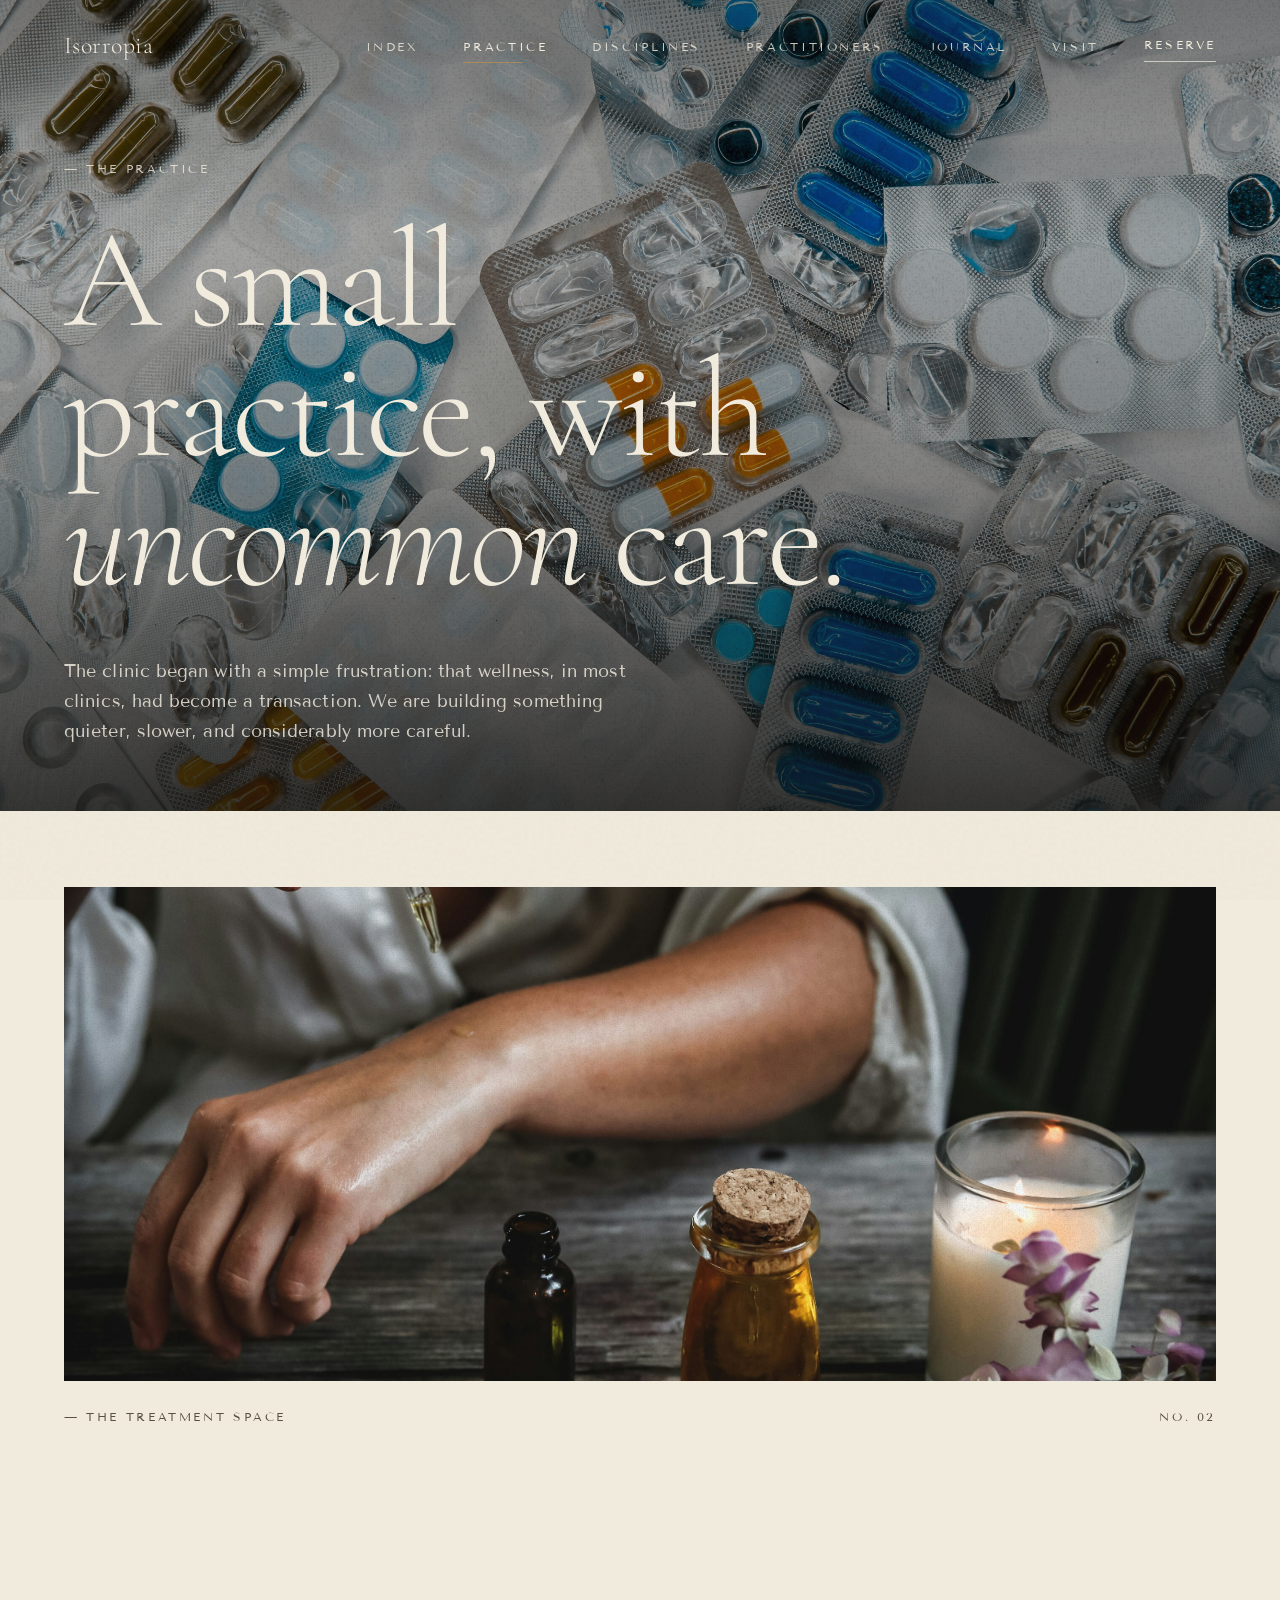
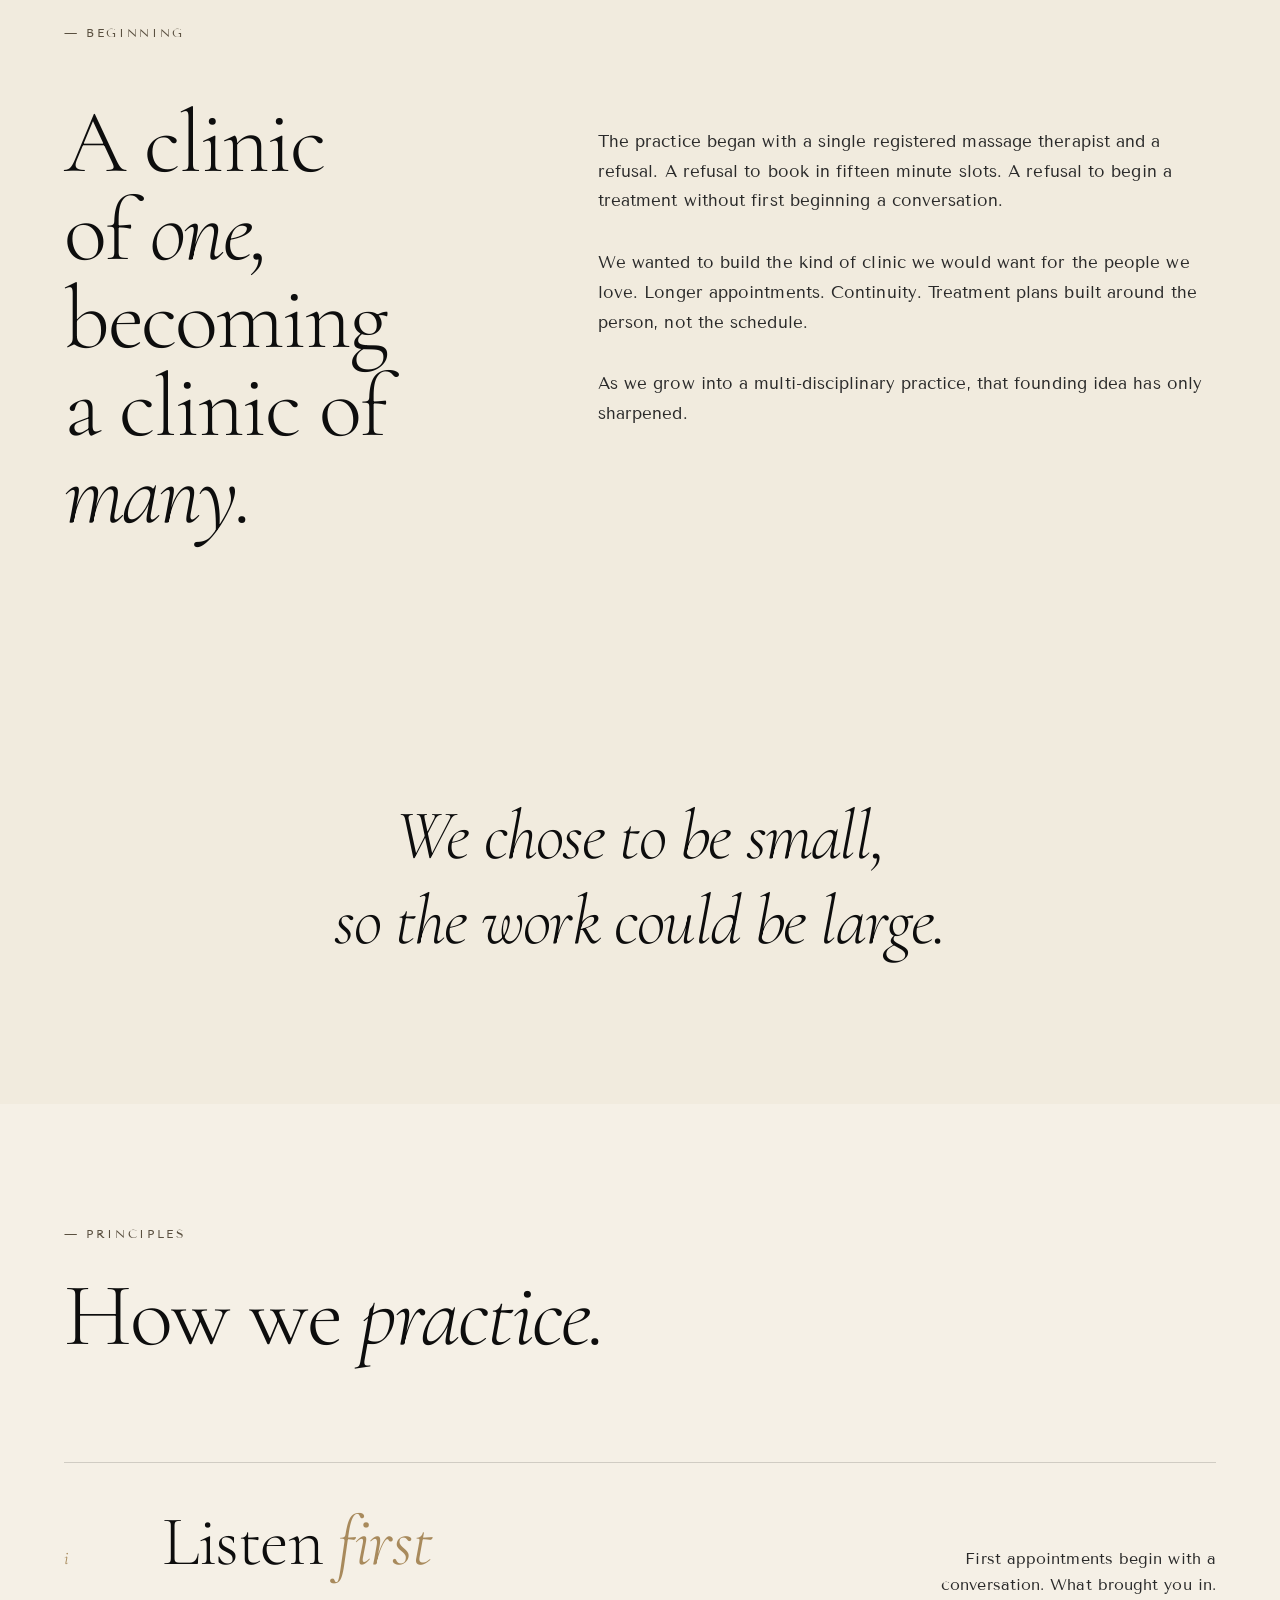
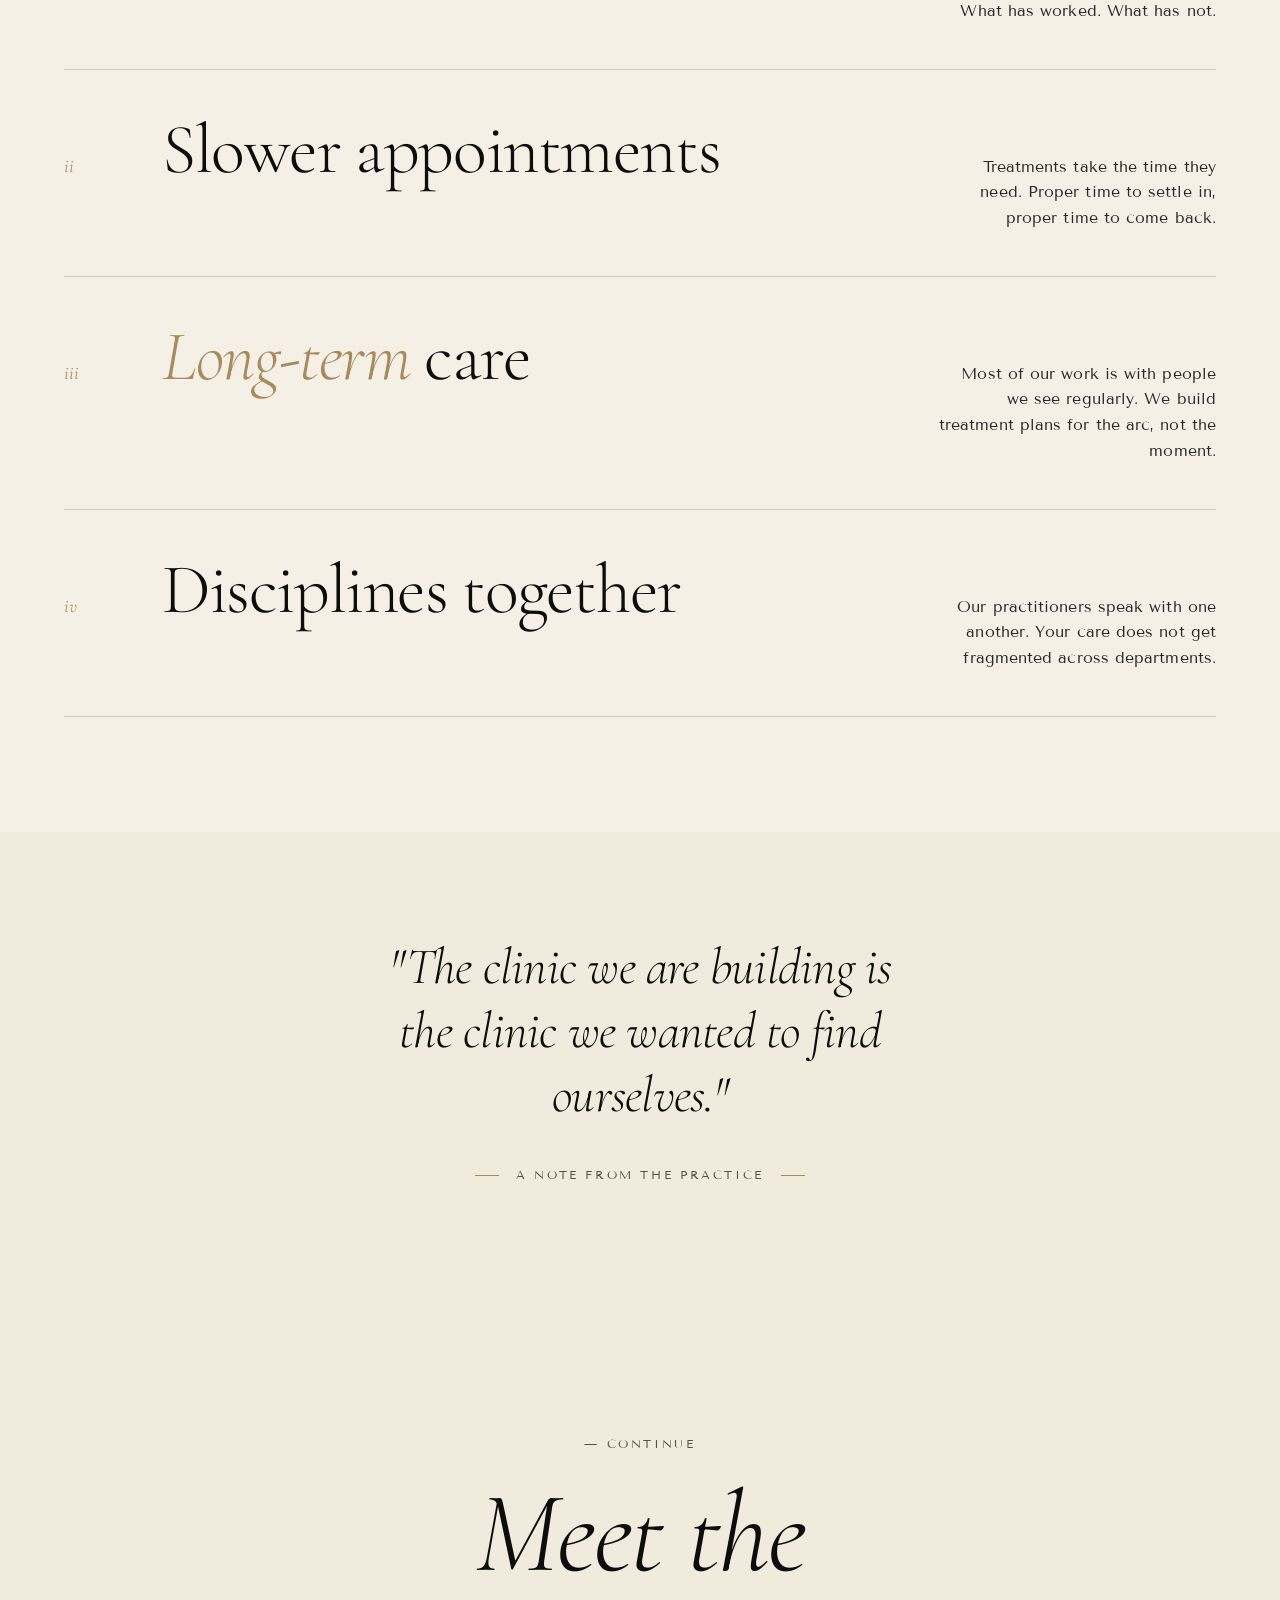
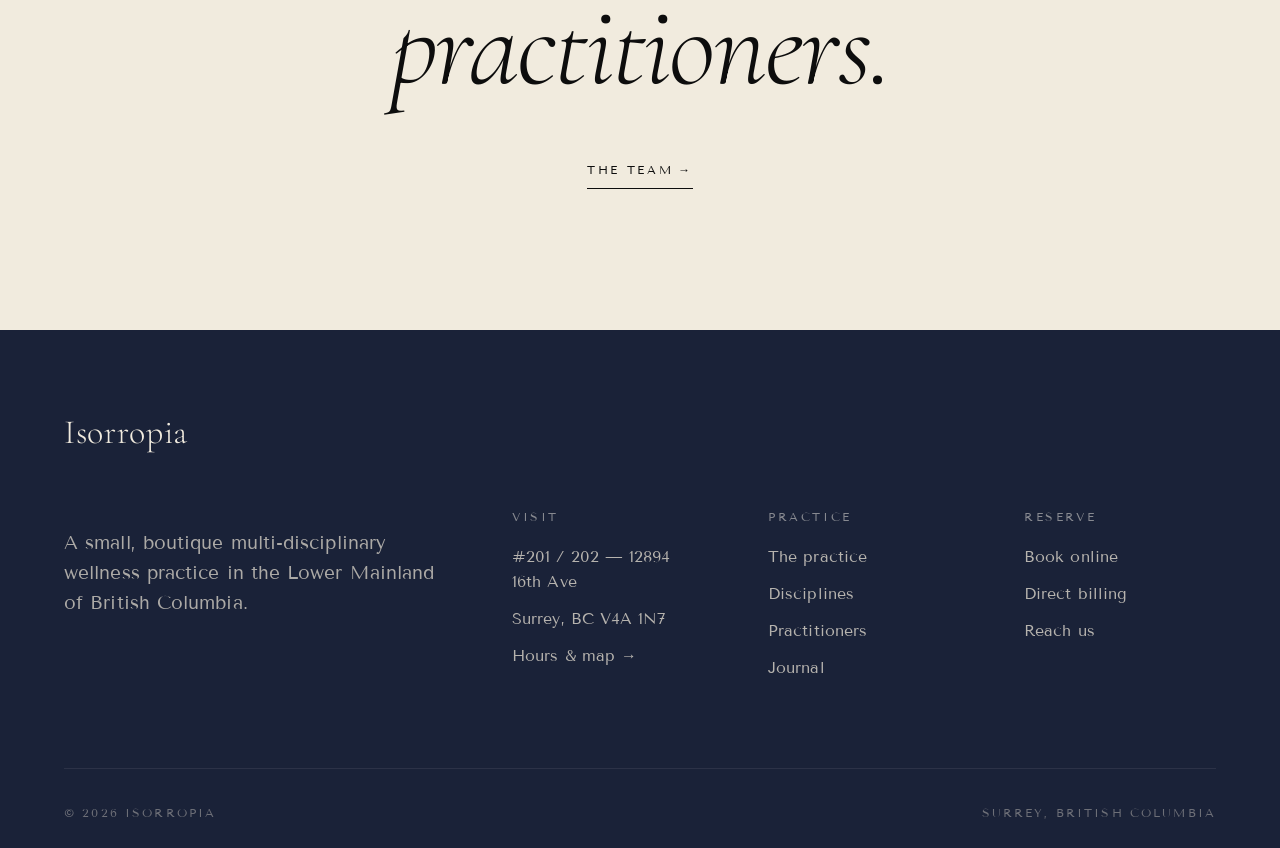
==== about.html @ 6302465b "Add files via upload" ====
<!DOCTYPE html>
<html lang="en">
<head>
  <meta charset="UTF-8">
  <meta name="viewport" content="width=device-width, initial-scale=1.0">
  <title>The Practice — Isorropia</title>
  <meta name="description" content="A small practice, with uncommon care. The story behind the clinic.">
  <link rel="preconnect" href="https://fonts.googleapis.com">
  <link rel="preconnect" href="https://fonts.gstatic.com" crossorigin>
  <link href="https://fonts.googleapis.com/css2?family=Cormorant+Garamond:ital,wght@0,300;0,400;0,500;1,300;1,400&family=Tenor+Sans&display=swap" rel="stylesheet">
  <link rel="stylesheet" href="styles.css">
</head>
<body>

  <header class="site-header">
    <div class="wrap">
      <a href="index.html" class="brand">Isorropia</a>
      <button class="menu-toggle" aria-label="Toggle menu" aria-expanded="false">
        <span></span><span></span>
      </button>
      <nav class="nav" aria-label="Main">
        <a href="index.html">Index</a>
        <a href="about.html" class="active">Practice</a>
        <a href="services.html">Disciplines</a>
        <a href="team.html">Practitioners</a>
        <a href="video.html">Journal</a>
        <a href="contact.html">Visit</a>
        <a href="booking.html" class="nav-cta">Reserve</a>
      </nav>
    </div>
  </header>

  <main>

    <!-- PAGE HERO -->
    <section class="page-hero page-hero--image">
      <img class="hero-photo" src="images/practice-hero.jpg" alt="" decoding="async">
      <div class="hero-scrim"></div>
      <div class="wrap">
        <span class="eyebrow rv">— The Practice</span>
        <h1 class="rv" data-delay="1">
          A small<br>
          practice, with<br>
          <em>uncommon</em> care.
        </h1>
        <p class="lead rv" data-delay="2">
          The clinic began with a simple frustration: that wellness, in
          most clinics, had become a transaction. We are building something
          quieter, slower, and considerably more careful.
        </p>
      </div>
    </section>

    <!-- FULL-BLEED ATMOSPHERIC IMAGE -->
    <section class="section-sm">
      <div class="wrap">
        <div class="rv-img">
          <div class="atmos atmos--full atmos-5 atmos-wrap">
            <img src="images/practice-treatment-space.jpg" alt="Essential oils and a lit candle on a wooden surface" loading="lazy" decoding="async" class="atmos-img">
          </div>
        </div>
        <div class="rv" data-delay="2" style="margin-top: 1.5rem; display: flex; justify-content: space-between; align-items: baseline; gap: 2rem; flex-wrap: wrap;">
          <span class="label text-mid">— The treatment space</span>
          <span class="label text-mid">No. 02</span>
        </div>
      </div>
    </section>

    <!-- STORY: two-column editorial -->
    <section class="section">
      <div class="wrap">
        <div class="split split--narrow">
          <div class="split-text">
            <span class="eyebrow rv">— Beginning</span>
            <h2 class="rv" data-delay="1">
              A clinic<br>
              of <em>one,</em><br>
              becoming<br>
              a clinic of <em>many.</em>
            </h2>
          </div>
          <div class="split-text">
            <p class="rv">
              The practice began with a single registered massage therapist
              and a refusal. A refusal to book in fifteen minute slots. A
              refusal to begin a treatment without first beginning a
              conversation.
            </p>
            <p class="rv" data-delay="1">
              We wanted to build the kind of clinic we would want for the
              people we love. Longer appointments. Continuity. Treatment
              plans built around the person, not the schedule.
            </p>
            <p class="rv" data-delay="2">
              As we grow into a multi-disciplinary practice, that founding
              idea has only sharpened.
            </p>
          </div>
        </div>
      </div>
    </section>

    <!-- PAUSE -->
    <section class="pause">
      <p class="pause-line rv">
        We chose to be small,<br>
        so the work could be <em>large.</em>
      </p>
    </section>

    <!-- PRINCIPLES (numbered editorial list, not cards) -->
    <section class="section bg-paper">
      <div class="wrap">
        <div style="margin-bottom: clamp(4rem, 8vw, 6rem);">
          <span class="eyebrow rv">— Principles</span>
          <h2 class="rv" data-delay="1" style="max-width: 18ch; margin-top: 1.5rem;">
            How we <em>practice.</em>
          </h2>
        </div>

        <div class="disciplines">
          <div class="discipline rv">
            <span class="discipline-num">i</span>
            <span class="discipline-name">Listen <em>first</em></span>
            <div class="discipline-meta">
              <span class="discipline-desc">First appointments begin with a conversation. What brought you in. What has worked. What has not.</span>
            </div>
          </div>
          <div class="discipline rv" data-delay="1">
            <span class="discipline-num">ii</span>
            <span class="discipline-name">Slower appointments</span>
            <div class="discipline-meta">
              <span class="discipline-desc">Treatments take the time they need. Proper time to settle in, proper time to come back.</span>
            </div>
          </div>
          <div class="discipline rv" data-delay="2">
            <span class="discipline-num">iii</span>
            <span class="discipline-name"><em>Long-term</em> care</span>
            <div class="discipline-meta">
              <span class="discipline-desc">Most of our work is with people we see regularly. We build treatment plans for the arc, not the moment.</span>
            </div>
          </div>
          <div class="discipline rv" data-delay="3">
            <span class="discipline-num">iv</span>
            <span class="discipline-name">Disciplines together</span>
            <div class="discipline-meta">
              <span class="discipline-desc">Our practitioners speak with one another. Your care does not get fragmented across departments.</span>
            </div>
          </div>
        </div>
      </div>
    </section>

    <!-- PULL QUOTE -->
    <section class="pullquote">
      <div class="wrap-text">
        <p class="pullquote-text rv">
          "The clinic we are building is the clinic we wanted to find ourselves."
        </p>
        <p class="pullquote-attribution rv" data-delay="1">
          <span class="divider-mark"></span> A note from the practice <span class="divider-mark"></span>
        </p>
      </div>
    </section>

    <!-- CLOSING -->
    <section class="closing">
      <div class="wrap-text">
        <span class="eyebrow rv">— Continue</span>
        <h2 class="rv" data-delay="1">
          <em>Meet</em> the practitioners.
        </h2>
        <div class="rv" data-delay="2" style="margin-top: 2rem;">
          <a href="team.html" class="link link-arrow">The team</a>
        </div>
      </div>
    </section>

  </main>

  <footer class="site-footer">
    <div class="wrap">
      <a href="index.html" class="brand">Isorropia</a>
      <div class="footer-grid">
        <div class="footer-block">
          <p class="footer-intro">A small, boutique multi-disciplinary wellness practice in the Lower Mainland of British Columbia.</p>
        </div>
        <div class="footer-block">
          <h4>Visit</h4>
          <ul><li>#201 / 202 — 12894 16th Ave</li><li>Surrey, BC V4A 1N7</li><li><a href="contact.html">Hours &amp; map →</a></li></ul>
        </div>
        <div class="footer-block">
          <h4>Practice</h4>
          <ul><li><a href="about.html">The practice</a></li><li><a href="services.html">Disciplines</a></li><li><a href="team.html">Practitioners</a></li><li><a href="video.html">Journal</a></li></ul>
        </div>
        <div class="footer-block">
          <h4>Reserve</h4>
          <ul><li><a href="booking.html">Book online</a></li><li>Direct billing</li><li><a href="contact.html">Reach us</a></li></ul>
        </div>
      </div>
      <div class="footer-base">
        <span>© <span id="year"></span> Isorropia</span>
        <span>Surrey, British Columbia</span>
      </div>
    </div>
  </footer>

  <script src="script.js"></script>
</body>
</html>
---- styles.css ----
/* =================================================================
   ISORROPIA — Editorial luxury wellness
   v2 — Reset & full rebuild
   ================================================================= */

/* ---------- Tokens ---------- */
:root {
  /* Editorial neutrals — no green, just bone + ivory + olive-ink + a tan whisper */
  --bone:        #f1ebde;
  --ivory:       #d8cdb8;
  --ash:         #c8baa6;
  --paper:       #f5f0e6;
  --olive-ink:   #0d0d0d;
  --olive-soft:  #2a2a2a;
  --olive-mid:   #5a5040;
  --smoke:       #7a6e60;
  --tan:         #a88a5c;
  --tan-deep:    #8a6e42;

  /* Type system */
  --font-display: 'Cormorant Garamond', 'Cormorant', Georgia, serif;
  --font-italic:  'Cormorant Garamond', 'Cormorant', Georgia, serif;
  --font-body:    'Tenor Sans', 'Georgia', sans-serif;

  /* Spacing — generous, editorial */
  --s-1: 0.5rem;
  --s-2: 1rem;
  --s-3: 1.5rem;
  --s-4: 2.5rem;
  --s-5: 4rem;
  --s-6: 6rem;
  --s-7: 9rem;
  --s-8: 14rem;
  --s-9: 20rem;

  /* Container widths — narrower than typical */
  --w-full: 100%;
  --w-wide: 1400px;
  --w-mid:  1100px;
  --w-text: 640px;

  /* Motion */
  --ease:     cubic-bezier(0.16, 1, 0.3, 1);
  --ease-fade: cubic-bezier(0.4, 0, 0.2, 1);
  --slow:     1.2s;
  --med:      0.6s;
  --fast:     0.3s;

  /* Borders */
  --hairline: 1px solid rgba(13, 13, 13, 0.16);
  --hairline-soft: 1px solid rgba(13, 13, 13, 0.08);
}

/* ---------- Reset ---------- */
*, *::before, *::after { box-sizing: border-box; }
* { margin: 0; padding: 0; }
html {
  scroll-behavior: smooth;
  -webkit-text-size-adjust: 100%;
  font-size: 17px;
}
body {
  background: var(--bone);
  color: var(--olive-ink);
  font-family: var(--font-body);
  font-weight: 300;
  font-size: 1rem;
  line-height: 1.6;
  letter-spacing: 0.005em;
  -webkit-font-smoothing: antialiased;
  -moz-osx-font-smoothing: grayscale;
  overflow-x: hidden;
  position: relative;
}

img, svg, video { display: block; max-width: 100%; height: auto; }
a { color: inherit; text-decoration: none; transition: color var(--med) var(--ease); }
button { font: inherit; cursor: pointer; border: none; background: none; color: inherit; padding: 0; }

::selection { background: #1a2238; color: var(--bone); }

/* Film grain overlay (subtle) */
body::before {
  content: '';
  position: fixed;
  inset: 0;
  pointer-events: none;
  z-index: 1;
  opacity: 0.35;
  mix-blend-mode: multiply;
  background-image: url("data:image/svg+xml,%3Csvg viewBox='0 0 240 240' xmlns='http://www.w3.org/2000/svg'%3E%3Cfilter id='n'%3E%3CfeTurbulence type='fractalNoise' baseFrequency='0.92' numOctaves='3' stitchTiles='stitch' seed='2'/%3E%3CfeColorMatrix values='0 0 0 0 0.17 0 0 0 0 0.16 0 0 0 0 0.12 0 0 0 0.10 0'/%3E%3C/filter%3E%3Crect width='100%25' height='100%25' filter='url(%23n)'/%3E%3C/svg%3E");
}

main, header, footer { position: relative; z-index: 2; }

/* ---------- Type ---------- */
h1, h2, h3, h4 {
  font-family: var(--font-display);
  font-weight: 300;
  color: var(--olive-ink);
  letter-spacing: -0.015em;
  line-height: 1.02;
}

h1 {
  font-size: clamp(3.5rem, 11vw, 11rem);
  font-weight: 300;
  letter-spacing: -0.025em;
  line-height: 0.92;
}

h2 {
  font-size: clamp(2.5rem, 7vw, 6rem);
  font-weight: 300;
  letter-spacing: -0.02em;
  line-height: 0.98;
}

h3 {
  font-size: clamp(1.6rem, 3.2vw, 2.4rem);
  font-weight: 300;
  letter-spacing: -0.01em;
  line-height: 1.1;
}

h4 {
  font-size: 1.05rem;
  font-weight: 400;
  letter-spacing: 0;
}

em, .italic {
  font-family: var(--font-italic);
  font-style: italic;
  font-weight: 300;
}

p {
  max-width: var(--w-text);
  font-size: 1rem;
  line-height: 1.75;
  font-weight: 300;
  color: var(--olive-soft);
}

.lead {
  font-size: clamp(1.05rem, 1.3vw, 1.2rem);
  line-height: 1.7;
  color: var(--olive-soft);
  font-weight: 300;
  max-width: 52ch;
}

.label, .eyebrow {
  font-family: var(--font-body);
  font-size: 0.7rem;
  font-weight: 500;
  text-transform: uppercase;
  letter-spacing: 0.22em;
  color: var(--olive-mid);
  display: inline-block;
}

.eyebrow--dark { color: var(--olive-ink); }
.eyebrow--tan  { color: var(--tan); }

/* ---------- Layout ---------- */
.wrap {
  max-width: var(--w-wide);
  margin: 0 auto;
  padding-inline: clamp(1.5rem, 5vw, 4rem);
}
.wrap-mid {
  max-width: var(--w-mid);
  margin: 0 auto;
  padding-inline: clamp(1.5rem, 5vw, 4rem);
}
.wrap-text {
  max-width: var(--w-text);
  margin: 0 auto;
  padding-inline: clamp(1.5rem, 5vw, 4rem);
}

.section {
  padding-block: clamp(3.5rem, 9vw, 8.5rem);
}
.section-sm {
  padding-block: clamp(2.5rem, 6vw, 5rem);
}
.section-lg {
  padding-block: clamp(5rem, 12vw, 11rem);
}

.hairline {
  height: 1px;
  border: 0;
  background: rgba(13, 13, 13, 0.16);
}

/* ---------- Header / Nav ---------- */
.site-header {
  position: fixed;
  top: 0; left: 0; right: 0;
  z-index: 50;
  padding-block: 1.6rem;
  transition: background var(--med) var(--ease), padding var(--med) var(--ease);
}
.site-header.scrolled {
  background: rgba(241, 235, 222, 0.88);
  backdrop-filter: blur(12px);
  -webkit-backdrop-filter: blur(12px);
  padding-block: 1rem;
  border-bottom: var(--hairline-soft);
}

.site-header .wrap {
  display: flex;
  align-items: center;
  justify-content: space-between;
  gap: 2rem;
}

.brand {
  font-family: var(--font-display);
  font-weight: 300;
  font-size: 1.4rem;
  letter-spacing: 0.02em;
  color: var(--olive-ink);
}
.brand em {
  font-family: var(--font-italic);
  font-weight: 300;
  color: var(--tan);
}

.nav {
  display: flex;
  align-items: center;
  gap: clamp(1.5rem, 3.5vw, 3rem);
}
.nav a {
  font-size: 0.7rem;
  font-weight: 500;
  letter-spacing: 0.22em;
  text-transform: uppercase;
  color: var(--olive-soft);
  position: relative;
  padding-block: 0.4rem;
}
.nav a:hover {
  color: var(--olive-ink);
}
.nav a.active {
  color: var(--olive-ink);
}
.nav a.active::after {
  content: '';
  position: absolute;
  left: 0;
  right: 30%;
  bottom: 0;
  height: 1px;
  background: var(--tan);
}

.nav-cta {
  font-size: 0.7rem !important;
  font-weight: 500 !important;
  letter-spacing: 0.22em !important;
  color: var(--olive-ink) !important;
  border-bottom: 1px solid var(--olive-ink) !important;
  padding-block: 0.3rem !important;
  padding-bottom: 0.4rem !important;
  transition: border-color var(--med) var(--ease), color var(--med) var(--ease);
}
.nav-cta::after { display: none !important; }
.nav-cta:hover {
  color: var(--tan) !important;
  border-bottom-color: var(--tan) !important;
}

.menu-toggle {
  display: none;
  width: 32px;
  height: 24px;
  position: relative;
}
.menu-toggle span {
  display: block;
  width: 100%;
  height: 1px;
  background: #1a2238;
  position: absolute;
  left: 0;
  transition: transform var(--med) var(--ease), opacity var(--fast) var(--ease);
}
.menu-toggle span:nth-child(1) { top: 8px; }
.menu-toggle span:nth-child(2) { top: 16px; }
.menu-toggle[aria-expanded="true"] span:nth-child(1) {
  top: 12px;
  transform: rotate(45deg);
}
.menu-toggle[aria-expanded="true"] span:nth-child(2) {
  top: 12px;
  transform: rotate(-45deg);
}

@media (max-width: 880px) {
  .menu-toggle { display: block; }
  .nav {
    position: fixed;
    inset: 0;
    background: var(--bone);
    flex-direction: column;
    justify-content: center;
    align-items: flex-start;
    gap: 1.5rem;
    padding: 3rem;
    transform: translateX(100%);
    transition: transform 0.7s var(--ease);
    z-index: 49;
  }
  .nav.is-open { transform: translateX(0); }
  .nav a {
    font-family: var(--font-display);
    font-size: clamp(2rem, 9vw, 3.5rem);
    text-transform: none;
    letter-spacing: -0.01em;
    font-weight: 300;
    padding-block: 0.4rem;
  }
  .nav a.active::after { display: none; }
  .nav a.active { color: var(--tan); }
  .nav-cta {
    font-size: 0.75rem !important;
    text-transform: uppercase !important;
    letter-spacing: 0.22em !important;
    border-bottom-width: 1px !important;
    padding-bottom: 0.3rem !important;
    margin-top: 2rem;
    align-self: flex-start;
  }
  .nav-cta {
    font-family: var(--font-body) !important;
    font-weight: 500 !important;
  }
}

/* ---------- Link styles ---------- */
.link {
  position: relative;
  display: inline-block;
  font-size: 0.7rem;
  font-weight: 500;
  letter-spacing: 0.22em;
  text-transform: uppercase;
  color: var(--olive-ink);
  padding-bottom: 0.5rem;
  border-bottom: 1px solid var(--olive-ink);
  transition: color var(--med) var(--ease), border-color var(--med) var(--ease);
}
.link:hover {
  color: var(--tan);
  border-bottom-color: var(--tan);
}

.link-arrow::after {
  content: ' →';
  margin-left: 0.3rem;
  transition: transform var(--med) var(--ease);
  display: inline-block;
}
.link-arrow:hover::after {
  transform: translateX(4px);
}

.link-tan {
  color: var(--tan);
  border-bottom-color: var(--tan);
}
.link-tan:hover {
  color: var(--tan-deep);
  border-bottom-color: var(--tan-deep);
}

/* ---------- Hero (homepage) ---------- */
.hero {
  min-height: 100vh;
  position: relative;
  display: flex;
  align-items: flex-end;
  padding-block: clamp(6rem, 11vw, 9rem) clamp(3rem, 6vw, 5rem);
  overflow: hidden;
}

.hero-bg {
  position: absolute;
  inset: 0;
  z-index: 0;
  background:
    radial-gradient(ellipse 60% 80% at 70% 30%, rgba(139, 109, 82, 0.10) 0%, transparent 70%),
    radial-gradient(ellipse 50% 60% at 20% 80%, rgba(13, 13, 13, 0.08) 0%, transparent 70%),
    linear-gradient(170deg, var(--bone) 0%, var(--ivory) 60%, var(--ash) 100%);
}
.hero-bg::after {
  content: '';
  position: absolute;
  inset: 0;
  background-image: url("data:image/svg+xml,%3Csvg viewBox='0 0 400 400' xmlns='http://www.w3.org/2000/svg'%3E%3Cfilter id='n2'%3E%3CfeTurbulence baseFrequency='0.72' numOctaves='2' stitchTiles='stitch' seed='7'/%3E%3CfeColorMatrix values='0 0 0 0 0.17 0 0 0 0 0.16 0 0 0 0 0.12 0 0 0 0.18 0'/%3E%3C/filter%3E%3Crect width='100%25' height='100%25' filter='url(%23n2)'/%3E%3C/svg%3E");
  opacity: 0.5;
  mix-blend-mode: multiply;
}

.hero-content {
  position: relative;
  z-index: 2;
  width: 100%;
}

.hero-eyebrow {
  margin-bottom: clamp(1.5rem, 3vw, 2.5rem);
  display: flex;
  align-items: center;
  gap: 1rem;
}
.hero-eyebrow::before {
  content: '';
  width: 2.5rem;
  height: 1px;
  background: var(--tan);
}

.hero h1 {
  max-width: 14ch;
  margin-bottom: clamp(2rem, 4vw, 3.5rem);
}

.hero-actions {
  display: flex;
  align-items: center;
  gap: clamp(2rem, 4vw, 3rem);
  flex-wrap: wrap;
}

.hero-meta {
  position: absolute;
  top: 50%;
  right: clamp(1.5rem, 5vw, 4rem);
  transform: translateY(-50%);
  text-align: right;
  display: none;
}
@media (min-width: 1100px) {
  .hero-meta { display: block; }
}
.hero-meta .meta-line {
  font-size: 0.7rem;
  letter-spacing: 0.22em;
  text-transform: uppercase;
  color: var(--olive-mid);
  margin-bottom: 0.6rem;
  writing-mode: vertical-rl;
  transform: rotate(180deg);
}

/* Scroll indicator */
.scroll-indicator {
  position: absolute;
  bottom: 2.5rem;
  left: 50%;
  transform: translateX(-50%);
  display: flex;
  flex-direction: column;
  align-items: center;
  gap: 0.6rem;
  color: var(--olive-mid);
  font-size: 0.65rem;
  letter-spacing: 0.22em;
  text-transform: uppercase;
}
.scroll-indicator::after {
  content: '';
  width: 1px;
  height: 32px;
  background: var(--olive-mid);
  animation: scroll-pulse 2s var(--ease) infinite;
  transform-origin: top;
}
@keyframes scroll-pulse {
  0%   { transform: scaleY(0); transform-origin: top; }
  50%  { transform: scaleY(1); transform-origin: top; }
  50.1% { transform-origin: bottom; }
  100% { transform: scaleY(0); transform-origin: bottom; }
}

/* ---------- Page hero (interior pages) ---------- */
.page-hero {
  padding-block: clamp(7rem, 12vw, 11rem) clamp(3rem, 6vw, 5rem);
}
.page-hero h1 {
  max-width: 16ch;
}
.page-hero .lead {
  margin-top: clamp(2rem, 4vw, 3rem);
}
.page-hero .eyebrow {
  margin-bottom: clamp(1.5rem, 3vw, 2.5rem);
}

/* ---------- Cinematic image hero (full-bleed, darkened) ---------- */
.hero--image .hero-bg { background: #14110d; }

.hero-photo {
  position: absolute;
  inset: 0;
  z-index: 0;
  width: 100%;
  height: 100%;
  object-fit: cover;
  object-position: center;
}
.hero-scrim {
  position: absolute;
  inset: 0;
  z-index: 1;
  background: linear-gradient(
    to top,
    rgba(12, 11, 9, 0.82) 0%,
    rgba(12, 11, 9, 0.46) 40%,
    rgba(12, 11, 9, 0.30) 70%,
    rgba(12, 11, 9, 0.50) 100%
  );
}
.hero-scrim::after {
  content: '';
  position: absolute;
  inset: 0;
  background-image: url("data:image/svg+xml,%3Csvg viewBox='0 0 300 300' xmlns='http://www.w3.org/2000/svg'%3E%3Cfilter id='nh'%3E%3CfeTurbulence baseFrequency='0.8' numOctaves='2' stitchTiles='stitch' seed='9'/%3E%3CfeColorMatrix values='0 0 0 0 0 0 0 0 0 0 0 0 0 0 0 0 0 0 0.5 0'/%3E%3C/filter%3E%3Crect width='100%25' height='100%25' filter='url(%23nh)'/%3E%3C/svg%3E");
  opacity: 0.32;
  mix-blend-mode: overlay;
  pointer-events: none;
}

/* Interior page image hero */
.page-hero--image {
  position: relative;
  min-height: 64vh;
  display: flex;
  align-items: flex-end;
  padding-block: clamp(7rem, 12vw, 10rem) clamp(2.5rem, 5vw, 4rem);
  overflow: hidden;
}
.page-hero--image .wrap {
  position: relative;
  z-index: 2;
  width: 100%;
}
.page-hero--image .lead { max-width: 52ch; }

/* Light type treatment over photography */
.hero--image h1,
.page-hero--image h1 { color: var(--bone); }
.hero--image .hero-eyebrow .label,
.hero--image .scroll-indicator,
.hero--image .hero-meta .meta-line,
.page-hero--image .eyebrow { color: rgba(241, 235, 222, 0.82); }
.hero--image .hero-eyebrow::before { background: var(--tan); }
.hero--image .link,
.page-hero--image .link {
  color: var(--bone);
  border-bottom-color: rgba(241, 235, 222, 0.55);
}
.hero--image .link:hover,
.page-hero--image .link:hover {
  color: var(--tan);
  border-bottom-color: var(--tan);
}
.page-hero--image .lead { color: rgba(241, 235, 222, 0.84); }
.hero--image .scroll-indicator::after { background: rgba(241, 235, 222, 0.55); }

/* Nav legibility over the dark hero (top of page, before scroll) */
@media (min-width: 881px) {
  .site-header:not(.scrolled) .brand { color: var(--bone); }
  .site-header:not(.scrolled) .brand em { color: var(--tan); }
  .site-header:not(.scrolled) .nav a { color: rgba(241, 235, 222, 0.82); }
  .site-header:not(.scrolled) .nav a:hover,
  .site-header:not(.scrolled) .nav a.active { color: var(--bone); }
  .site-header:not(.scrolled) .nav a.active::after { background: var(--tan); }
  .site-header:not(.scrolled) .nav-cta {
    color: var(--bone) !important;
    border-bottom-color: rgba(241, 235, 222, 0.7) !important;
  }
  .site-header:not(.scrolled) .nav-cta:hover {
    color: var(--tan) !important;
    border-bottom-color: var(--tan) !important;
  }
}
@media (max-width: 880px) {
  .site-header:not(.scrolled) .brand { color: var(--bone); }
  .site-header:not(.scrolled) .brand em { color: var(--tan); }
  .site-header:not(.scrolled) .menu-toggle span { background: var(--bone); }
  /* While the cream overlay menu is open, revert chrome to dark for contrast */
  body.menu-open .site-header .brand { color: var(--olive-ink); }
  body.menu-open .site-header .brand em { color: var(--tan); }
  body.menu-open .menu-toggle span { background: var(--olive-ink) !important; }
}

/* ---------- Pause section ---------- */
.pause {
  padding-block: clamp(5rem, 11vw, 9rem);
  text-align: center;
}
.pause-line {
  font-family: var(--font-italic);
  font-style: italic;
  font-weight: 300;
  font-size: clamp(2rem, 5.5vw, 4.5rem);
  color: var(--olive-ink);
  letter-spacing: -0.02em;
  line-height: 1.2;
  max-width: 22ch;
  margin: 0 auto;
}

/* ---------- Editorial split (image left, text right or vice versa) ---------- */
.split {
  display: grid;
  grid-template-columns: 1fr;
  gap: clamp(2rem, 6vw, 5rem);
  align-items: center;
}
@media (min-width: 880px) {
  .split { grid-template-columns: 1fr 1fr; }
  .split--narrow { grid-template-columns: 0.85fr 1.15fr; }
  .split--wide { grid-template-columns: 1.2fr 0.8fr; }
  .split--reverse > :first-child { order: 2; }
}

.split-text > * + * { margin-top: clamp(1.5rem, 2.5vw, 2rem); }
.split-text .eyebrow { margin-bottom: 1.5rem; }

/* Image areas — atmospheric placeholders */
.atmos {
  aspect-ratio: 4 / 5;
  position: relative;
  overflow: hidden;
  background: var(--ash);
}
.atmos--tall  { aspect-ratio: 3 / 4; }
.atmos--wide  { aspect-ratio: 5 / 4; }
.atmos--full  { aspect-ratio: 21 / 9; }
.atmos--square{ aspect-ratio: 1 / 1; }

/* Atmospheric gradient fills (placeholders that read as cinematic photos) */
.atmos-1 {
  background:
    radial-gradient(ellipse 50% 60% at 30% 30%, rgba(255, 245, 230, 0.5) 0%, transparent 60%),
    linear-gradient(170deg, #d4c8b0 0%, #8a7d65 50%, #4a4438 100%);
}
.atmos-2 {
  background:
    radial-gradient(ellipse 60% 40% at 70% 20%, rgba(255, 235, 210, 0.6) 0%, transparent 70%),
    linear-gradient(160deg, #e8dfc9 0%, #b8a586 60%, #6e6657 100%);
}
.atmos-3 {
  background:
    radial-gradient(ellipse 40% 50% at 40% 60%, rgba(244, 240, 232, 0.4) 0%, transparent 60%),
    linear-gradient(200deg, #6e6657 0%, #4a4438 50%, #2d2a20 100%);
}
.atmos-4 {
  background:
    radial-gradient(ellipse 50% 70% at 60% 40%, rgba(139, 109, 82, 0.3) 0%, transparent 70%),
    linear-gradient(140deg, #d4c8b0 0%, #8b6d52 60%, #4a3a2a 100%);
}
.atmos-5 {
  background:
    radial-gradient(ellipse 60% 50% at 50% 30%, rgba(255, 248, 235, 0.5) 0%, transparent 65%),
    linear-gradient(180deg, #d8cdb8 0%, #b8a586 70%, #6e6657 100%);
}
.atmos-6 {
  background:
    radial-gradient(ellipse 50% 60% at 30% 70%, rgba(13, 13, 13, 0.4) 0%, transparent 70%),
    linear-gradient(170deg, #a8987a 0%, #6e5e48 60%, #3a3328 100%);
}
.atmos::after {
  content: '';
  position: absolute;
  inset: 0;
  background-image: url("data:image/svg+xml,%3Csvg viewBox='0 0 300 300' xmlns='http://www.w3.org/2000/svg'%3E%3Cfilter id='n3'%3E%3CfeTurbulence baseFrequency='0.78' numOctaves='2' stitchTiles='stitch' seed='5'/%3E%3CfeColorMatrix values='0 0 0 0 0 0 0 0 0 0 0 0 0 0 0 0 0 0 0.5 0'/%3E%3C/filter%3E%3Crect width='100%25' height='100%25' filter='url(%23n3)'/%3E%3C/svg%3E");
  opacity: 0.4;
  mix-blend-mode: multiply;
  pointer-events: none;
}

.atmos-caption {
  font-size: 0.7rem;
  letter-spacing: 0.22em;
  text-transform: uppercase;
  color: var(--olive-mid);
  margin-top: 1rem;
}

/* ---------- Editorial number markers ---------- */
.numeral {
  font-family: var(--font-italic);
  font-style: italic;
  font-weight: 300;
  color: var(--tan);
  font-size: 1.4rem;
  letter-spacing: 0;
}

/* ---------- Discipline list (giant editorial type list) ---------- */
.disciplines {
  border-top: var(--hairline);
}
.discipline {
  display: grid;
  grid-template-columns: auto 1fr auto;
  gap: clamp(2rem, 5vw, 4rem);
  padding-block: clamp(1.8rem, 3.5vw, 2.8rem);
  border-bottom: var(--hairline);
  align-items: baseline;
  position: relative;
  transition: background var(--med) var(--ease);
}
.discipline:hover {
  background: rgba(139, 109, 82, 0.04);
}
.discipline-num {
  font-family: var(--font-italic);
  font-style: italic;
  color: var(--tan);
  font-size: 1.1rem;
  font-weight: 400;
  width: 2rem;
}
.discipline-name {
  font-family: var(--font-display);
  font-weight: 300;
  font-size: clamp(2.2rem, 5.5vw, 4.5rem);
  letter-spacing: -0.02em;
  color: var(--olive-ink);
  line-height: 1;
}
.discipline-name em {
  font-family: var(--font-italic);
  font-style: italic;
  color: var(--tan);
}
.discipline-meta {
  text-align: right;
  display: flex;
  flex-direction: column;
  align-items: flex-end;
  gap: 0.5rem;
}
.discipline-status {
  font-size: 0.65rem;
  letter-spacing: 0.22em;
  text-transform: uppercase;
  color: var(--olive-mid);
}
.discipline-desc {
  font-size: 0.95rem;
  color: var(--olive-soft);
  max-width: 28ch;
  font-weight: 300;
  line-height: 1.6;
}
@media (max-width: 720px) {
  .discipline {
    grid-template-columns: auto 1fr;
    gap: 1.5rem;
  }
  .discipline-meta {
    grid-column: 2;
    text-align: left;
    align-items: flex-start;
  }
  .discipline-desc { max-width: 100%; }
}

/* ---------- Pull quote ---------- */
.pullquote {
  text-align: center;
  padding-block: clamp(4rem, 8vw, 7rem);
}
.pullquote-text {
  font-family: var(--font-italic);
  font-style: italic;
  font-weight: 300;
  font-size: clamp(1.8rem, 4vw, 3.2rem);
  line-height: 1.25;
  color: var(--olive-ink);
  letter-spacing: -0.015em;
  max-width: 26ch;
  margin: 0 auto clamp(2rem, 3vw, 2.5rem);
}
.pullquote-attribution {
  font-size: 0.7rem;
  letter-spacing: 0.22em;
  text-transform: uppercase;
  color: var(--olive-mid);
}

/* ---------- Team grid (editorial) ---------- */
.practitioners {
  display: grid;
  grid-template-columns: repeat(auto-fit, minmax(260px, 1fr));
  gap: clamp(2.5rem, 5vw, 4rem);
}
.practitioner {
  display: flex;
  flex-direction: column;
}
.practitioner .atmos {
  margin-bottom: 1.5rem;
  transition: transform 1.2s var(--ease);
}
.practitioner:hover .atmos {
  transform: translateY(-6px);
}
.practitioner-name {
  font-family: var(--font-display);
  font-weight: 300;
  font-size: 1.6rem;
  letter-spacing: -0.01em;
  margin-bottom: 0.3rem;
  color: var(--olive-ink);
}
.practitioner-role {
  font-size: 0.7rem;
  letter-spacing: 0.22em;
  text-transform: uppercase;
  color: var(--tan);
  margin-bottom: 1rem;
}
.practitioner-bio {
  font-size: 0.9rem;
  color: var(--olive-soft);
  line-height: 1.6;
  margin-bottom: 1.2rem;
  font-weight: 300;
}

/* ---------- Forms ---------- */
.field {
  display: flex;
  flex-direction: column;
  gap: 0.5rem;
  margin-bottom: 1.5rem;
}
.field label {
  font-size: 0.7rem;
  letter-spacing: 0.22em;
  text-transform: uppercase;
  color: var(--olive-mid);
  font-weight: 500;
}
.field input,
.field textarea,
.field select {
  width: 100%;
  background: transparent;
  border: 0;
  border-bottom: 1px solid rgba(13, 13, 13, 0.2);
  padding: 0.8rem 0;
  font-family: var(--font-body);
  font-size: 1rem;
  font-weight: 300;
  color: var(--olive-ink);
  transition: border-color var(--med) var(--ease);
  border-radius: 0;
}
.field input:focus,
.field textarea:focus,
.field select:focus {
  outline: none;
  border-bottom-color: var(--tan);
}
.field textarea { resize: vertical; min-height: 100px; }
.field-row {
  display: grid;
  grid-template-columns: 1fr 1fr;
  gap: clamp(1.5rem, 3vw, 2.5rem);
}
@media (max-width: 600px) {
  .field-row { grid-template-columns: 1fr; gap: 0; }
}

/* ---------- Hours table ---------- */
.hours {
  list-style: none;
  margin-top: 1rem;
}
.hours li {
  display: flex;
  justify-content: space-between;
  align-items: baseline;
  padding-block: 0.85rem;
  border-bottom: var(--hairline-soft);
  font-size: 0.92rem;
  font-weight: 300;
}
.hours li:last-child { border: 0; }
.hours .day {
  color: var(--olive-mid);
  letter-spacing: 0.05em;
}
.hours .time {
  color: var(--olive-ink);
  font-feature-settings: "tnum";
}

/* ---------- Closing CTA ---------- */
.closing {
  padding-block: clamp(5rem, 11vw, 9rem);
  text-align: center;
}
.closing h2 {
  font-style: italic;
  margin-bottom: clamp(2rem, 4vw, 3rem);
  font-size: clamp(3rem, 9vw, 8rem);
}
.closing .eyebrow {
  margin-bottom: 1.5rem;
}

/* ---------- Footer ---------- */
.site-footer {
  background: #1a2238;
  color: var(--ivory);
  padding-block: clamp(3rem, 6vw, 4.5rem) 1.5rem;
  margin-top: 0;
}
.site-footer .wrap { display: block; }
.site-footer .brand {
  color: var(--bone);
  font-size: 2rem;
  display: inline-block;
  margin-bottom: clamp(2rem, 4vw, 3rem);
}
.site-footer .brand em { color: var(--tan); }

.footer-grid {
  display: grid;
  grid-template-columns: 2fr 1fr 1fr 1fr;
  gap: clamp(2rem, 5vw, 4rem);
  margin-bottom: clamp(3rem, 6vw, 5rem);
}
@media (max-width: 720px) {
  .footer-grid { grid-template-columns: 1fr 1fr; }
  .footer-grid > :first-child { grid-column: 1 / -1; }
}

.footer-block h4 {
  font-family: var(--font-body);
  font-size: 0.7rem;
  letter-spacing: 0.22em;
  text-transform: uppercase;
  color: rgba(244, 240, 232, 0.5);
  font-weight: 500;
  margin-bottom: 1.2rem;
}
.footer-block ul { list-style: none; }
.footer-block li {
  margin-bottom: 0.7rem;
  font-size: 0.92rem;
  font-weight: 300;
  color: rgba(235, 228, 214, 0.75);
  line-height: 1.6;
}
.footer-block a {
  transition: color var(--med) var(--ease);
}
.footer-block a:hover { color: var(--tan); }

.footer-intro {
  font-size: 1.1rem;
  line-height: 1.6;
  color: rgba(235, 228, 214, 0.7);
  max-width: 36ch;
  margin-top: 1rem;
  font-weight: 300;
}

.footer-base {
  border-top: 1px solid rgba(244, 240, 232, 0.08);
  padding-top: 2rem;
  display: flex;
  justify-content: space-between;
  align-items: center;
  font-size: 0.7rem;
  letter-spacing: 0.18em;
  text-transform: uppercase;
  color: rgba(235, 228, 214, 0.4);
}
@media (max-width: 720px) {
  .footer-base {
    flex-direction: column;
    gap: 0.7rem;
    text-align: center;
  }
}

/* ---------- Reveal-on-scroll ---------- */
.rv {
  opacity: 0;
  transform: translateY(28px);
  transition: opacity 1.2s var(--ease), transform 1.2s var(--ease);
}
.rv.visible {
  opacity: 1;
  transform: translateY(0);
}
.rv[data-delay="1"]  { transition-delay: 0.10s; }
.rv[data-delay="2"]  { transition-delay: 0.20s; }
.rv[data-delay="3"]  { transition-delay: 0.30s; }
.rv[data-delay="4"]  { transition-delay: 0.40s; }
.rv[data-delay="5"]  { transition-delay: 0.50s; }

/* Image-specific reveal: subtle scale + opacity */
.rv-img {
  opacity: 0;
  transform: scale(1.04);
  transition: opacity 1.4s var(--ease), transform 1.6s var(--ease);
}
.rv-img.visible {
  opacity: 1;
  transform: scale(1);
}

/* ---------- Misc utilities ---------- */
.text-tan { color: var(--tan); }
.text-mid { color: var(--olive-mid); }
.text-soft { color: var(--olive-soft); }
.divider-mark {
  display: inline-block;
  width: 24px;
  height: 1px;
  background: var(--tan);
  vertical-align: middle;
  margin-inline: 0.6rem;
}

.bg-paper { background: var(--paper); }
.bg-ivory { background: var(--ivory); }
.bg-ink   { background: #1a2238; color: var(--bone); }
.bg-ink h1, .bg-ink h2, .bg-ink h3, .bg-ink h4 { color: var(--bone); }
.bg-ink .eyebrow { color: rgba(235, 228, 214, 0.65); }
.bg-ink p, .bg-ink .lead { color: rgba(235, 228, 214, 0.8); }

/* ---------- Booking embed ---------- */
.booking-embed {
  background: var(--paper);
  padding: clamp(1.5rem, 3vw, 2.5rem);
  border-top: var(--hairline);
  border-bottom: var(--hairline);
}
.booking-embed iframe {
  width: 100%;
  border: 0;
  min-height: 700px;
  background: var(--bone);
}

/* ---------- Accessibility ---------- */
@media (prefers-reduced-motion: reduce) {
  *, *::before, *::after {
    animation-duration: 0.01ms !important;
    animation-iteration-count: 1 !important;
    transition-duration: 0.01ms !important;
  }
  .rv, .rv-img { opacity: 1; transform: none; }
}

.sr-only {
  position: absolute;
  width: 1px; height: 1px;
  padding: 0; margin: -1px;
  overflow: hidden;
  clip: rect(0,0,0,0);
  white-space: nowrap;
  border: 0;
}

/* Unsplash image replacements */
.atmos-wrap { position: relative; overflow: hidden; }
.atmos-img {
  width: 100%; height: 100%;
  object-fit: cover;
  display: block;
  position: absolute;
  inset: 0;
}
.atmos-wrap::after {
  content: '';
  position: absolute;
  inset: 0;
  background-image: url("data:image/svg+xml,%3Csvg viewBox='0 0 300 300' xmlns='http://www.w3.org/2000/svg'%3E%3Cfilter id='n3'%3E%3CfeTurbulence baseFrequency='0.78' numOctaves='2' stitchTiles='stitch' seed='5'/%3E%3CfeColorMatrix values='0 0 0 0 0 0 0 0 0 0 0 0 0 0 0 0 0 0 0.5 0'/%3E%3C/filter%3E%3Crect width='100%25' height='100%25' filter='url(%23n3)'/%3E%3C/svg%3E");
  opacity: 0.25;
  mix-blend-mode: multiply;
  pointer-events: none;
  z-index: 1;
}
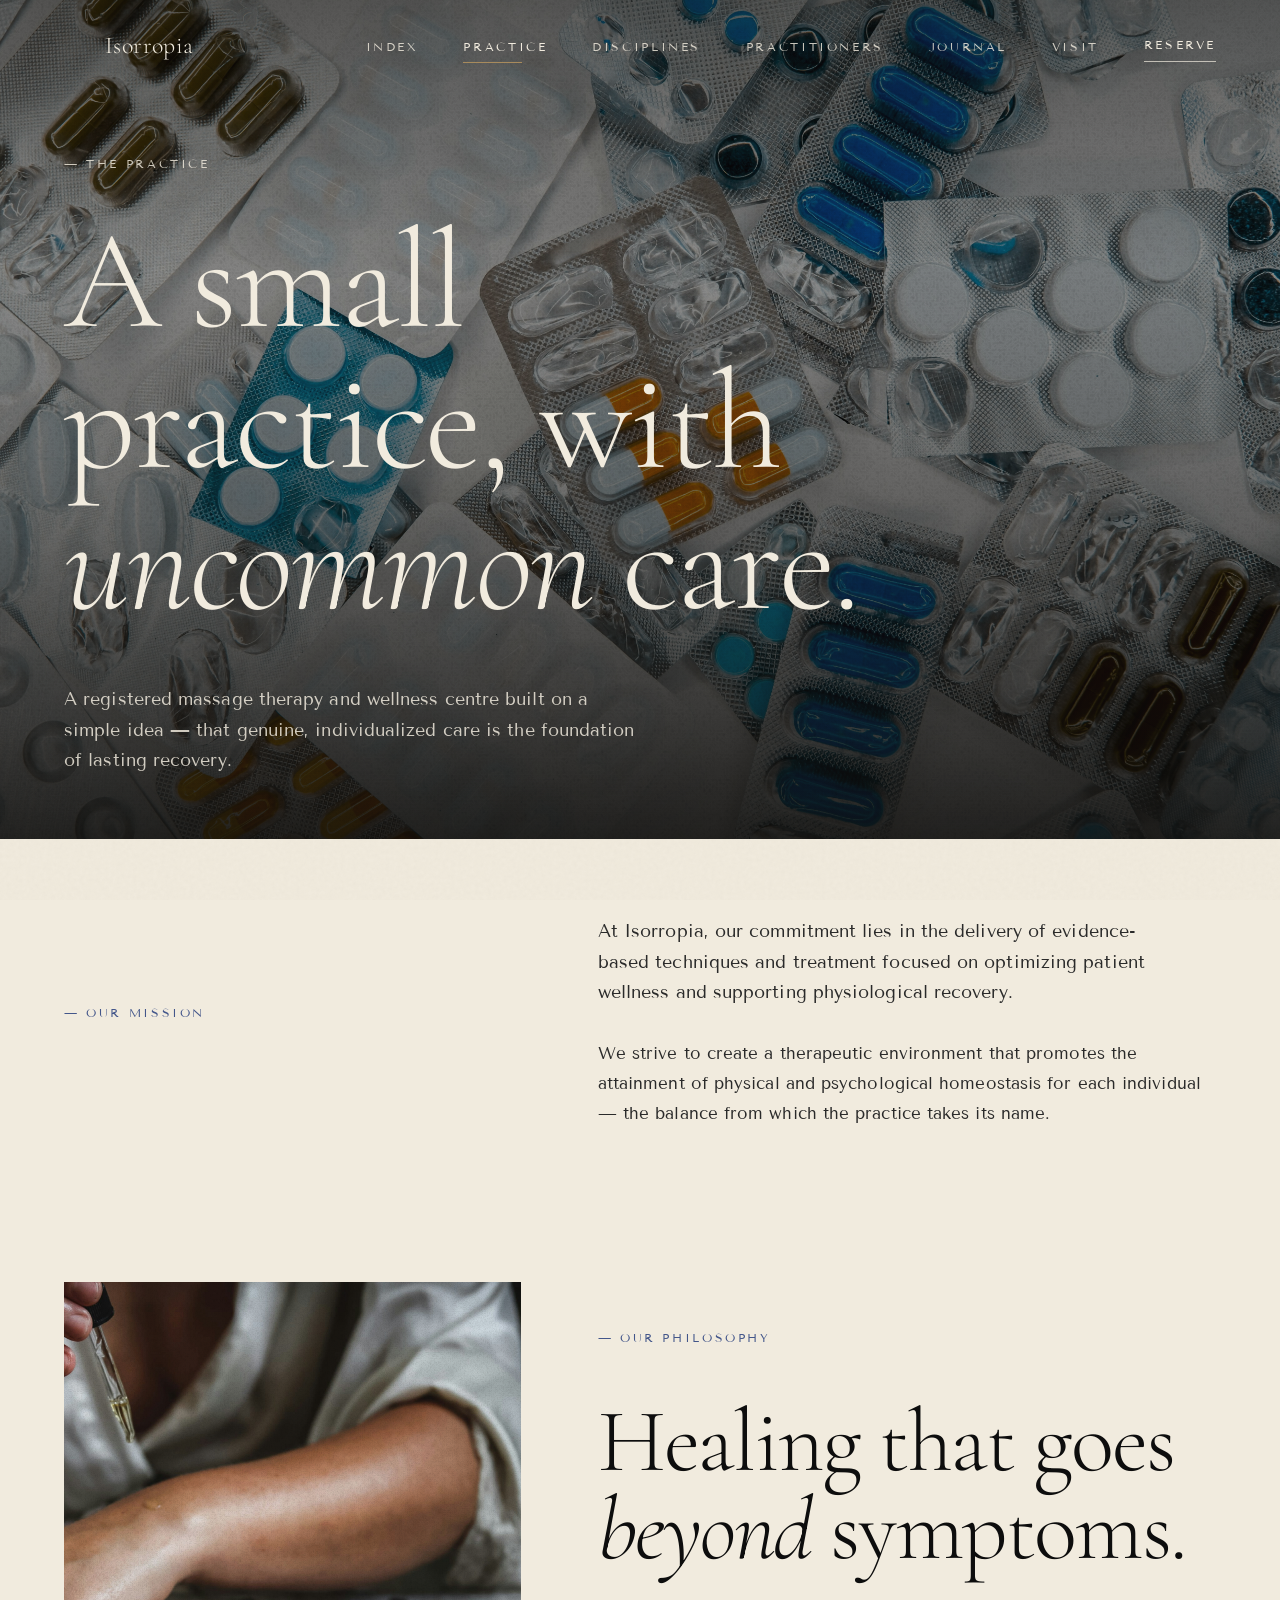
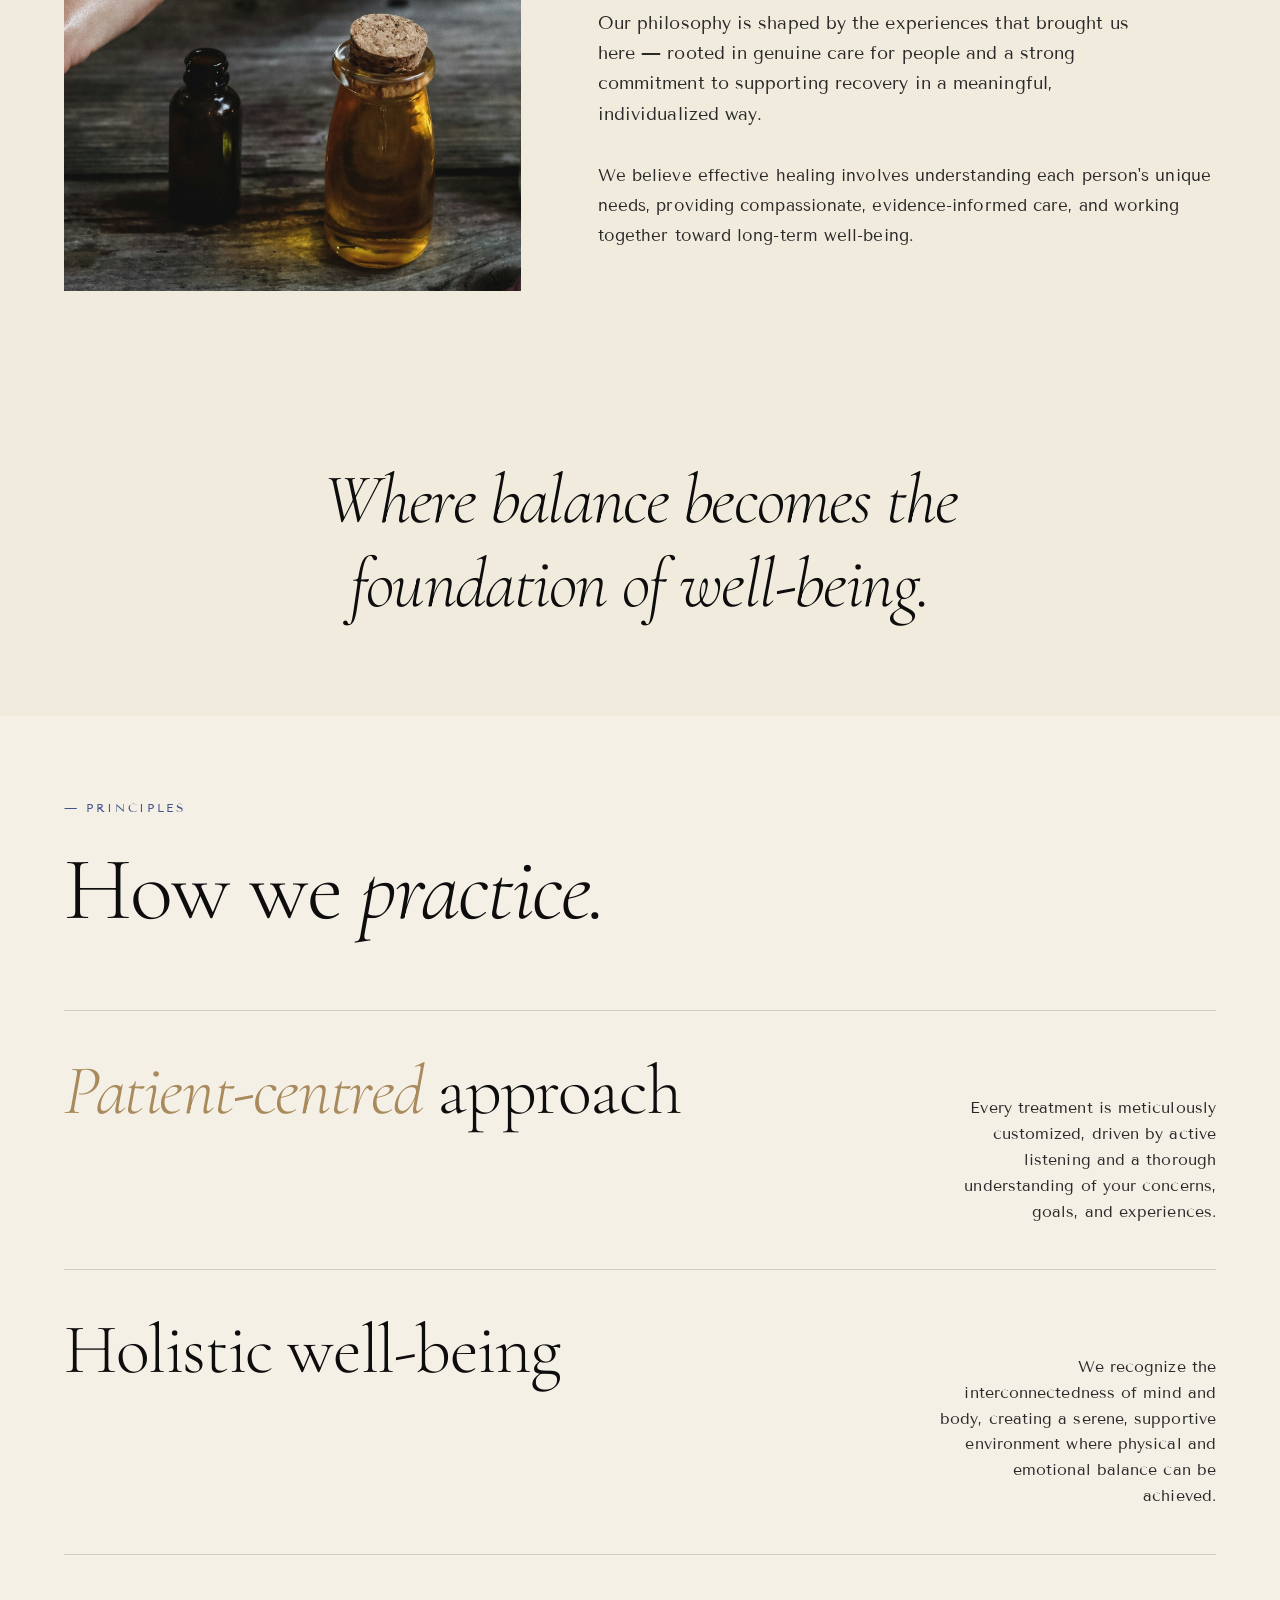
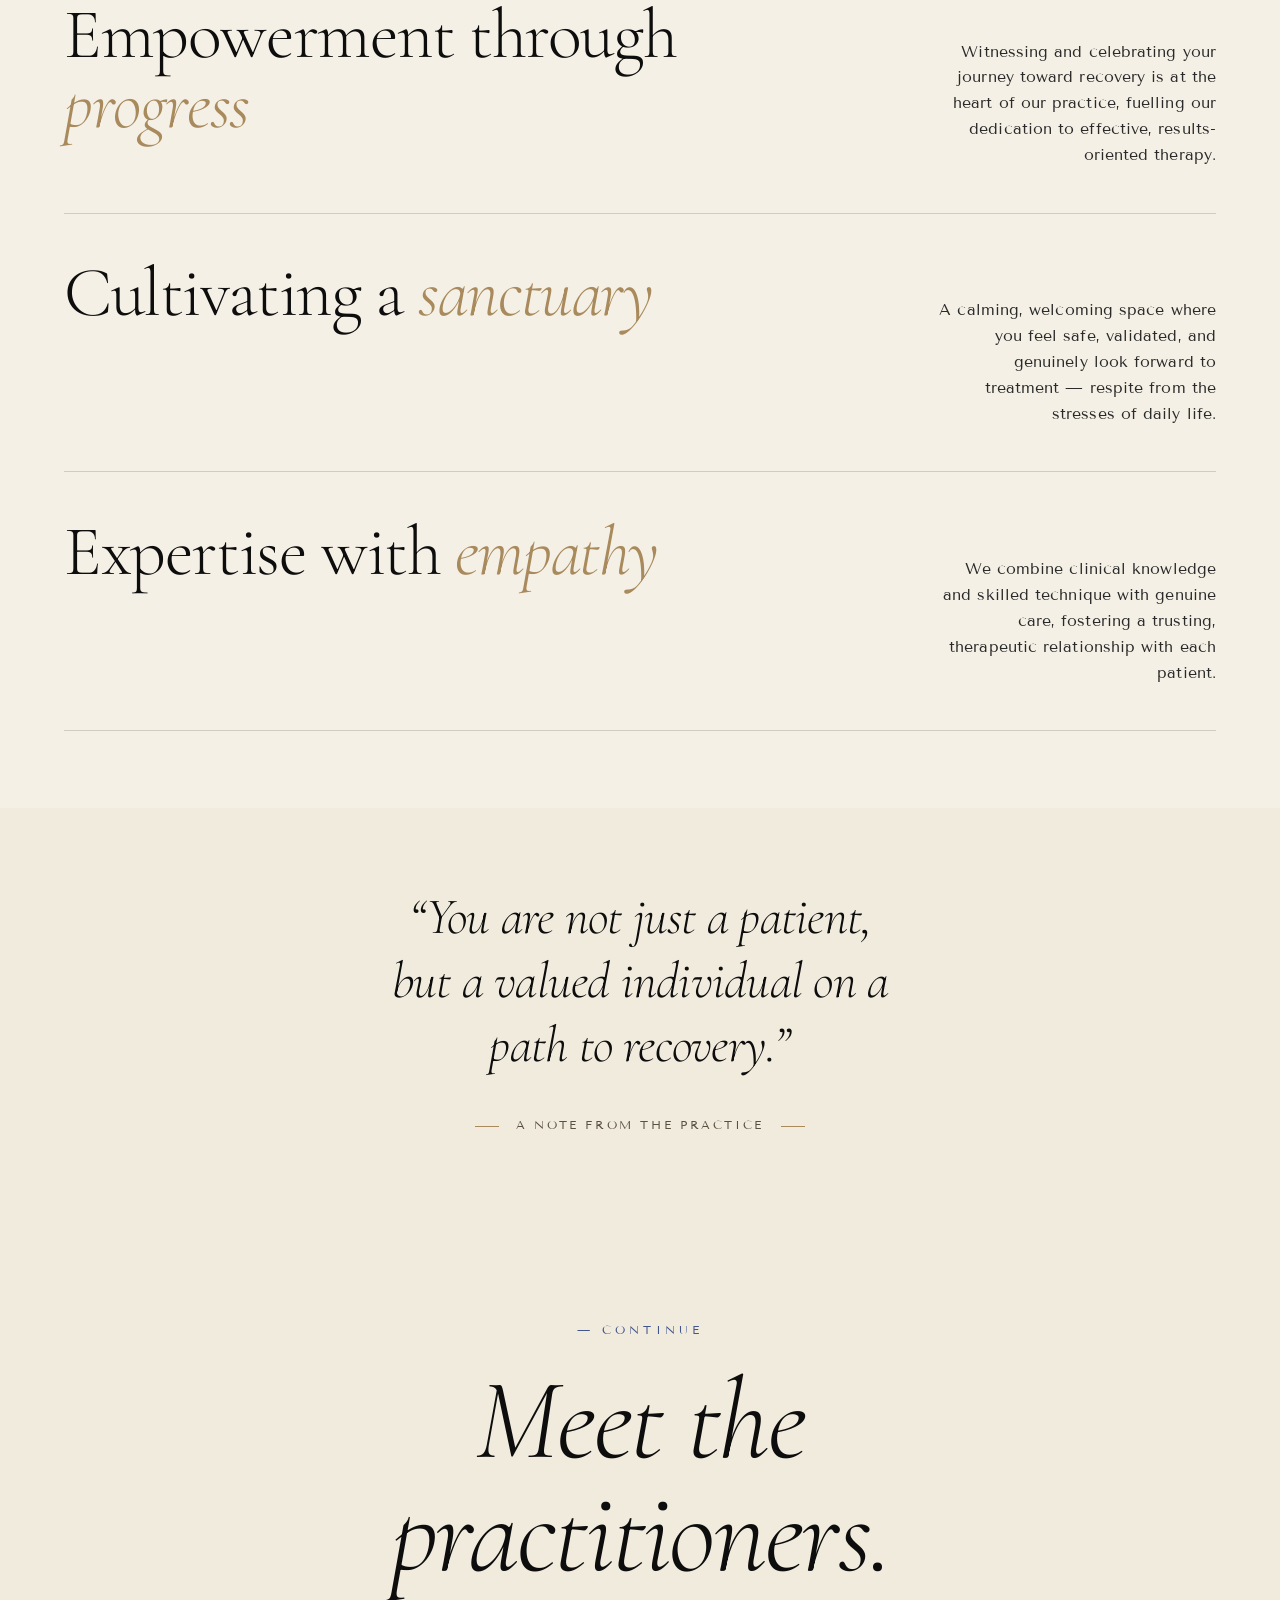
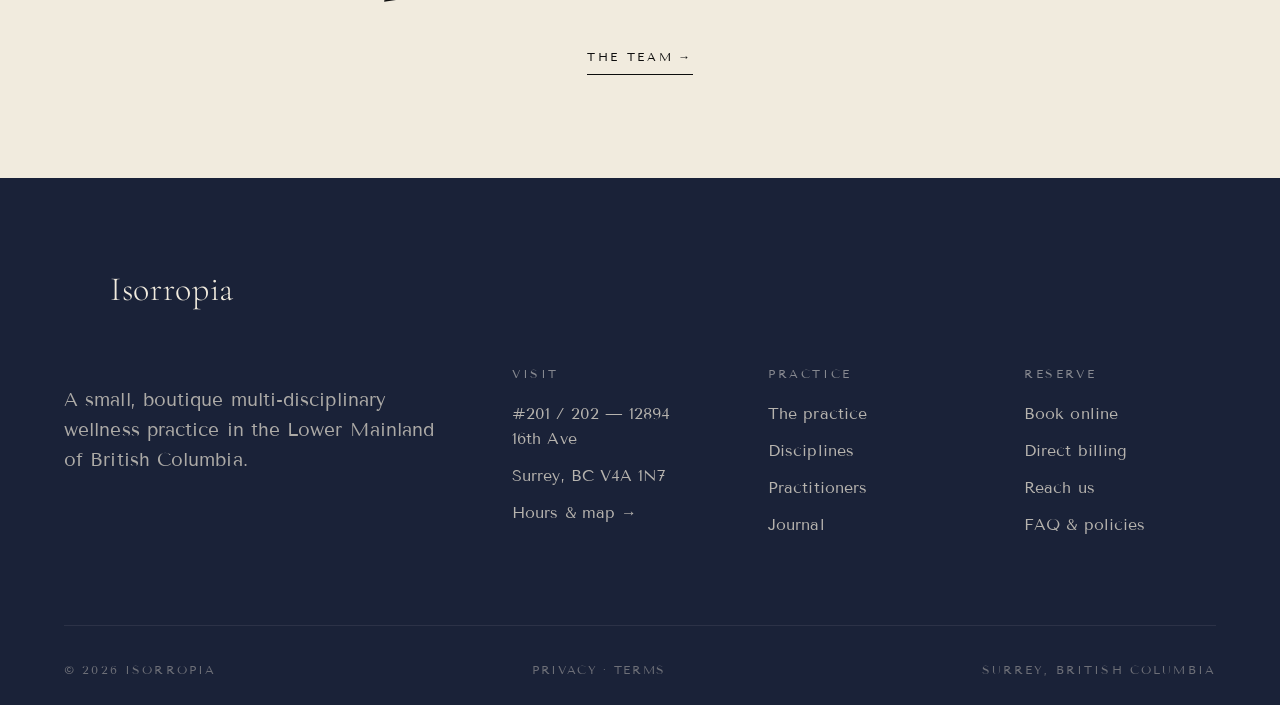
==== commit 9cf53468: "Add files via upload" ====
--- a/about.html
+++ b/about.html
@@ -44,56 +44,61 @@
           <em>uncommon</em> care.
         </h1>
         <p class="lead rv" data-delay="2">
-          The clinic began with a simple frustration: that wellness, in
-          most clinics, had become a transaction. We are building something
-          quieter, slower, and considerably more careful.
+          A registered massage therapy and wellness centre built on a simple
+          idea — that genuine, individualized care is the foundation of
+          lasting recovery.
         </p>
       </div>
     </section>
 
-    <!-- FULL-BLEED ATMOSPHERIC IMAGE -->
-    <section class="section-sm">
-      <div class="wrap">
-        <div class="rv-img">
-          <div class="atmos atmos--full atmos-5 atmos-wrap">
-            <img src="images/practice-treatment-space.jpg" alt="Essential oils and a lit candle on a wooden surface" loading="lazy" decoding="async" class="atmos-img">
-          </div>
-        </div>
-        <div class="rv" data-delay="2" style="margin-top: 1.5rem; display: flex; justify-content: space-between; align-items: baseline; gap: 2rem; flex-wrap: wrap;">
-          <span class="label text-mid">— The treatment space</span>
-          <span class="label text-mid">No. 02</span>
-        </div>
-      </div>
-    </section>
-
-    <!-- STORY: two-column editorial -->
+    <!-- MISSION -->
     <section class="section">
       <div class="wrap">
         <div class="split split--narrow">
           <div class="split-text">
-            <span class="eyebrow rv">— Beginning</span>
-            <h2 class="rv" data-delay="1">
-              A clinic<br>
-              of <em>one,</em><br>
-              becoming<br>
-              a clinic of <em>many.</em>
+            <span class="eyebrow rv">— Our mission</span>
+          </div>
+          <div class="split-text">
+            <p class="lead rv" data-delay="1">
+              At Isorropia, our commitment lies in the delivery of
+              evidence-based techniques and treatment focused on optimizing
+              patient wellness and supporting physiological recovery.
+            </p>
+            <p class="rv" data-delay="2">
+              We strive to create a therapeutic environment that promotes the
+              attainment of physical and psychological homeostasis for each
+              individual — the balance from which the practice takes its name.
+            </p>
+          </div>
+        </div>
+      </div>
+    </section>
+
+    <!-- PHILOSOPHY: image + text -->
+    <section class="section">
+      <div class="wrap">
+        <div class="split split--narrow">
+          <div class="rv-img">
+            <div class="atmos atmos--tall atmos-5 atmos-wrap">
+              <img src="images/practice-treatment-space.jpg" alt="Essential oils and a lit candle in the treatment space" loading="lazy" decoding="async" class="atmos-img">
+            </div>
+          </div>
+          <div class="split-text">
+            <span class="eyebrow rv">— Our philosophy</span>
+            <h2 class="rv" data-delay="1" style="margin-top: 1.5rem;">
+              Healing that goes<br>
+              <em>beyond</em> symptoms.
             </h2>
-          </div>
-          <div class="split-text">
-            <p class="rv">
-              The practice began with a single registered massage therapist
-              and a refusal. A refusal to book in fifteen minute slots. A
-              refusal to begin a treatment without first beginning a
-              conversation.
-            </p>
-            <p class="rv" data-delay="1">
-              We wanted to build the kind of clinic we would want for the
-              people we love. Longer appointments. Continuity. Treatment
-              plans built around the person, not the schedule.
-            </p>
-            <p class="rv" data-delay="2">
-              As we grow into a multi-disciplinary practice, that founding
-              idea has only sharpened.
+            <p class="lead rv" data-delay="2" style="margin-top: 2rem;">
+              Our philosophy is shaped by the experiences that brought us
+              here — rooted in genuine care for people and a strong commitment
+              to supporting recovery in a meaningful, individualized way.
+            </p>
+            <p class="rv" data-delay="3">
+              We believe effective healing involves understanding each
+              person's unique needs, providing compassionate,
+              evidence-informed care, and working together toward long-term
+              well-being.
             </p>
           </div>
         </div>
@@ -103,15 +108,15 @@
     <!-- PAUSE -->
     <section class="pause">
       <p class="pause-line rv">
-        We chose to be small,<br>
-        so the work could be <em>large.</em>
+        Where balance becomes the<br>
+        foundation of <em>well-being.</em>
       </p>
     </section>
 
-    <!-- PRINCIPLES (numbered editorial list, not cards) -->
+    <!-- PRINCIPLES -->
     <section class="section bg-paper">
       <div class="wrap">
-        <div style="margin-bottom: clamp(4rem, 8vw, 6rem);">
+        <div style="margin-bottom: clamp(3rem, 6vw, 5rem);">
           <span class="eyebrow rv">— Principles</span>
           <h2 class="rv" data-delay="1" style="max-width: 18ch; margin-top: 1.5rem;">
             How we <em>practice.</em>
@@ -120,31 +125,33 @@
 
         <div class="disciplines">
           <div class="discipline rv">
-            <span class="discipline-num">i</span>
-            <span class="discipline-name">Listen <em>first</em></span>
-            <div class="discipline-meta">
-              <span class="discipline-desc">First appointments begin with a conversation. What brought you in. What has worked. What has not.</span>
+            <span class="discipline-name"><em>Patient-centred</em> approach</span>
+            <div class="discipline-meta">
+              <span class="discipline-desc">Every treatment is meticulously customized, driven by active listening and a thorough understanding of your concerns, goals, and experiences.</span>
             </div>
           </div>
           <div class="discipline rv" data-delay="1">
-            <span class="discipline-num">ii</span>
-            <span class="discipline-name">Slower appointments</span>
-            <div class="discipline-meta">
-              <span class="discipline-desc">Treatments take the time they need. Proper time to settle in, proper time to come back.</span>
+            <span class="discipline-name">Holistic well-being</span>
+            <div class="discipline-meta">
+              <span class="discipline-desc">We recognize the interconnectedness of mind and body, creating a serene, supportive environment where physical and emotional balance can be achieved.</span>
             </div>
           </div>
           <div class="discipline rv" data-delay="2">
-            <span class="discipline-num">iii</span>
-            <span class="discipline-name"><em>Long-term</em> care</span>
-            <div class="discipline-meta">
-              <span class="discipline-desc">Most of our work is with people we see regularly. We build treatment plans for the arc, not the moment.</span>
+            <span class="discipline-name">Empowerment through <em>progress</em></span>
+            <div class="discipline-meta">
+              <span class="discipline-desc">Witnessing and celebrating your journey toward recovery is at the heart of our practice, fuelling our dedication to effective, results-oriented therapy.</span>
             </div>
           </div>
           <div class="discipline rv" data-delay="3">
-            <span class="discipline-num">iv</span>
-            <span class="discipline-name">Disciplines together</span>
-            <div class="discipline-meta">
-              <span class="discipline-desc">Our practitioners speak with one another. Your care does not get fragmented across departments.</span>
+            <span class="discipline-name">Cultivating a <em>sanctuary</em></span>
+            <div class="discipline-meta">
+              <span class="discipline-desc">A calming, welcoming space where you feel safe, validated, and genuinely look forward to treatment — respite from the stresses of daily life.</span>
+            </div>
+          </div>
+          <div class="discipline rv" data-delay="4">
+            <span class="discipline-name">Expertise with <em>empathy</em></span>
+            <div class="discipline-meta">
+              <span class="discipline-desc">We combine clinical knowledge and skilled technique with genuine care, fostering a trusting, therapeutic relationship with each patient.</span>
             </div>
           </div>
         </div>
@@ -155,7 +162,8 @@
     <section class="pullquote">
       <div class="wrap-text">
         <p class="pullquote-text rv">
-          "The clinic we are building is the clinic we wanted to find ourselves."
+          “You are not just a patient, but a valued individual on a path
+          to recovery.”
         </p>
         <p class="pullquote-attribution rv" data-delay="1">
           <span class="divider-mark"></span> A note from the practice <span class="divider-mark"></span>
@@ -195,12 +203,12 @@
         </div>
         <div class="footer-block">
           <h4>Reserve</h4>
-          <ul><li><a href="booking.html">Book online</a></li><li>Direct billing</li><li><a href="contact.html">Reach us</a></li></ul>
+          <ul><li><a href="booking.html">Book online</a></li><li>Direct billing</li><li><a href="contact.html">Reach us</a></li><li><a href="faq.html">FAQ &amp; policies</a></li></ul>
         </div>
       </div>
       <div class="footer-base">
         <span>© <span id="year"></span> Isorropia</span>
-        <span>Surrey, British Columbia</span>
+        <span class="footer-legal"><a href="privacy.html">Privacy</a> &middot; <a href="terms.html">Terms</a></span><span>Surrey, British Columbia</span>
       </div>
     </div>
   </footer>
--- a/styles.css
+++ b/styles.css
@@ -17,6 +17,11 @@
   --tan:         #a88a5c;
   --tan-deep:    #8a6e42;
 
+  /* Blue — the cool counterweight to tan (Isorropia = balance) */
+  --blue:        #1a2238;
+  --blue-mid:    #2c3a5e;
+  --blue-accent: #43568a;
+
   /* Type system */
   --font-display: 'Cormorant Garamond', 'Cormorant', Georgia, serif;
   --font-italic:  'Cormorant Garamond', 'Cormorant', Georgia, serif;
@@ -157,7 +162,7 @@
   font-weight: 500;
   text-transform: uppercase;
   letter-spacing: 0.22em;
-  color: var(--olive-mid);
+  color: var(--blue-accent);
   display: inline-block;
 }
 
@@ -182,10 +187,10 @@
 }
 
 .section {
-  padding-block: clamp(3.5rem, 9vw, 8.5rem);
+  padding-block: clamp(3rem, 6vw, 6rem);
 }
 .section-sm {
-  padding-block: clamp(2.5rem, 6vw, 5rem);
+  padding-block: clamp(2rem, 4vw, 3.5rem);
 }
 .section-lg {
   padding-block: clamp(5rem, 12vw, 11rem);
@@ -226,6 +231,19 @@
   font-size: 1.4rem;
   letter-spacing: 0.02em;
   color: var(--olive-ink);
+  display: inline-flex;
+  align-items: center;
+  gap: 0.5rem;
+}
+.brand::before {
+  content: "";
+  display: inline-block;
+  width: 1.35em;
+  height: 1.35em;
+  background-color: currentColor;
+  -webkit-mask: url("images/logo.svg") center / contain no-repeat;
+  mask: url("images/logo.svg") center / contain no-repeat;
+  flex: none;
 }
 .brand em {
   font-family: var(--font-italic);
@@ -260,7 +278,7 @@
   right: 30%;
   bottom: 0;
   height: 1px;
-  background: var(--tan);
+  background: var(--blue-accent);
 }
 
 .nav-cta {
@@ -434,6 +452,19 @@
   max-width: 14ch;
   margin-bottom: clamp(2rem, 4vw, 3.5rem);
 }
+.hero h1,
+.page-hero h1,
+.page-hero--image h1 {
+  line-height: 1.0;
+  letter-spacing: -0.018em;
+}
+.page-hero--image .eyebrow {
+  display: block;
+  margin-bottom: clamp(1.2rem, 2.5vw, 2rem);
+}
+.page-hero--image h1 {
+  margin-bottom: clamp(1.6rem, 3vw, 2.6rem);
+}
 
 .hero-actions {
   display: flex;
@@ -525,10 +556,10 @@
   z-index: 1;
   background: linear-gradient(
     to top,
-    rgba(12, 11, 9, 0.82) 0%,
-    rgba(12, 11, 9, 0.46) 40%,
-    rgba(12, 11, 9, 0.30) 70%,
-    rgba(12, 11, 9, 0.50) 100%
+    rgba(12, 11, 9, 0.90) 0%,
+    rgba(12, 11, 9, 0.60) 38%,
+    rgba(12, 11, 9, 0.46) 68%,
+    rgba(12, 11, 9, 0.66) 100%
   );
 }
 .hero-scrim::after {
@@ -607,7 +638,7 @@
 
 /* ---------- Pause section ---------- */
 .pause {
-  padding-block: clamp(5rem, 11vw, 9rem);
+  padding-block: clamp(3.5rem, 7vw, 6.5rem);
   text-align: center;
 }
 .pause-line {
@@ -716,7 +747,7 @@
 }
 .discipline {
   display: grid;
-  grid-template-columns: auto 1fr auto;
+  grid-template-columns: 1fr auto;
   gap: clamp(2rem, 5vw, 4rem);
   padding-block: clamp(1.8rem, 3.5vw, 2.8rem);
   border-bottom: var(--hairline);
@@ -727,14 +758,8 @@
 .discipline:hover {
   background: rgba(139, 109, 82, 0.04);
 }
-.discipline-num {
-  font-family: var(--font-italic);
-  font-style: italic;
-  color: var(--tan);
-  font-size: 1.1rem;
-  font-weight: 400;
-  width: 2rem;
-}
+.discipline-num { display: none; }
+.numeral { display: none; }
 .discipline-name {
   font-family: var(--font-display);
   font-weight: 300;
@@ -759,7 +784,7 @@
   font-size: 0.65rem;
   letter-spacing: 0.22em;
   text-transform: uppercase;
-  color: var(--olive-mid);
+  color: var(--blue-accent);
 }
 .discipline-desc {
   font-size: 0.95rem;
@@ -770,11 +795,11 @@
 }
 @media (max-width: 720px) {
   .discipline {
-    grid-template-columns: auto 1fr;
+    grid-template-columns: 1fr;
     gap: 1.5rem;
   }
   .discipline-meta {
-    grid-column: 2;
+    grid-column: 1;
     text-align: left;
     align-items: flex-start;
   }
@@ -784,7 +809,7 @@
 /* ---------- Pull quote ---------- */
 .pullquote {
   text-align: center;
-  padding-block: clamp(4rem, 8vw, 7rem);
+  padding-block: clamp(3rem, 6vw, 5.5rem);
 }
 .pullquote-text {
   font-family: var(--font-italic);
@@ -833,7 +858,7 @@
   font-size: 0.7rem;
   letter-spacing: 0.22em;
   text-transform: uppercase;
-  color: var(--tan);
+  color: var(--blue-accent);
   margin-bottom: 1rem;
 }
 .practitioner-bio {
@@ -915,7 +940,7 @@
 
 /* ---------- Closing CTA ---------- */
 .closing {
-  padding-block: clamp(5rem, 11vw, 9rem);
+  padding-block: clamp(4rem, 8vw, 7rem);
   text-align: center;
 }
 .closing h2 {
@@ -925,6 +950,10 @@
 }
 .closing .eyebrow {
   margin-bottom: 1.5rem;
+  letter-spacing: 0.34em;
+}
+.closing .lead {
+  letter-spacing: 0.015em;
 }
 
 /* ---------- Footer ---------- */
@@ -991,11 +1020,15 @@
   display: flex;
   justify-content: space-between;
   align-items: center;
+  gap: 1rem;
   font-size: 0.7rem;
   letter-spacing: 0.18em;
   text-transform: uppercase;
   color: rgba(235, 228, 214, 0.4);
 }
+.footer-base a { color: inherit; transition: color var(--med) var(--ease); }
+.footer-base a:hover { color: var(--tan); }
+.footer-legal { letter-spacing: 0.14em; }
 @media (max-width: 720px) {
   .footer-base {
     flex-direction: column;
@@ -1104,3 +1137,74 @@
   pointer-events: none;
   z-index: 1;
 }
+
+/* ---------- FAQ accordion ---------- */
+.faq { border-top: var(--hairline); }
+.faq details { border-bottom: var(--hairline); }
+.faq summary {
+  list-style: none;
+  cursor: pointer;
+  padding-block: clamp(1.4rem, 3vw, 2rem);
+  display: flex;
+  justify-content: space-between;
+  align-items: baseline;
+  gap: 2rem;
+  font-family: var(--font-display);
+  font-weight: 300;
+  font-size: clamp(1.3rem, 2.4vw, 1.9rem);
+  letter-spacing: -0.01em;
+  color: var(--olive-ink);
+  line-height: 1.2;
+  transition: color var(--med) var(--ease);
+}
+.faq summary::-webkit-details-marker { display: none; }
+.faq summary::after {
+  content: '+';
+  font-family: var(--font-body);
+  font-size: 1.5rem;
+  color: var(--blue-accent);
+  flex: none;
+  line-height: 1;
+}
+.faq details[open] summary::after { content: '\2013'; }
+.faq summary:hover { color: var(--blue-accent); }
+.faq-answer {
+  padding-bottom: clamp(1.4rem, 3vw, 2rem);
+  max-width: 72ch;
+}
+.faq-answer p { color: var(--olive-soft); max-width: 72ch; }
+.faq-answer p + p { margin-top: 1rem; }
+
+/* ---------- Prose (policy pages) ---------- */
+.prose { max-width: 74ch; }
+.prose h2 {
+  font-size: clamp(1.6rem, 3vw, 2.3rem);
+  margin-top: clamp(2.5rem, 5vw, 3.5rem);
+  margin-bottom: 1rem;
+}
+.prose h2:first-child { margin-top: 0; }
+.prose h3 {
+  font-size: 1.15rem;
+  font-family: var(--font-body);
+  font-weight: 500;
+  letter-spacing: 0.03em;
+  margin-top: 2rem;
+  margin-bottom: 0.7rem;
+  color: var(--olive-ink);
+}
+.prose p { margin-bottom: 1.1rem; color: var(--olive-soft); max-width: 74ch; }
+.prose ul { margin: 0 0 1.2rem 1.3rem; color: var(--olive-soft); max-width: 74ch; }
+.prose li { margin-bottom: 0.5rem; }
+.prose a {
+  color: var(--blue-accent);
+  border-bottom: 1px solid var(--blue-accent);
+  padding-bottom: 1px;
+}
+.prose a:hover { color: var(--tan); border-bottom-color: var(--tan); }
+.prose strong { font-weight: 500; color: var(--olive-ink); }
+.prose .updated {
+  font-size: 0.8rem;
+  letter-spacing: 0.05em;
+  color: var(--olive-mid);
+  margin-top: 3rem;
+}
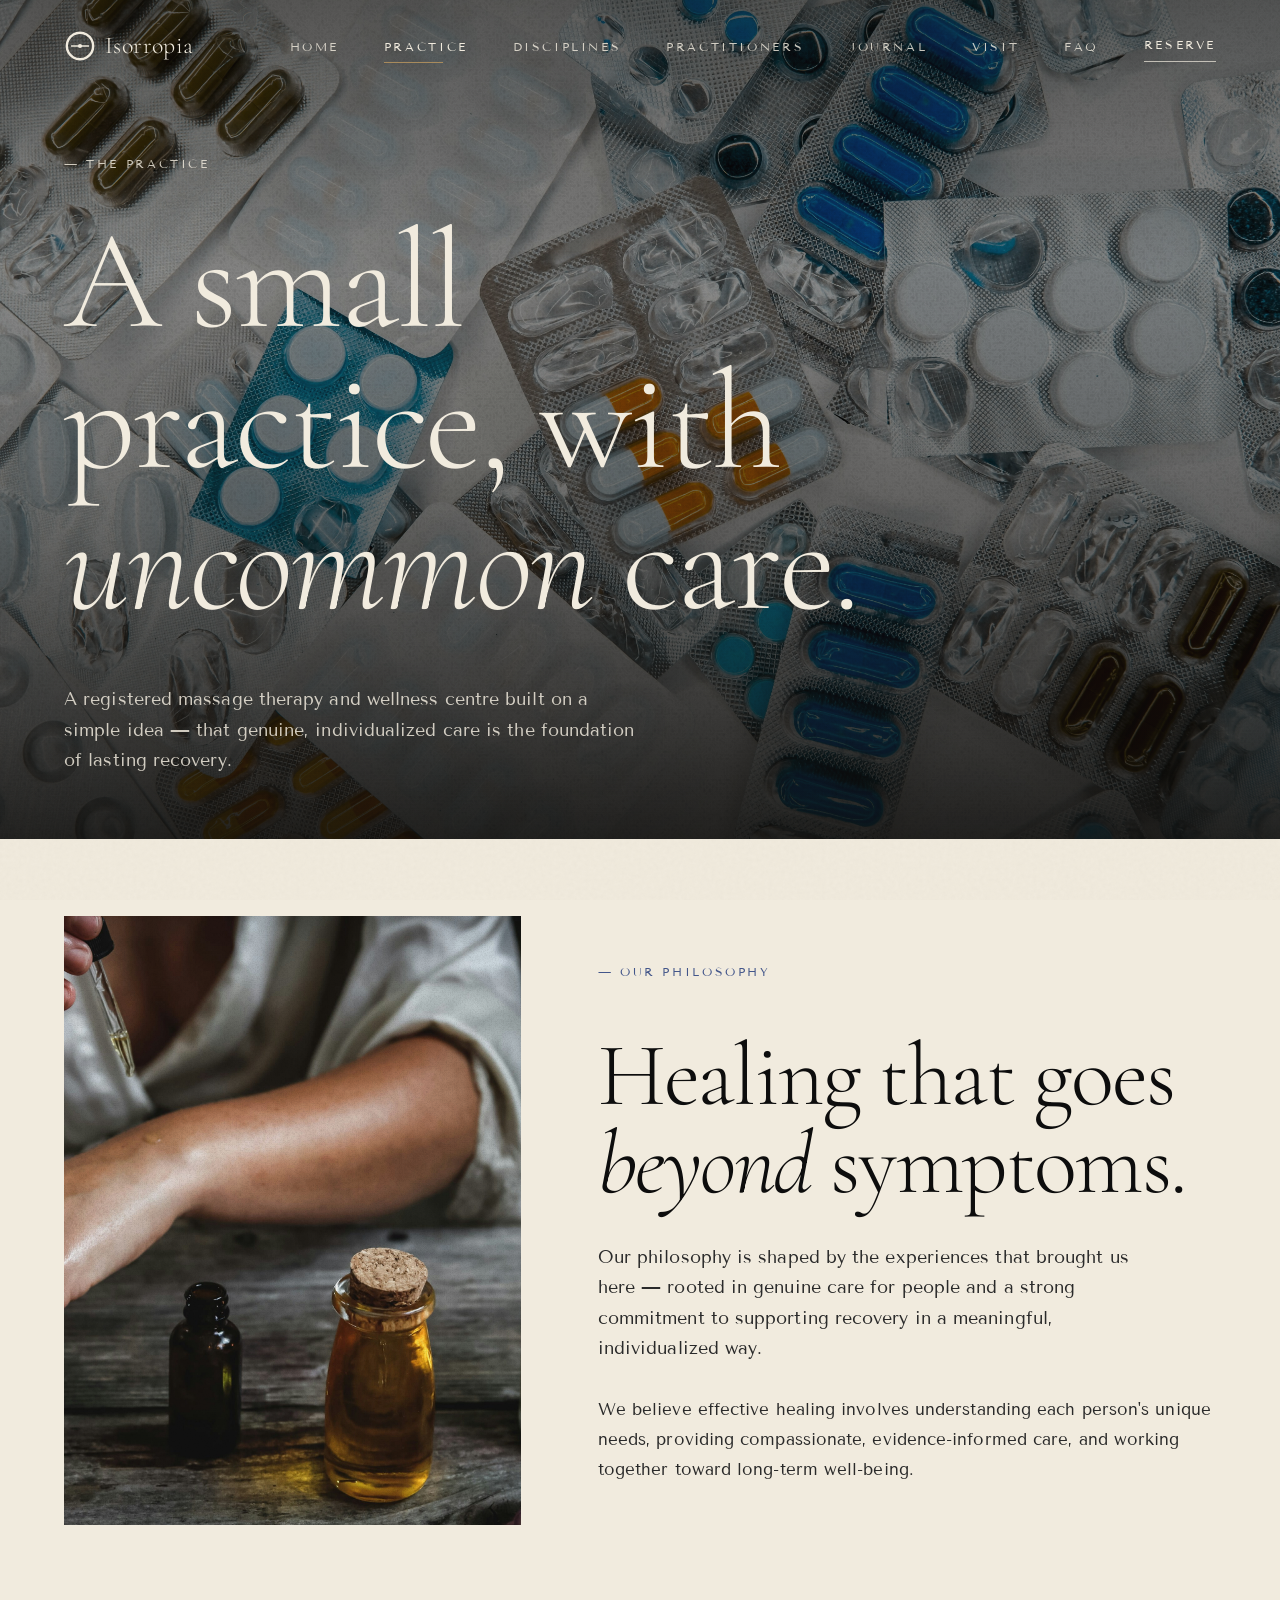
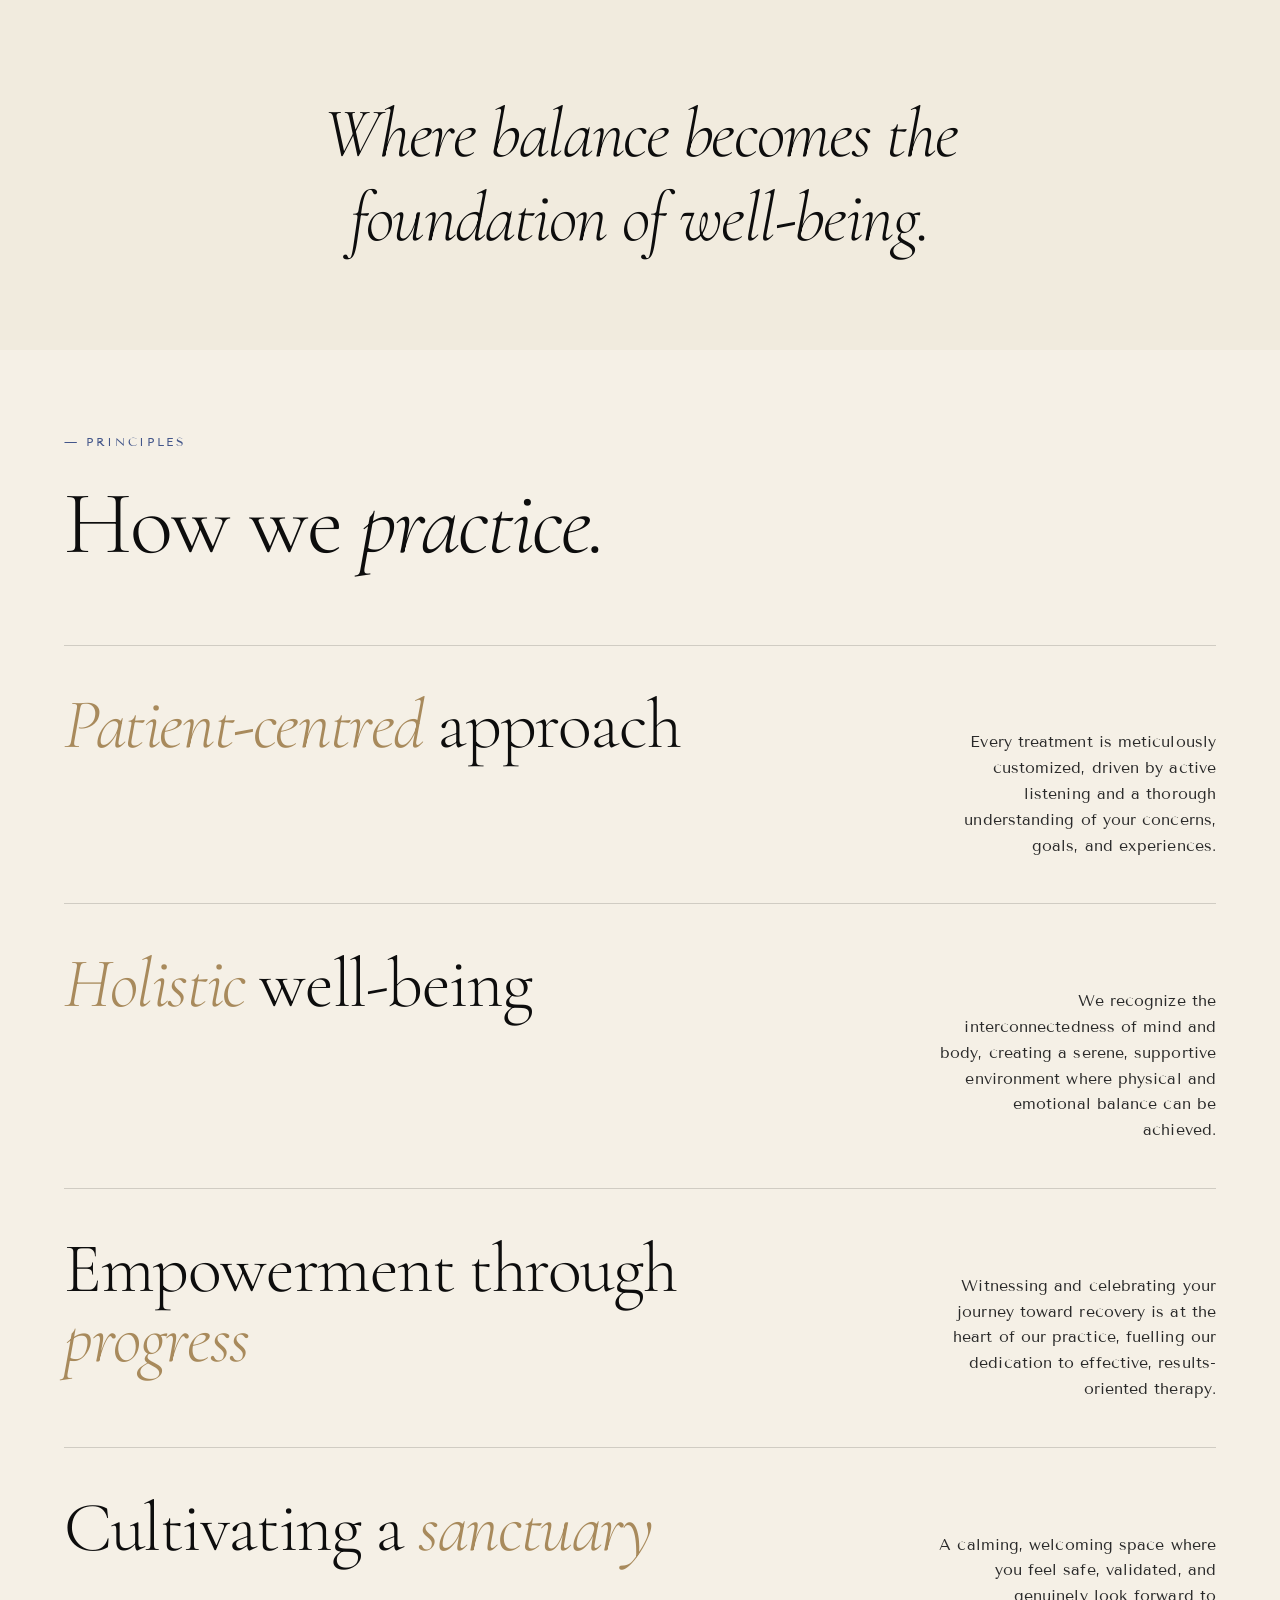
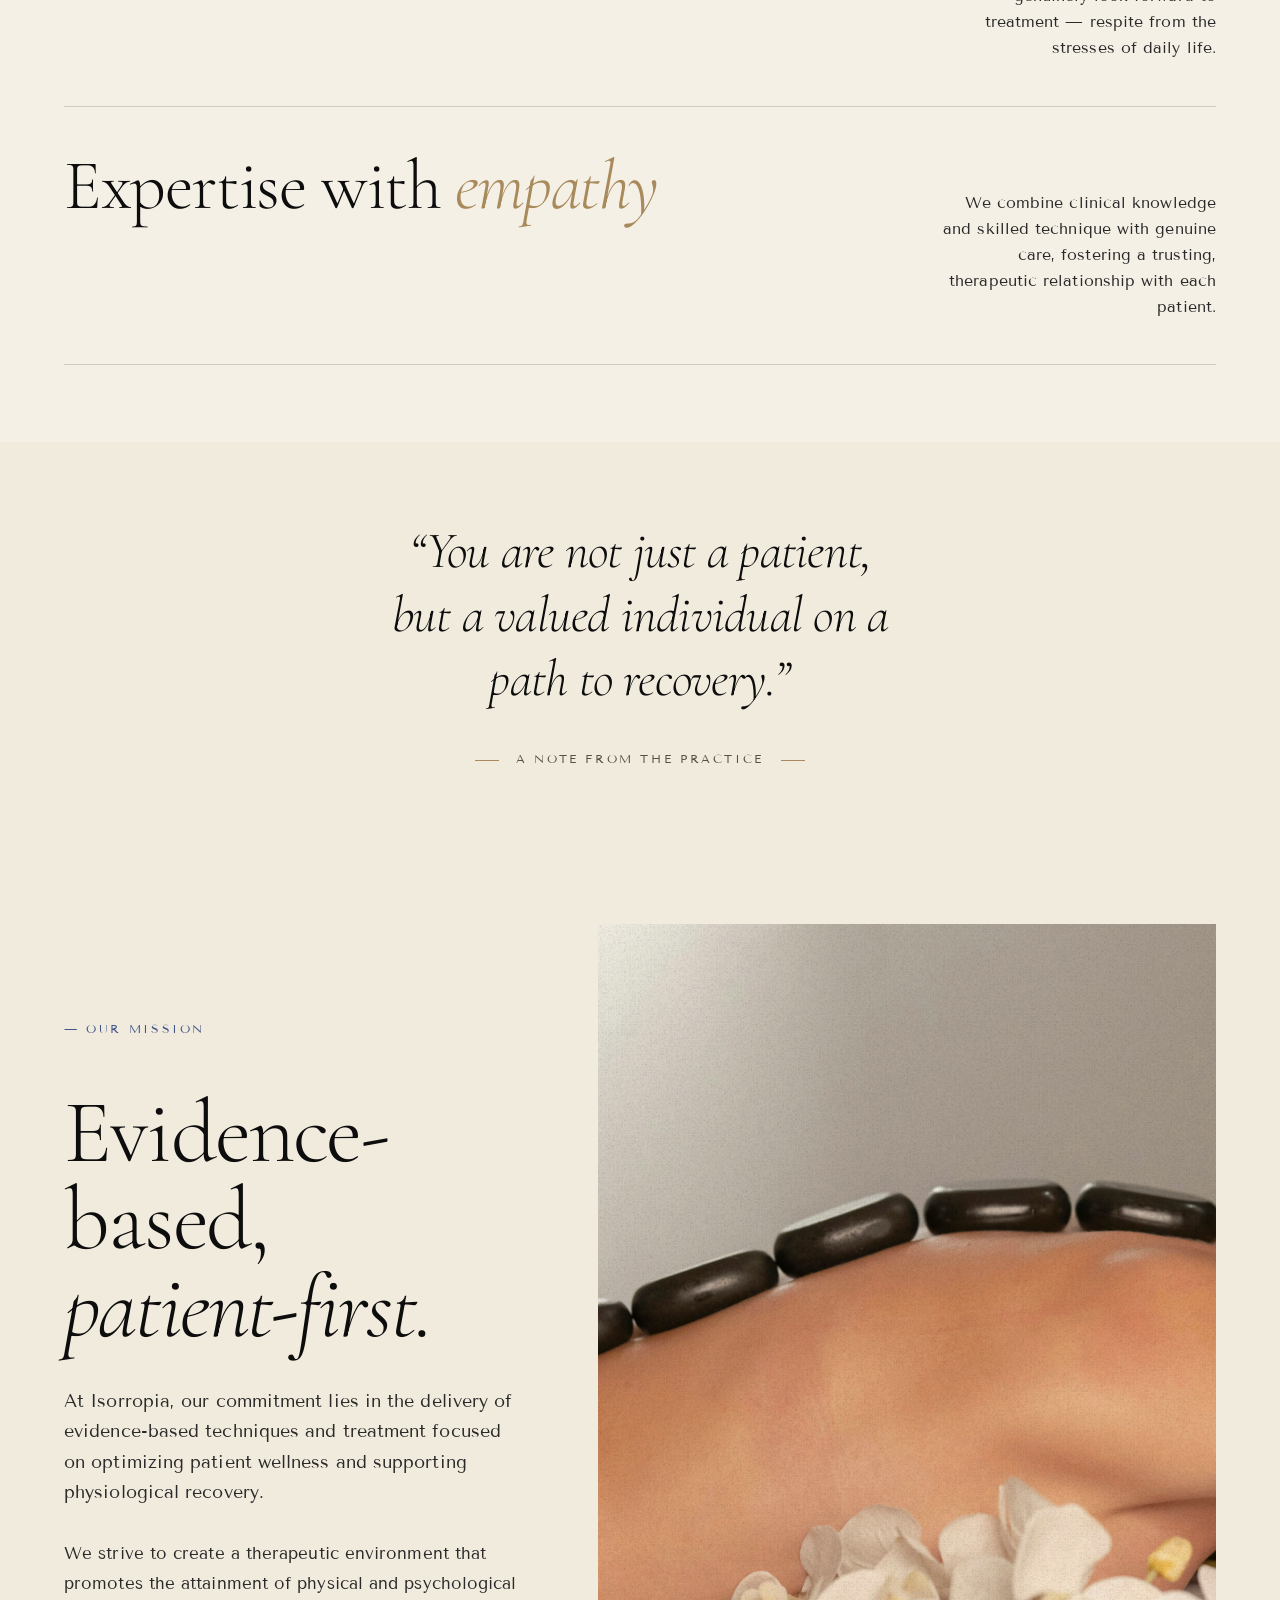
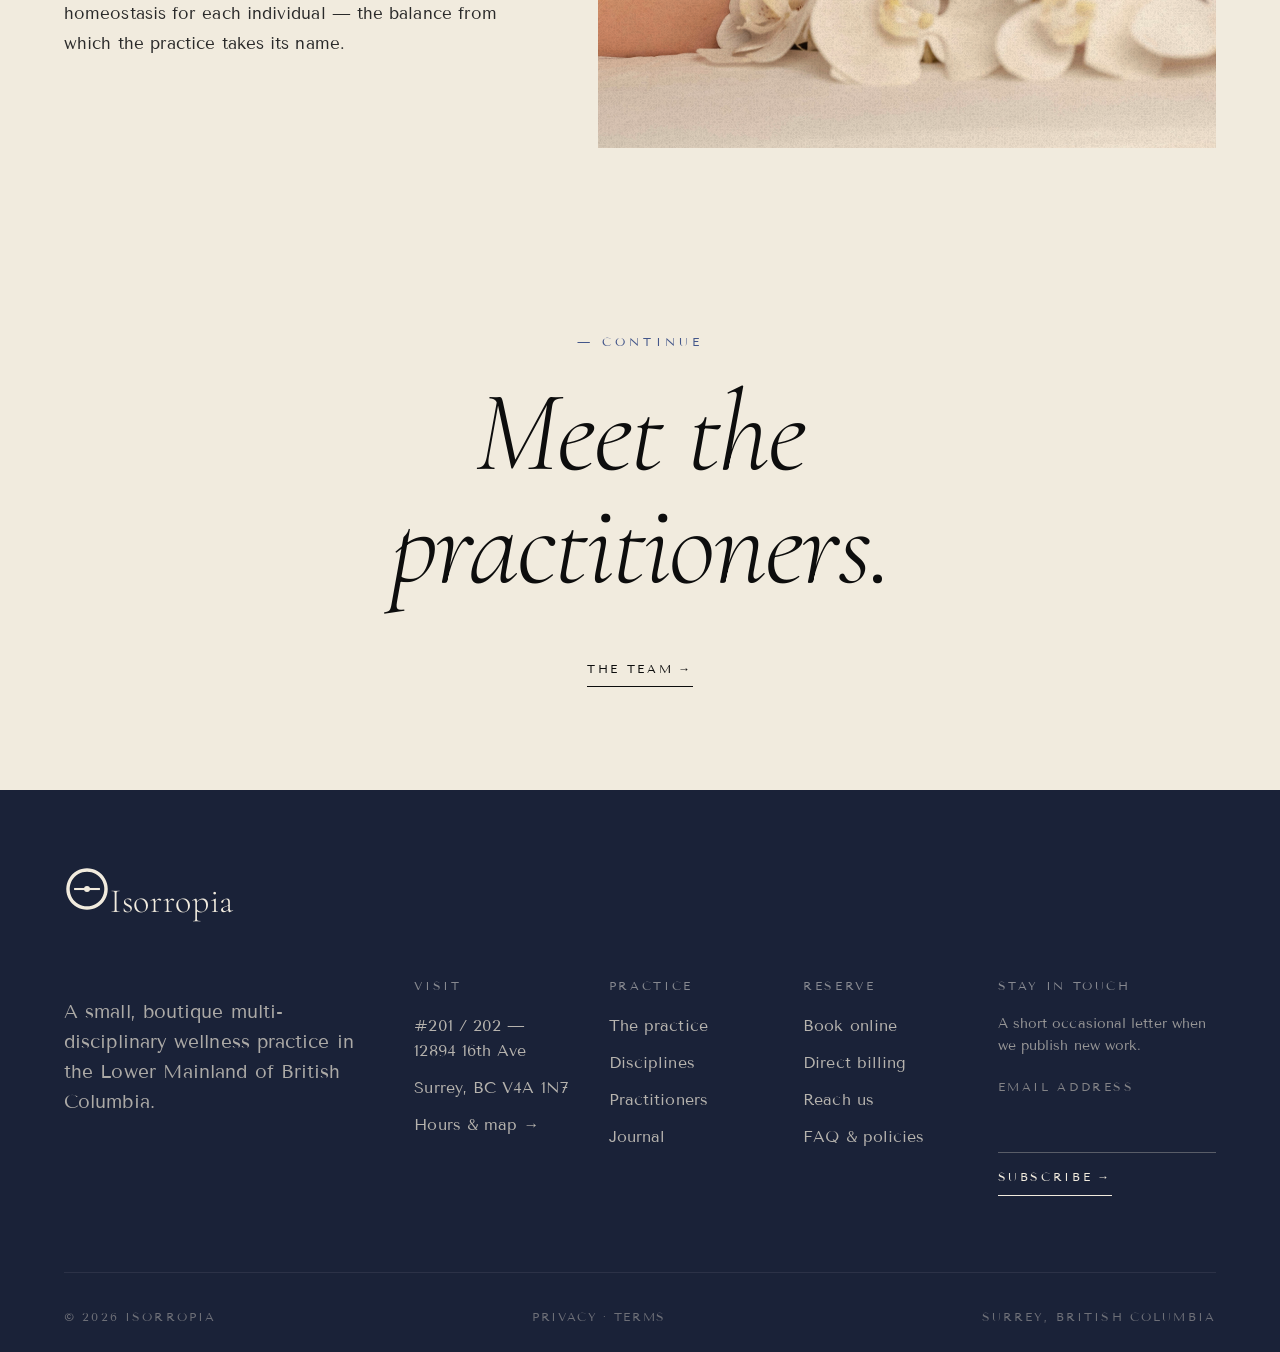
==== commit 7aa4971a: "Add files via upload" ====
--- a/about.html
+++ b/about.html
@@ -19,12 +19,13 @@
         <span></span><span></span>
       </button>
       <nav class="nav" aria-label="Main">
-        <a href="index.html">Index</a>
+        <a href="index.html">Home</a>
         <a href="about.html" class="active">Practice</a>
         <a href="services.html">Disciplines</a>
         <a href="team.html">Practitioners</a>
         <a href="video.html">Journal</a>
         <a href="contact.html">Visit</a>
+        <a href="faq.html">FAQ</a>
         <a href="booking.html" class="nav-cta">Reserve</a>
       </nav>
     </div>
@@ -51,30 +52,7 @@
       </div>
     </section>
 
-    <!-- MISSION -->
-    <section class="section">
-      <div class="wrap">
-        <div class="split split--narrow">
-          <div class="split-text">
-            <span class="eyebrow rv">— Our mission</span>
-          </div>
-          <div class="split-text">
-            <p class="lead rv" data-delay="1">
-              At Isorropia, our commitment lies in the delivery of
-              evidence-based techniques and treatment focused on optimizing
-              patient wellness and supporting physiological recovery.
-            </p>
-            <p class="rv" data-delay="2">
-              We strive to create a therapeutic environment that promotes the
-              attainment of physical and psychological homeostasis for each
-              individual — the balance from which the practice takes its name.
-            </p>
-          </div>
-        </div>
-      </div>
-    </section>
-
-    <!-- PHILOSOPHY: image + text -->
+    <!-- PHILOSOPHY: image + text (moved directly below hero) -->
     <section class="section">
       <div class="wrap">
         <div class="split split--narrow">
@@ -131,7 +109,7 @@
             </div>
           </div>
           <div class="discipline rv" data-delay="1">
-            <span class="discipline-name">Holistic well-being</span>
+            <span class="discipline-name"><em class="text-tan">Holistic</em> well-being</span>
             <div class="discipline-meta">
               <span class="discipline-desc">We recognize the interconnectedness of mind and body, creating a serene, supportive environment where physical and emotional balance can be achieved.</span>
             </div>
@@ -171,11 +149,41 @@
       </div>
     </section>
 
+    <!-- MISSION (moved above closing, with image) -->
+    <section class="section">
+      <div class="wrap">
+        <div class="split split--narrow split--reverse">
+          <div class="rv-img">
+            <div class="atmos atmos--tall atmos-2 atmos-wrap">
+              <img src="images/practitioners-intro.jpg" alt="Practitioners at Isorropia" loading="lazy" decoding="async" class="atmos-img">
+            </div>
+          </div>
+          <div class="split-text">
+            <span class="eyebrow rv">— Our mission</span>
+            <h2 class="rv" data-delay="1" style="margin-top: 1.5rem;">
+              Evidence-based,<br>
+              <em>patient-first.</em>
+            </h2>
+            <p class="lead rv" data-delay="2" style="margin-top: 2rem;">
+              At Isorropia, our commitment lies in the delivery of
+              evidence-based techniques and treatment focused on optimizing
+              patient wellness and supporting physiological recovery.
+            </p>
+            <p class="rv" data-delay="3">
+              We strive to create a therapeutic environment that promotes the
+              attainment of physical and psychological homeostasis for each
+              individual — the balance from which the practice takes its name.
+            </p>
+          </div>
+        </div>
+      </div>
+    </section>
+
     <!-- CLOSING -->
     <section class="closing">
       <div class="wrap-text">
         <span class="eyebrow rv">— Continue</span>
-        <h2 class="rv" data-delay="1">
+        <h2 class="rv" data-delay="1" style="text-align: center;">
           <em>Meet</em> the practitioners.
         </h2>
         <div class="rv" data-delay="2" style="margin-top: 2rem;">
@@ -205,6 +213,17 @@
           <h4>Reserve</h4>
           <ul><li><a href="booking.html">Book online</a></li><li>Direct billing</li><li><a href="contact.html">Reach us</a></li><li><a href="faq.html">FAQ &amp; policies</a></li></ul>
         </div>
+        <div class="footer-block footer-newsletter">
+          <h4>Stay in touch</h4>
+          <p style="font-size: 0.85rem; color: rgba(235,228,214,0.6); margin-bottom: 1.2rem; line-height: 1.5;">A short occasional letter when we publish new work.</p>
+          <form data-contact style="display: flex; flex-direction: column; gap: 0.8rem;">
+            <div class="field" style="margin: 0;">
+              <label for="footer-email" style="color: rgba(235,228,214,0.5);">Email address</label>
+              <input type="email" id="footer-email" required style="border-bottom-color: rgba(235,228,214,0.3); color: var(--bone); background: transparent;">
+            </div>
+            <button type="submit" class="link link-arrow" style="color: var(--bone); border-bottom-color: var(--bone); align-self: flex-start;">Subscribe</button>
+          </form>
+        </div>
       </div>
       <div class="footer-base">
         <span>© <span id="year"></span> Isorropia</span>
--- a/styles.css
+++ b/styles.css
@@ -974,13 +974,17 @@
 
 .footer-grid {
   display: grid;
-  grid-template-columns: 2fr 1fr 1fr 1fr;
-  gap: clamp(2rem, 5vw, 4rem);
+  grid-template-columns: 2fr 1fr 1fr 1fr 1.4fr;
+  gap: clamp(1.5rem, 3vw, 3rem);
   margin-bottom: clamp(3rem, 6vw, 5rem);
+}
+@media (max-width: 900px) {
+  .footer-grid { grid-template-columns: 1fr 1fr 1fr; }
+  .footer-grid > :first-child { grid-column: 1 / -1; }
+  .footer-newsletter { grid-column: 1 / -1; }
 }
 @media (max-width: 720px) {
   .footer-grid { grid-template-columns: 1fr 1fr; }
-  .footer-grid > :first-child { grid-column: 1 / -1; }
 }
 
 .footer-block h4 {
@@ -1208,3 +1212,13 @@
   color: var(--olive-mid);
   margin-top: 3rem;
 }
+
+
+/* ---------- Plain page hero — ensure header stays legible ---------- */
+.plain-hero .site-header {
+  background: var(--paper);
+  border-bottom: var(--hairline);
+}
+.plain-hero .site-header .brand { color: var(--olive-ink); }
+.plain-hero .site-header .nav a { color: var(--olive-mid); }
+.plain-hero .page-hero h1 { max-width: 100%; }
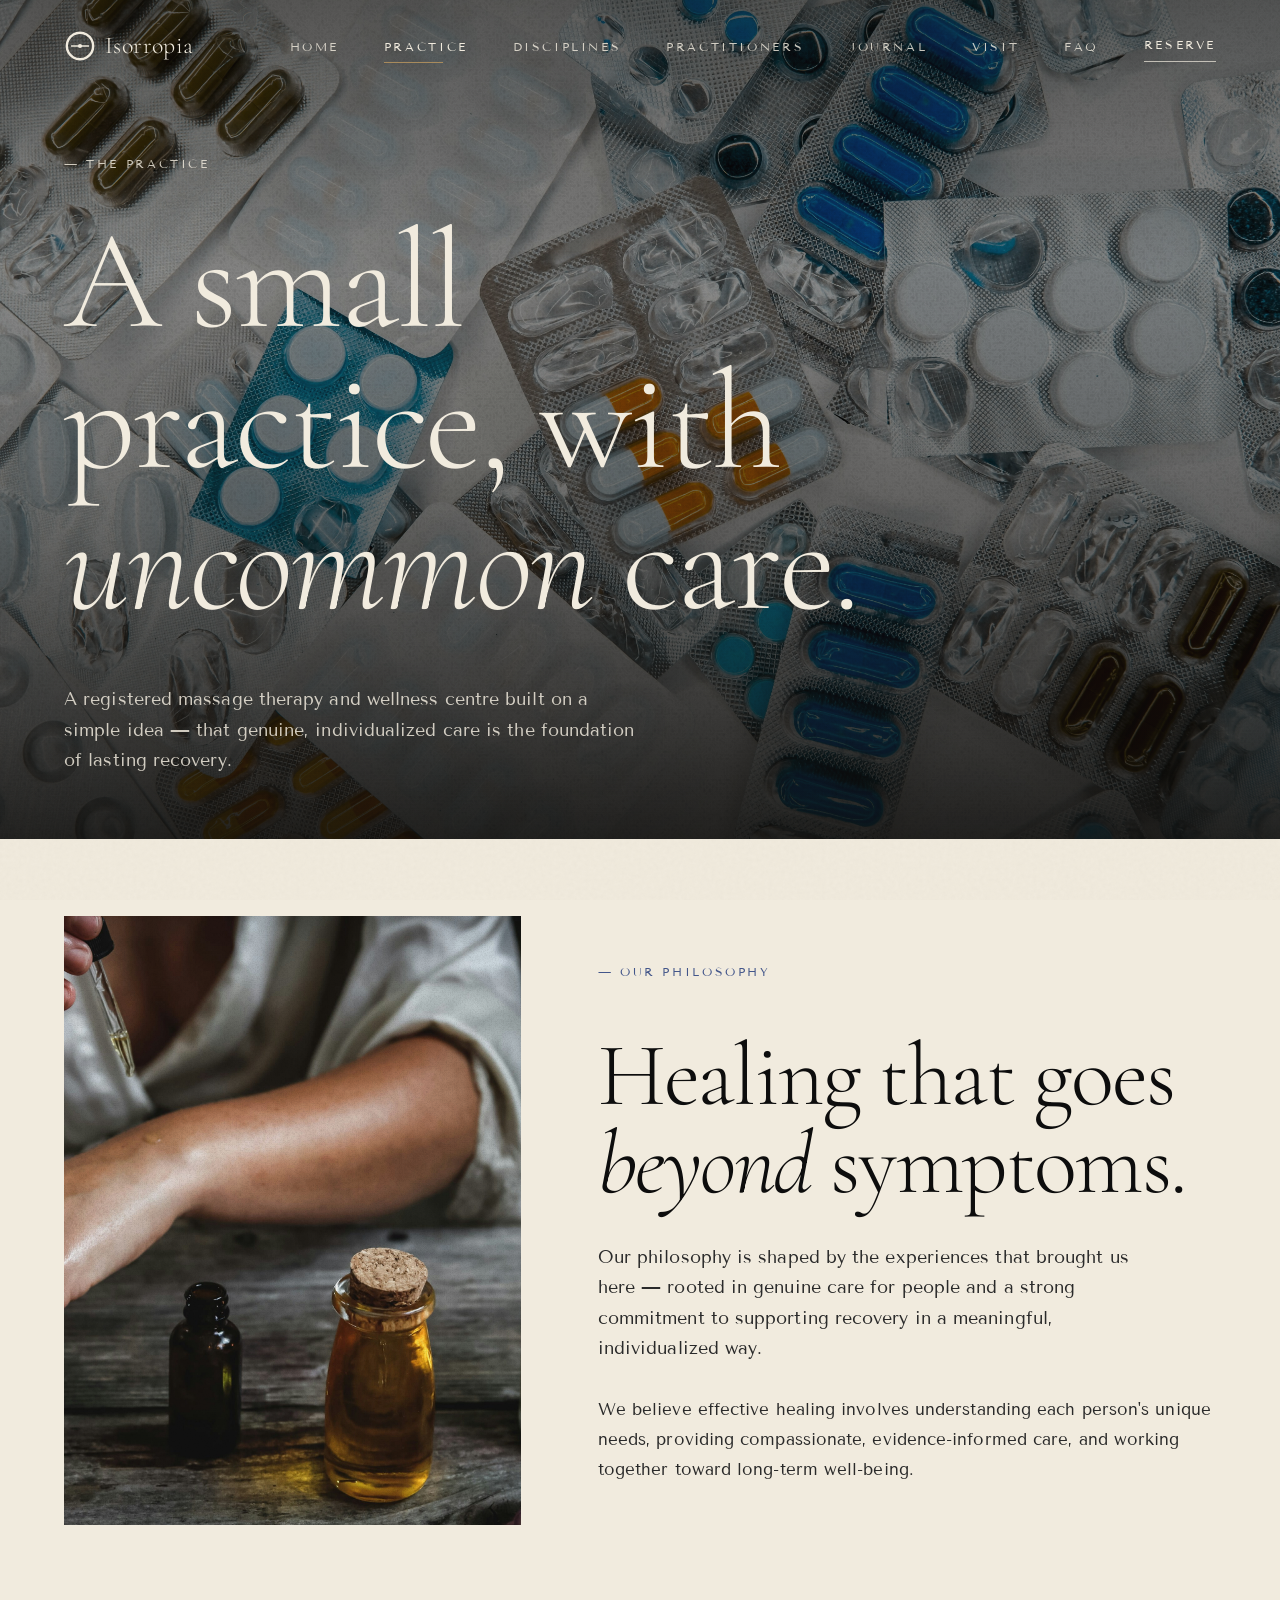
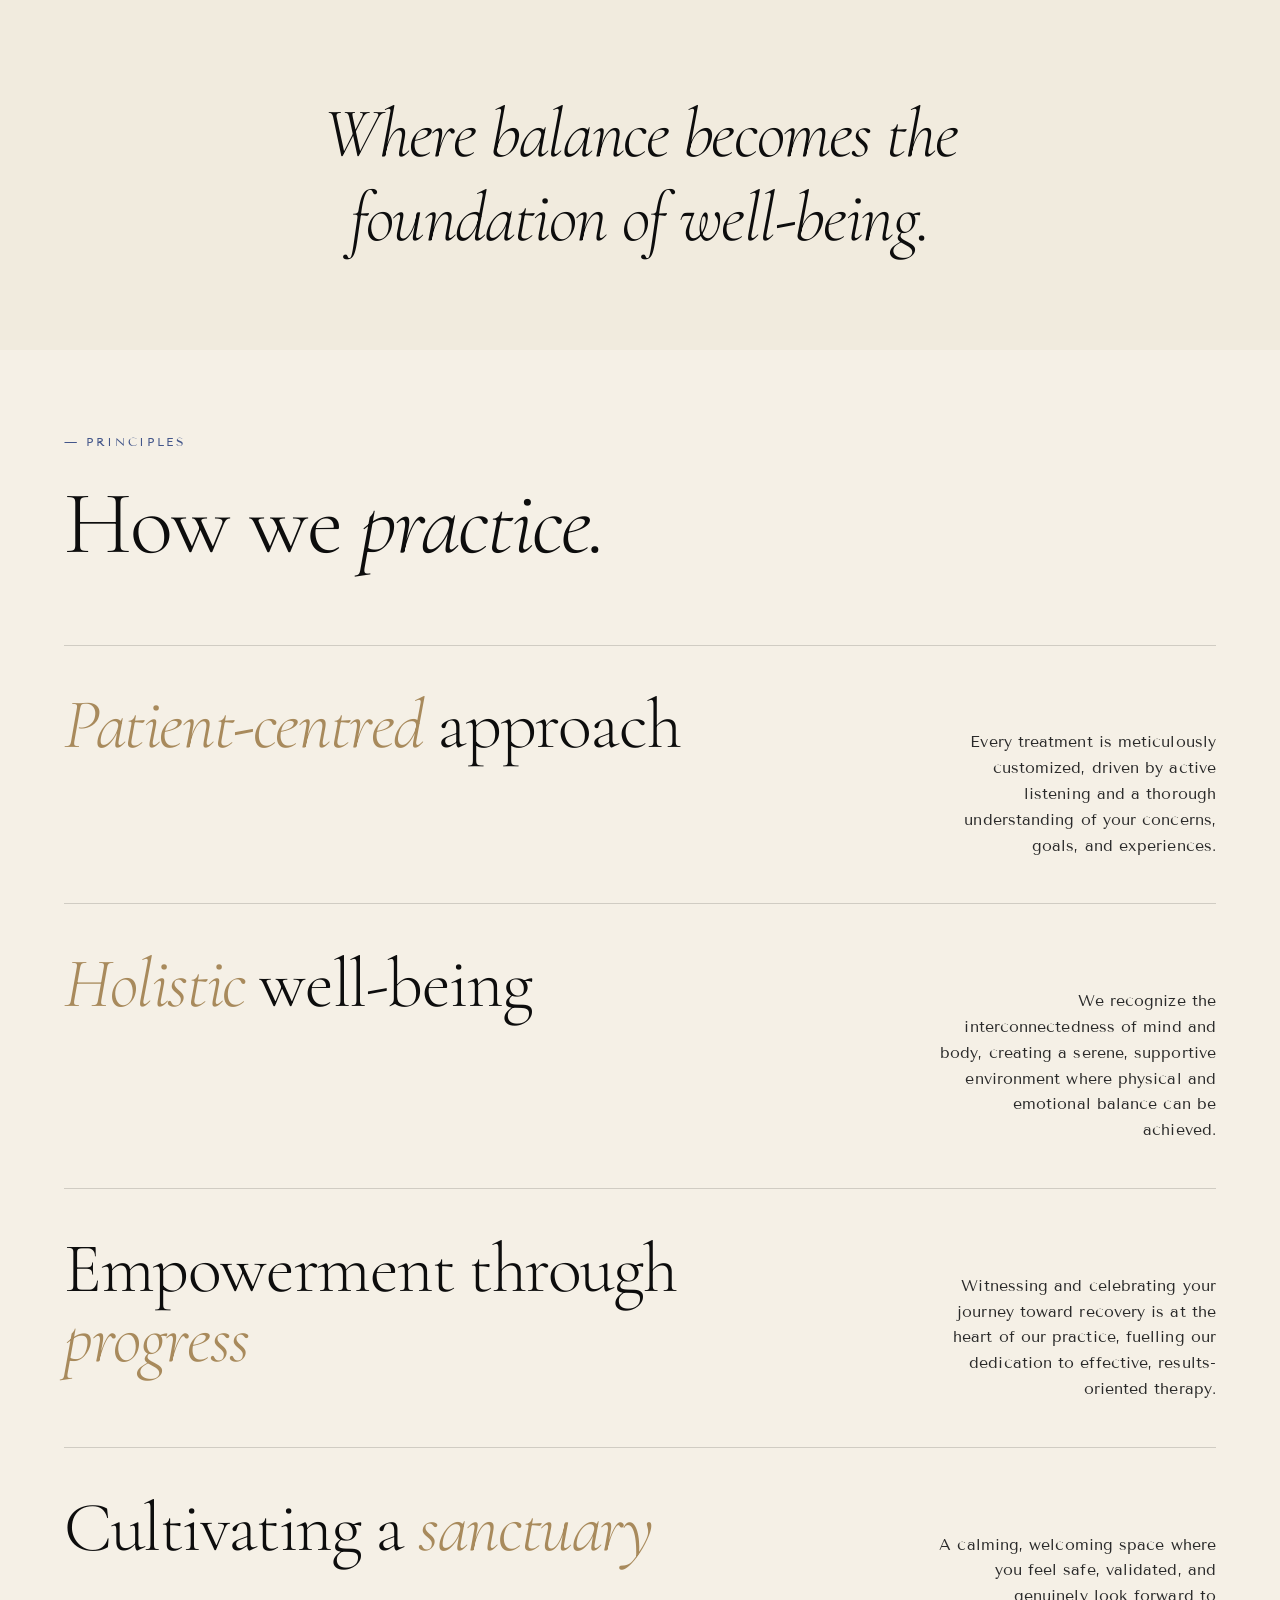
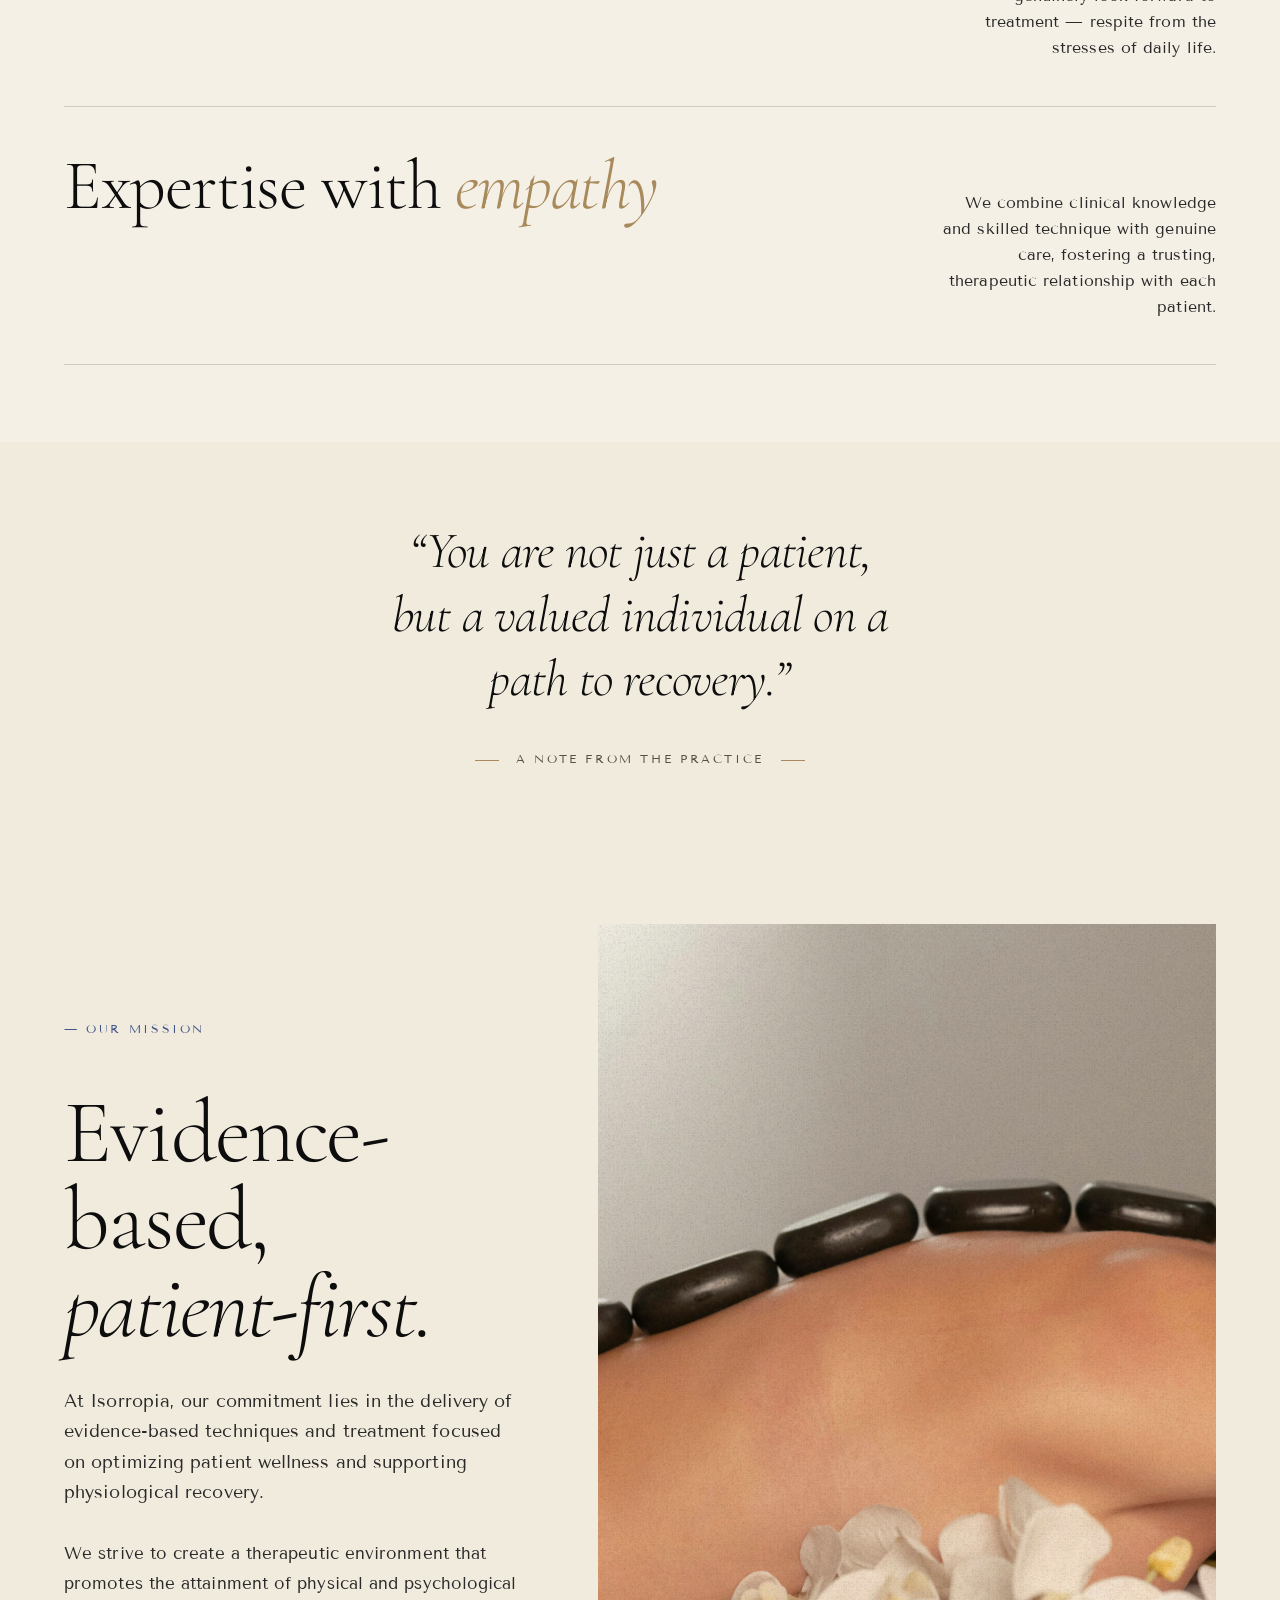
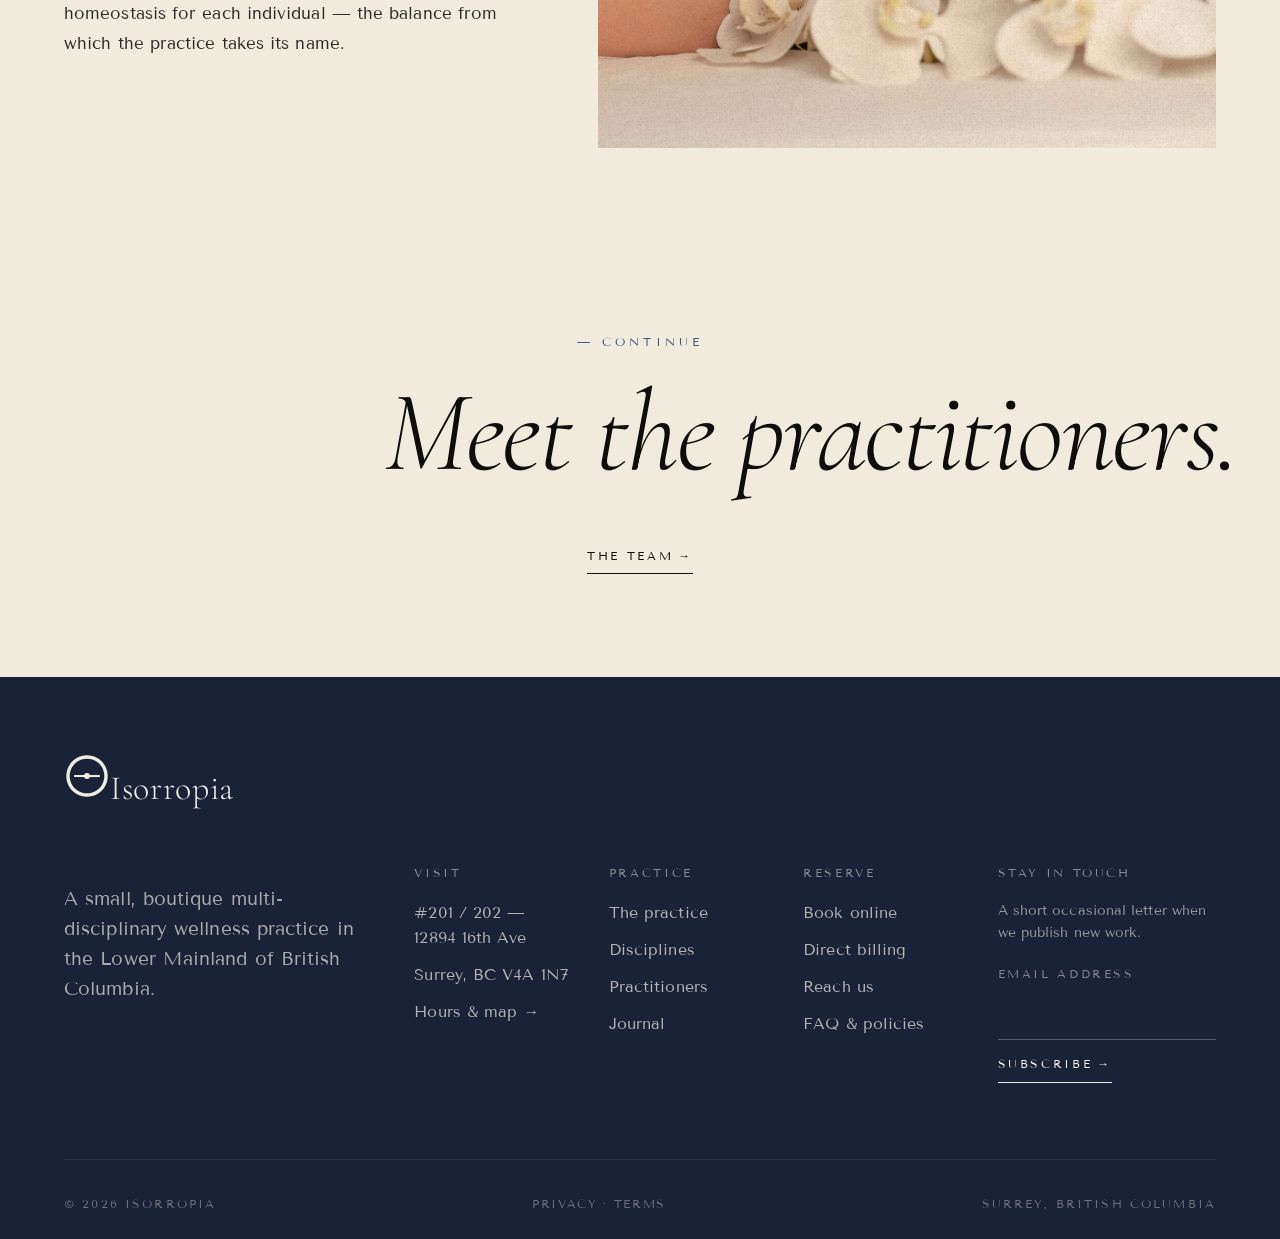
==== commit 2bcabcad: "Add files via upload" ====
--- a/about.html
+++ b/about.html
@@ -183,7 +183,7 @@
     <section class="closing">
       <div class="wrap-text">
         <span class="eyebrow rv">— Continue</span>
-        <h2 class="rv" data-delay="1" style="text-align: center;">
+        <h2 class="rv" data-delay="1" style="text-align: center; white-space: nowrap;">
           <em>Meet</em> the practitioners.
         </h2>
         <div class="rv" data-delay="2" style="margin-top: 2rem;">
--- a/styles.css
+++ b/styles.css
@@ -1214,11 +1214,17 @@
 }
 
 
-/* ---------- Plain page hero — ensure header stays legible ---------- */
+/* ---------- Plain page hero — blue header ---------- */
 .plain-hero .site-header {
-  background: var(--paper);
-  border-bottom: var(--hairline);
-}
-.plain-hero .site-header .brand { color: var(--olive-ink); }
-.plain-hero .site-header .nav a { color: var(--olive-mid); }
+  background: #1a2238;
+  border-bottom: none;
+}
+.plain-hero .site-header .brand { color: var(--bone); }
+.plain-hero .site-header .brand em { color: var(--tan); }
+.plain-hero .site-header .nav a { color: rgba(241, 235, 222, 0.82); }
+.plain-hero .site-header .nav a:hover,
+.plain-hero .site-header .nav a.active { color: var(--bone); }
+.plain-hero .site-header .nav-cta { color: var(--bone); border-color: rgba(241,235,222,0.5); }
+.plain-hero .site-header .menu-toggle span { background: var(--bone); }
+.plain-hero .page-hero { padding-top: clamp(9rem, 15vw, 13rem); }
 .plain-hero .page-hero h1 { max-width: 100%; }
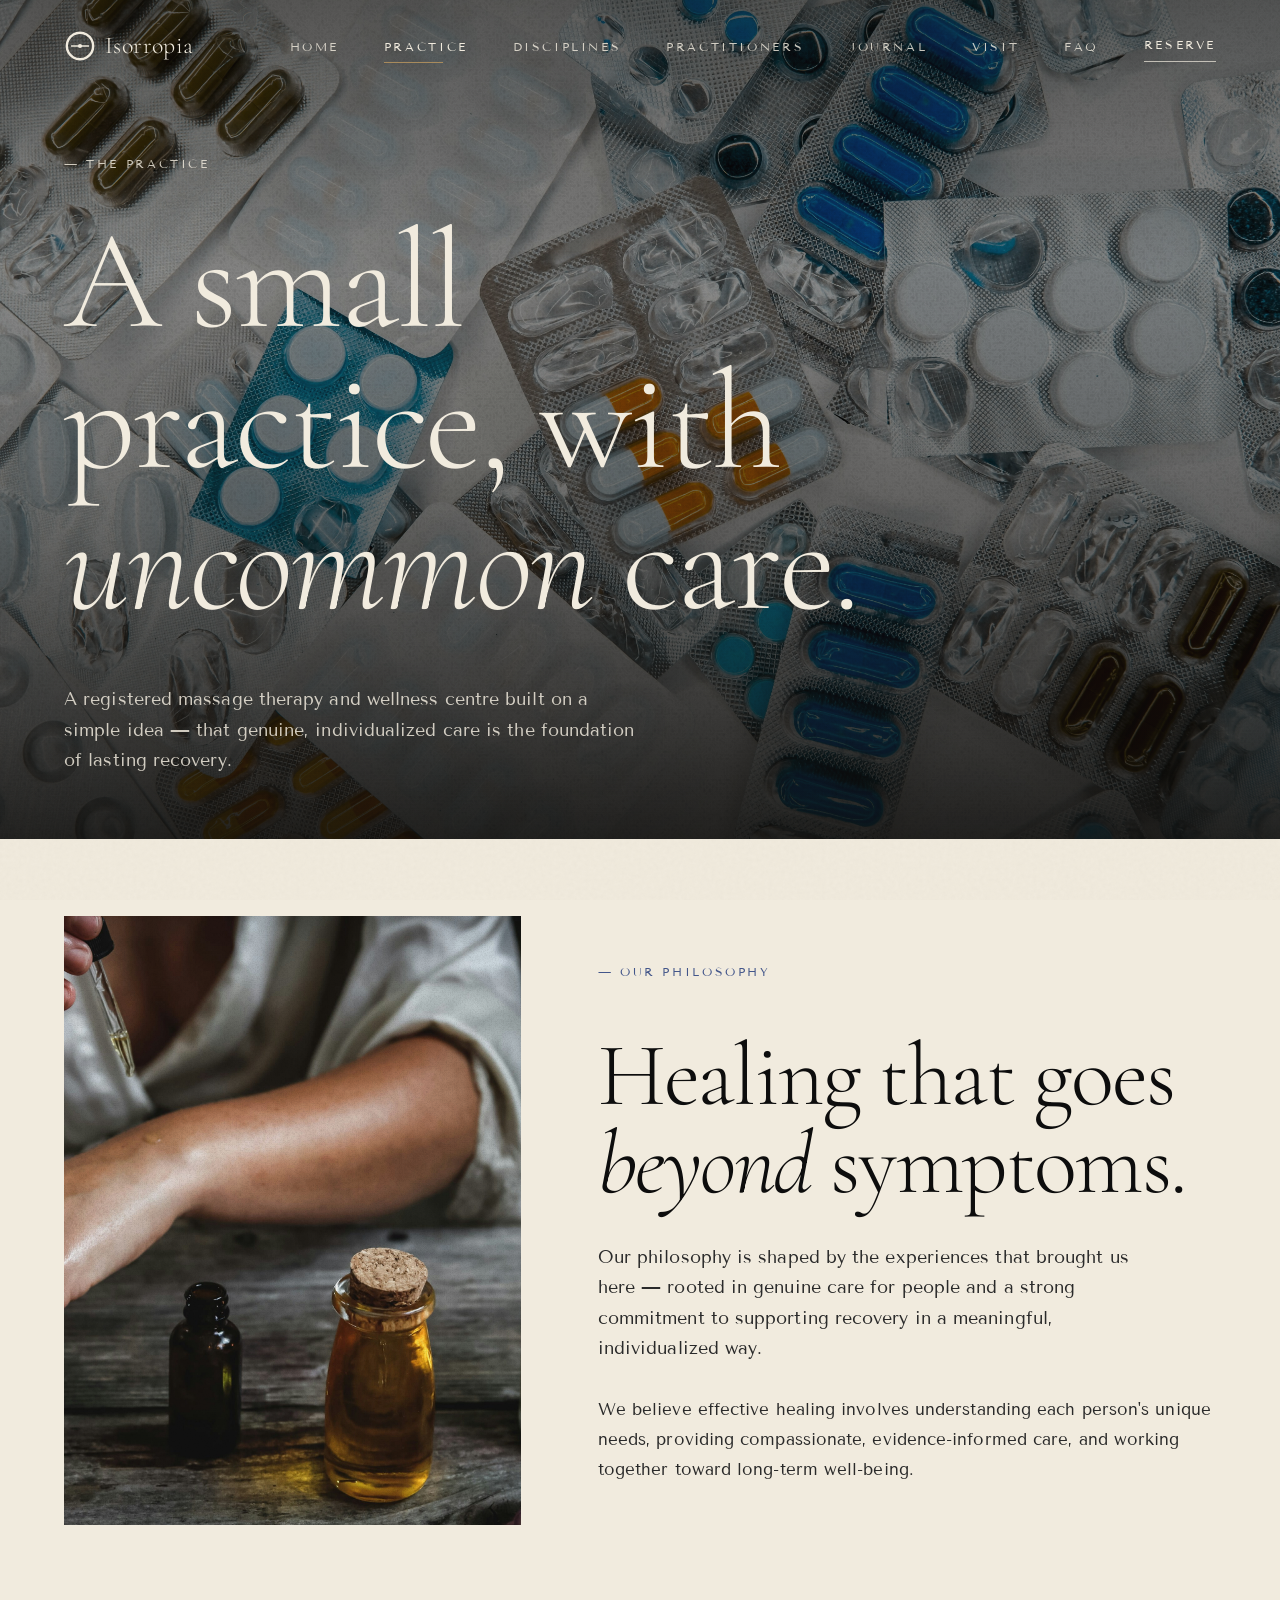
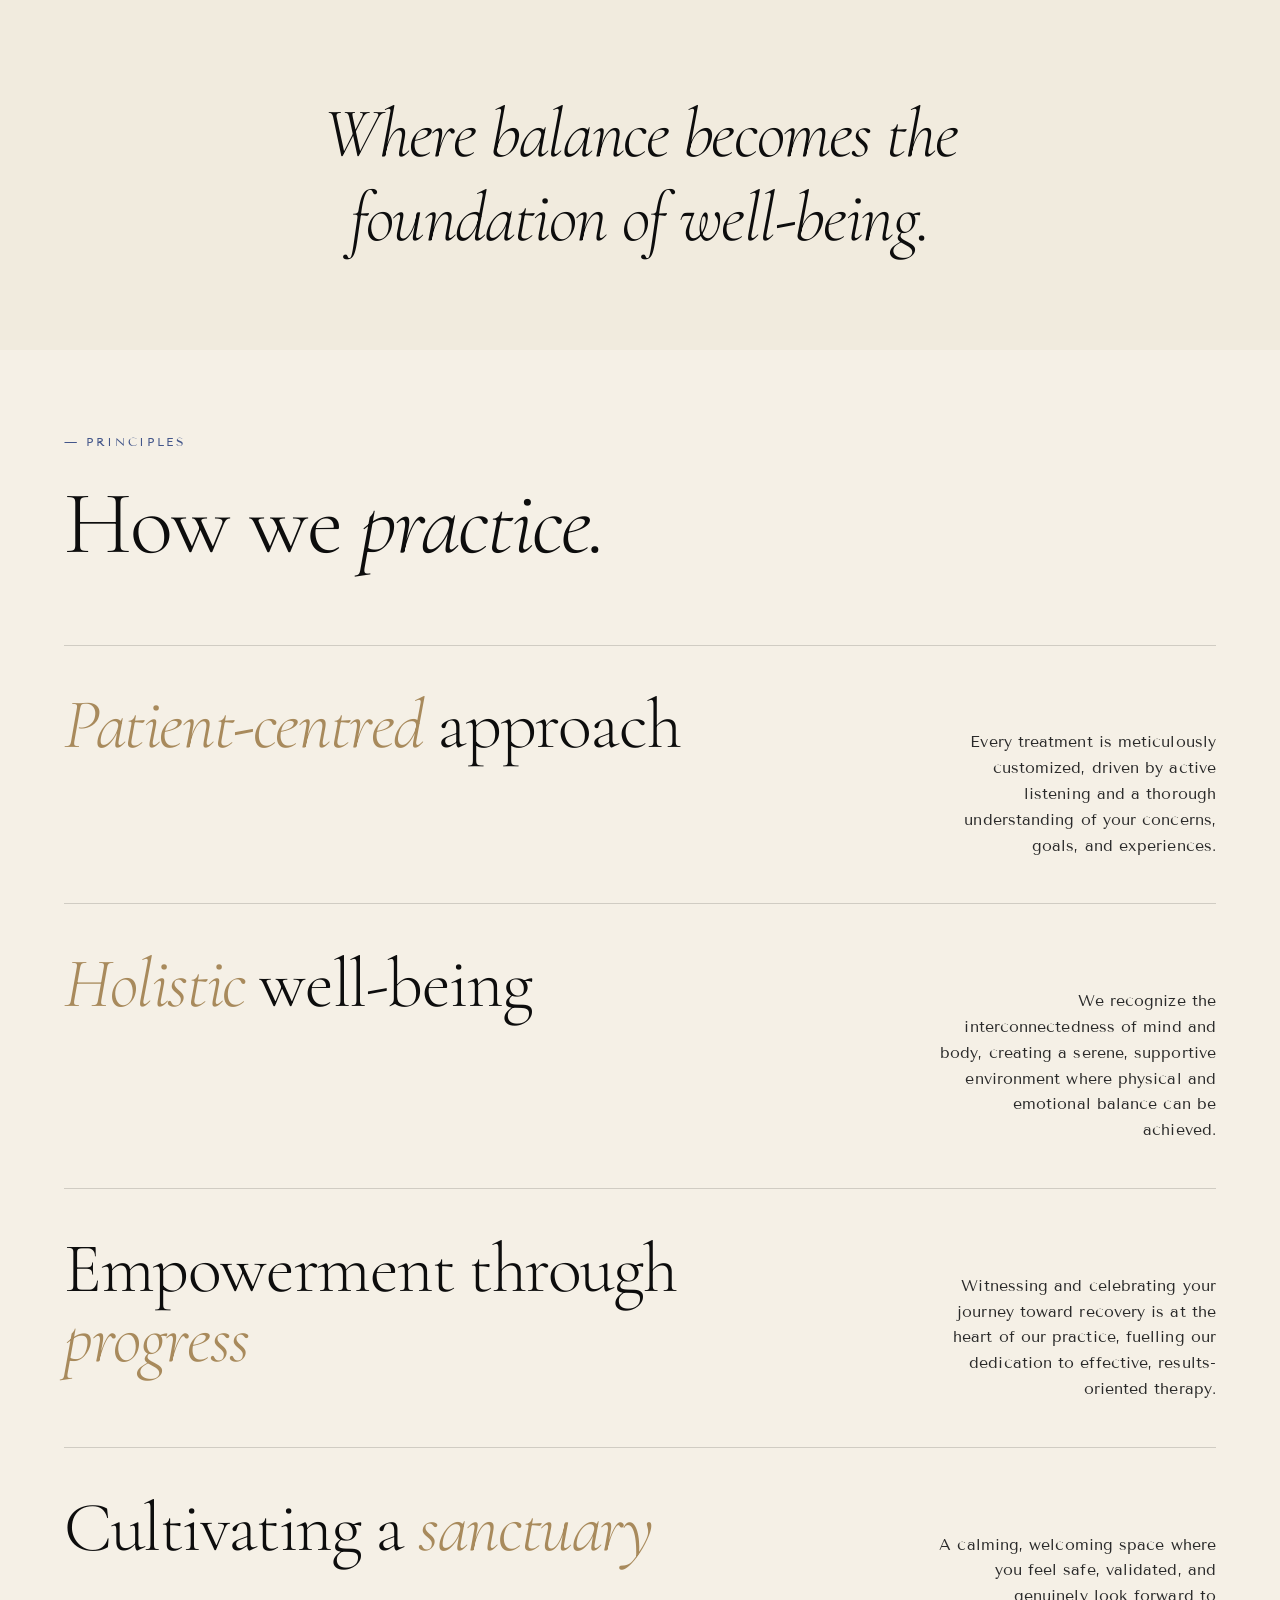
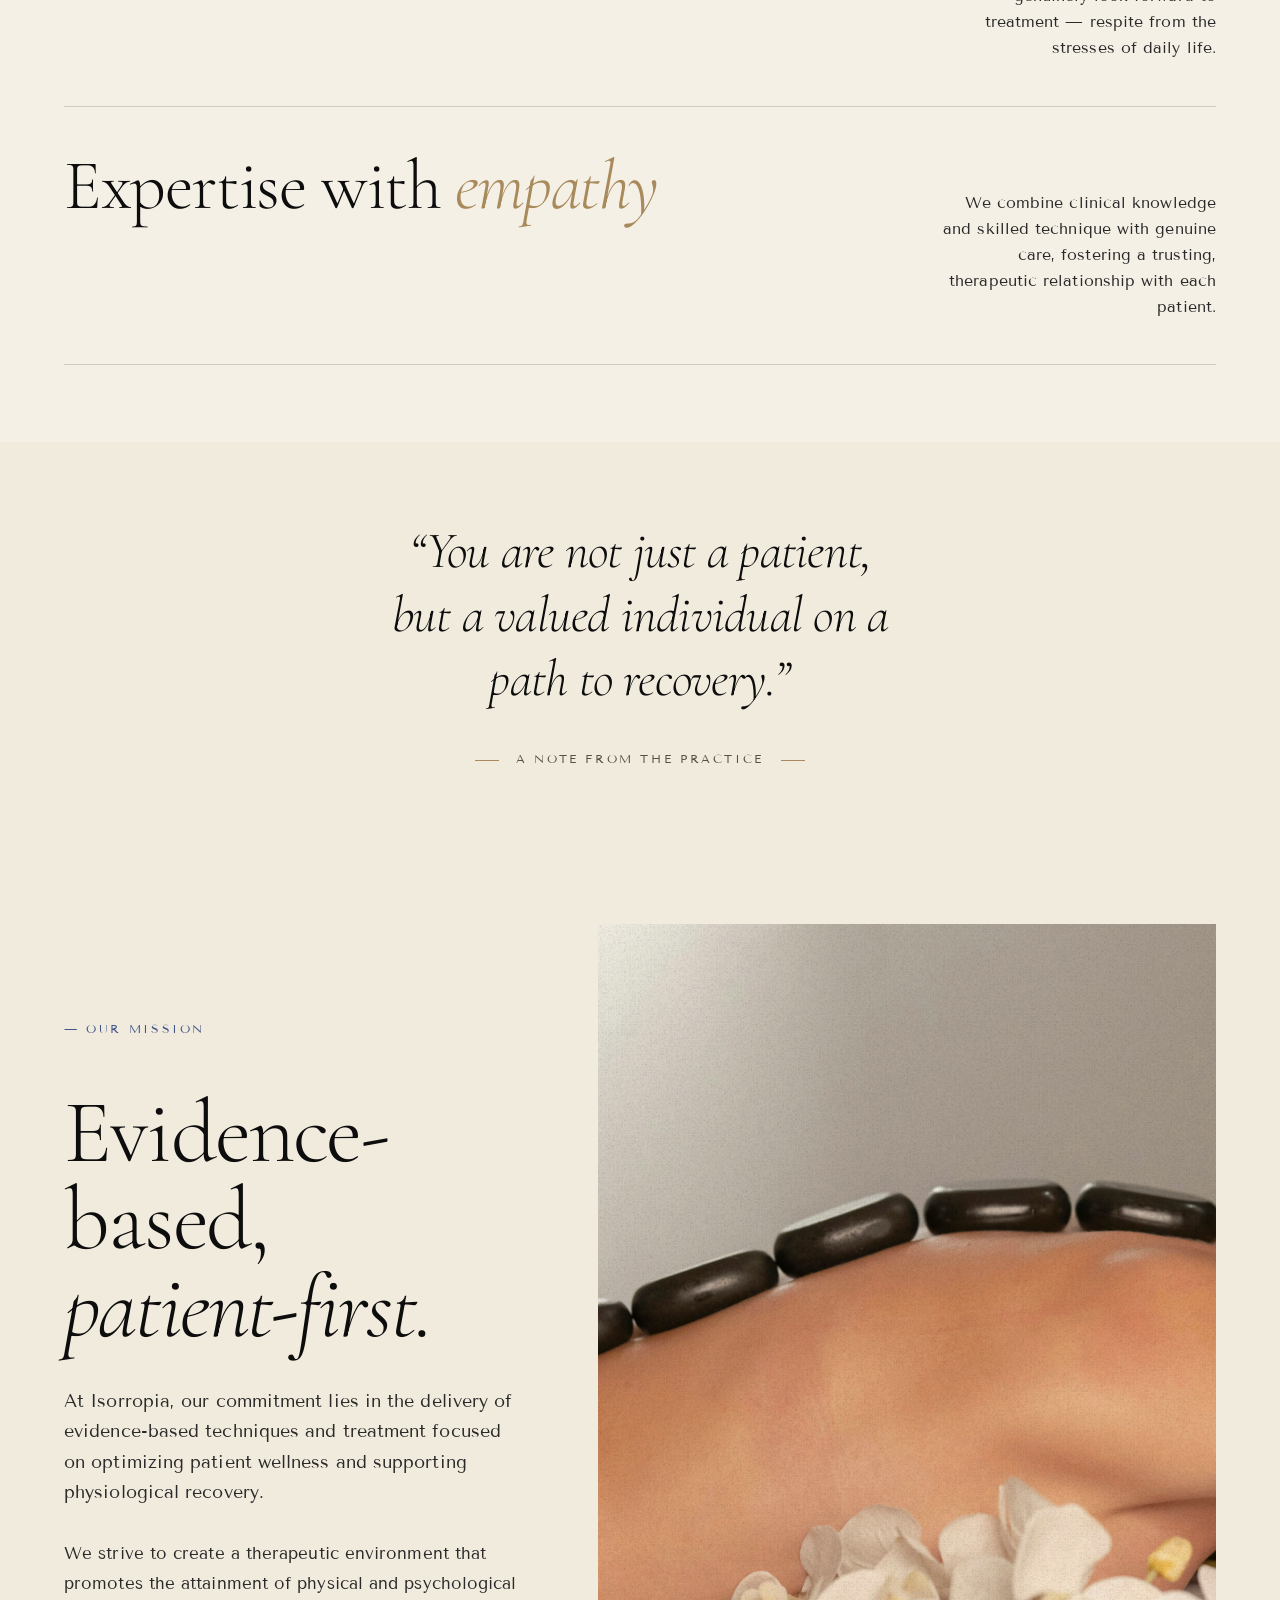
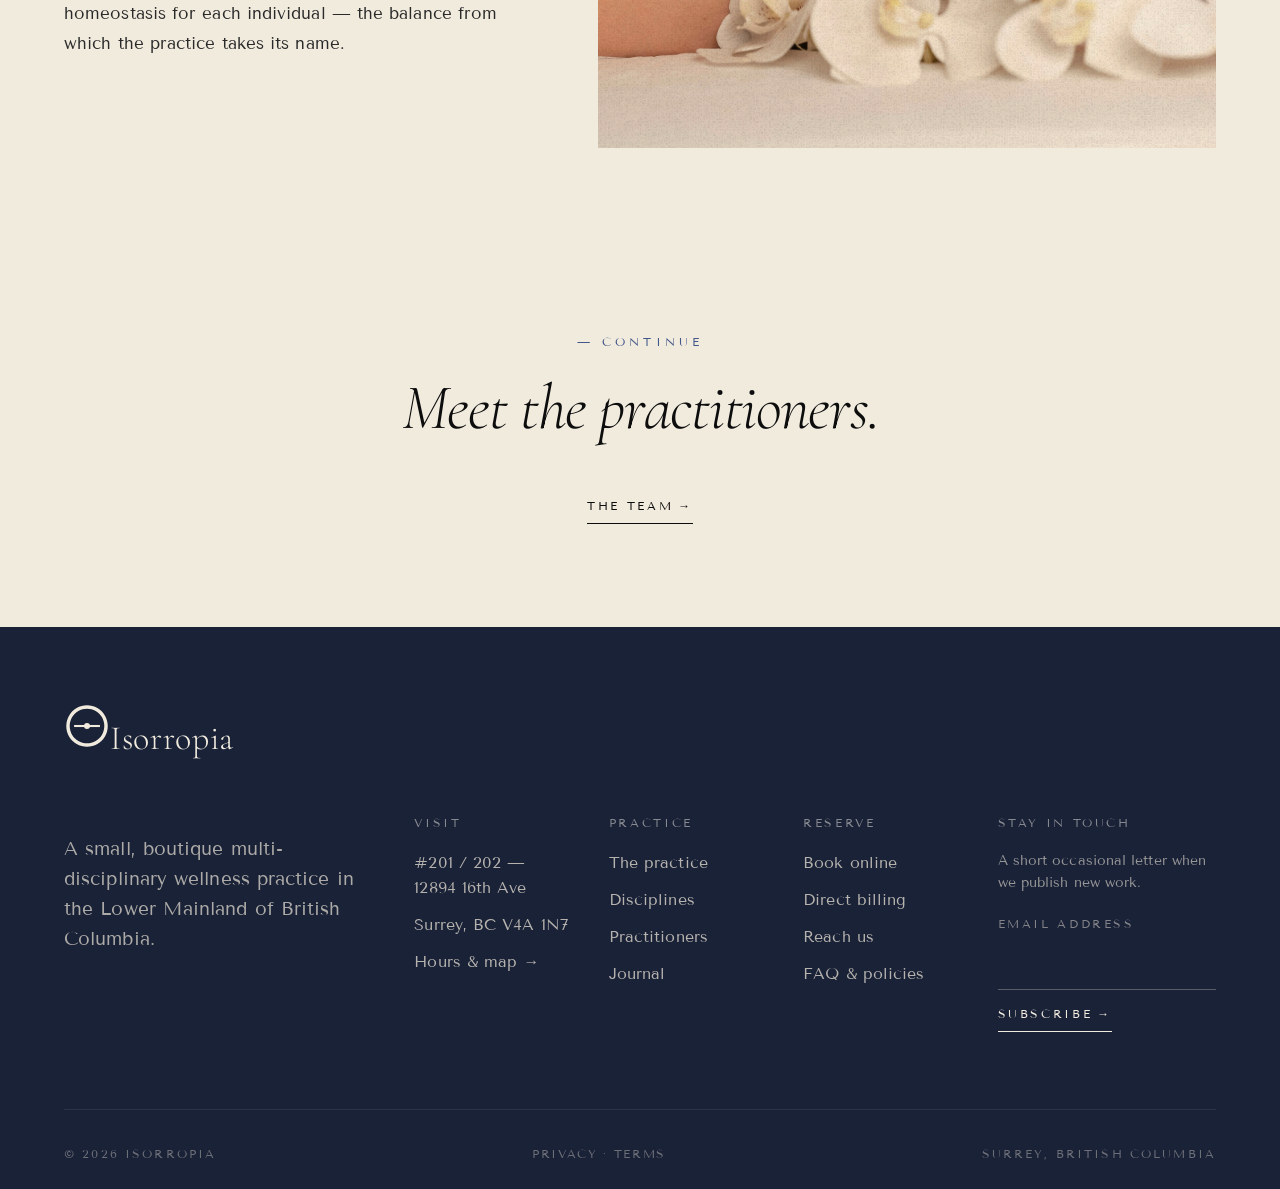
==== commit dfbc3805: "Add files via upload" ====
--- a/about.html
+++ b/about.html
@@ -183,7 +183,7 @@
     <section class="closing">
       <div class="wrap-text">
         <span class="eyebrow rv">— Continue</span>
-        <h2 class="rv" data-delay="1" style="text-align: center; white-space: nowrap;">
+        <h2 class="rv" data-delay="1" style="text-align: center; font-size: clamp(2rem, 5vw, 4.5rem); white-space: nowrap;">
           <em>Meet</em> the practitioners.
         </h2>
         <div class="rv" data-delay="2" style="margin-top: 2rem;">
--- a/styles.css
+++ b/styles.css
@@ -211,12 +211,23 @@
   transition: background var(--med) var(--ease), padding var(--med) var(--ease);
 }
 .site-header.scrolled {
-  background: rgba(241, 235, 222, 0.88);
-  backdrop-filter: blur(12px);
-  -webkit-backdrop-filter: blur(12px);
+  background: rgba(26, 34, 56, 0.96);
+  backdrop-filter: blur(14px);
+  -webkit-backdrop-filter: blur(14px);
   padding-block: 1rem;
-  border-bottom: var(--hairline-soft);
-}
+  border-bottom: none;
+}
+/* When scrolled, always show light nav text */
+.site-header.scrolled .brand { color: var(--bone) !important; }
+.site-header.scrolled .brand em { color: var(--tan) !important; }
+.site-header.scrolled .nav a { color: rgba(241, 235, 222, 0.82) !important; }
+.site-header.scrolled .nav a:hover,
+.site-header.scrolled .nav a.active { color: var(--bone) !important; }
+.site-header.scrolled .nav-cta {
+  color: var(--bone) !important;
+  border-bottom-color: rgba(241, 235, 222, 0.5) !important;
+}
+.site-header.scrolled .menu-toggle span { background: var(--bone) !important; }
 
 .site-header .wrap {
   display: flex;
@@ -449,7 +460,7 @@
 }
 
 .hero h1 {
-  max-width: 14ch;
+  max-width: 22ch;
   margin-bottom: clamp(2rem, 4vw, 3.5rem);
 }
 .hero h1,
@@ -464,6 +475,7 @@
 }
 .page-hero--image h1 {
   margin-bottom: clamp(1.6rem, 3vw, 2.6rem);
+  max-width: 24ch;
 }
 
 .hero-actions {
@@ -529,7 +541,7 @@
   padding-block: clamp(7rem, 12vw, 11rem) clamp(3rem, 6vw, 5rem);
 }
 .page-hero h1 {
-  max-width: 16ch;
+  max-width: 26ch;
 }
 .page-hero .lead {
   margin-top: clamp(2rem, 4vw, 3rem);
@@ -1224,7 +1236,8 @@
 .plain-hero .site-header .nav a { color: rgba(241, 235, 222, 0.82); }
 .plain-hero .site-header .nav a:hover,
 .plain-hero .site-header .nav a.active { color: var(--bone); }
-.plain-hero .site-header .nav-cta { color: var(--bone); border-color: rgba(241,235,222,0.5); }
+.plain-hero .site-header .nav-cta { color: var(--bone) !important; border-bottom-color: rgba(241,235,222,0.5) !important; }
+.plain-hero .site-header .nav-cta:hover { color: var(--tan) !important; border-bottom-color: var(--tan) !important; }
 .plain-hero .site-header .menu-toggle span { background: var(--bone); }
 .plain-hero .page-hero { padding-top: clamp(9rem, 15vw, 13rem); }
 .plain-hero .page-hero h1 { max-width: 100%; }
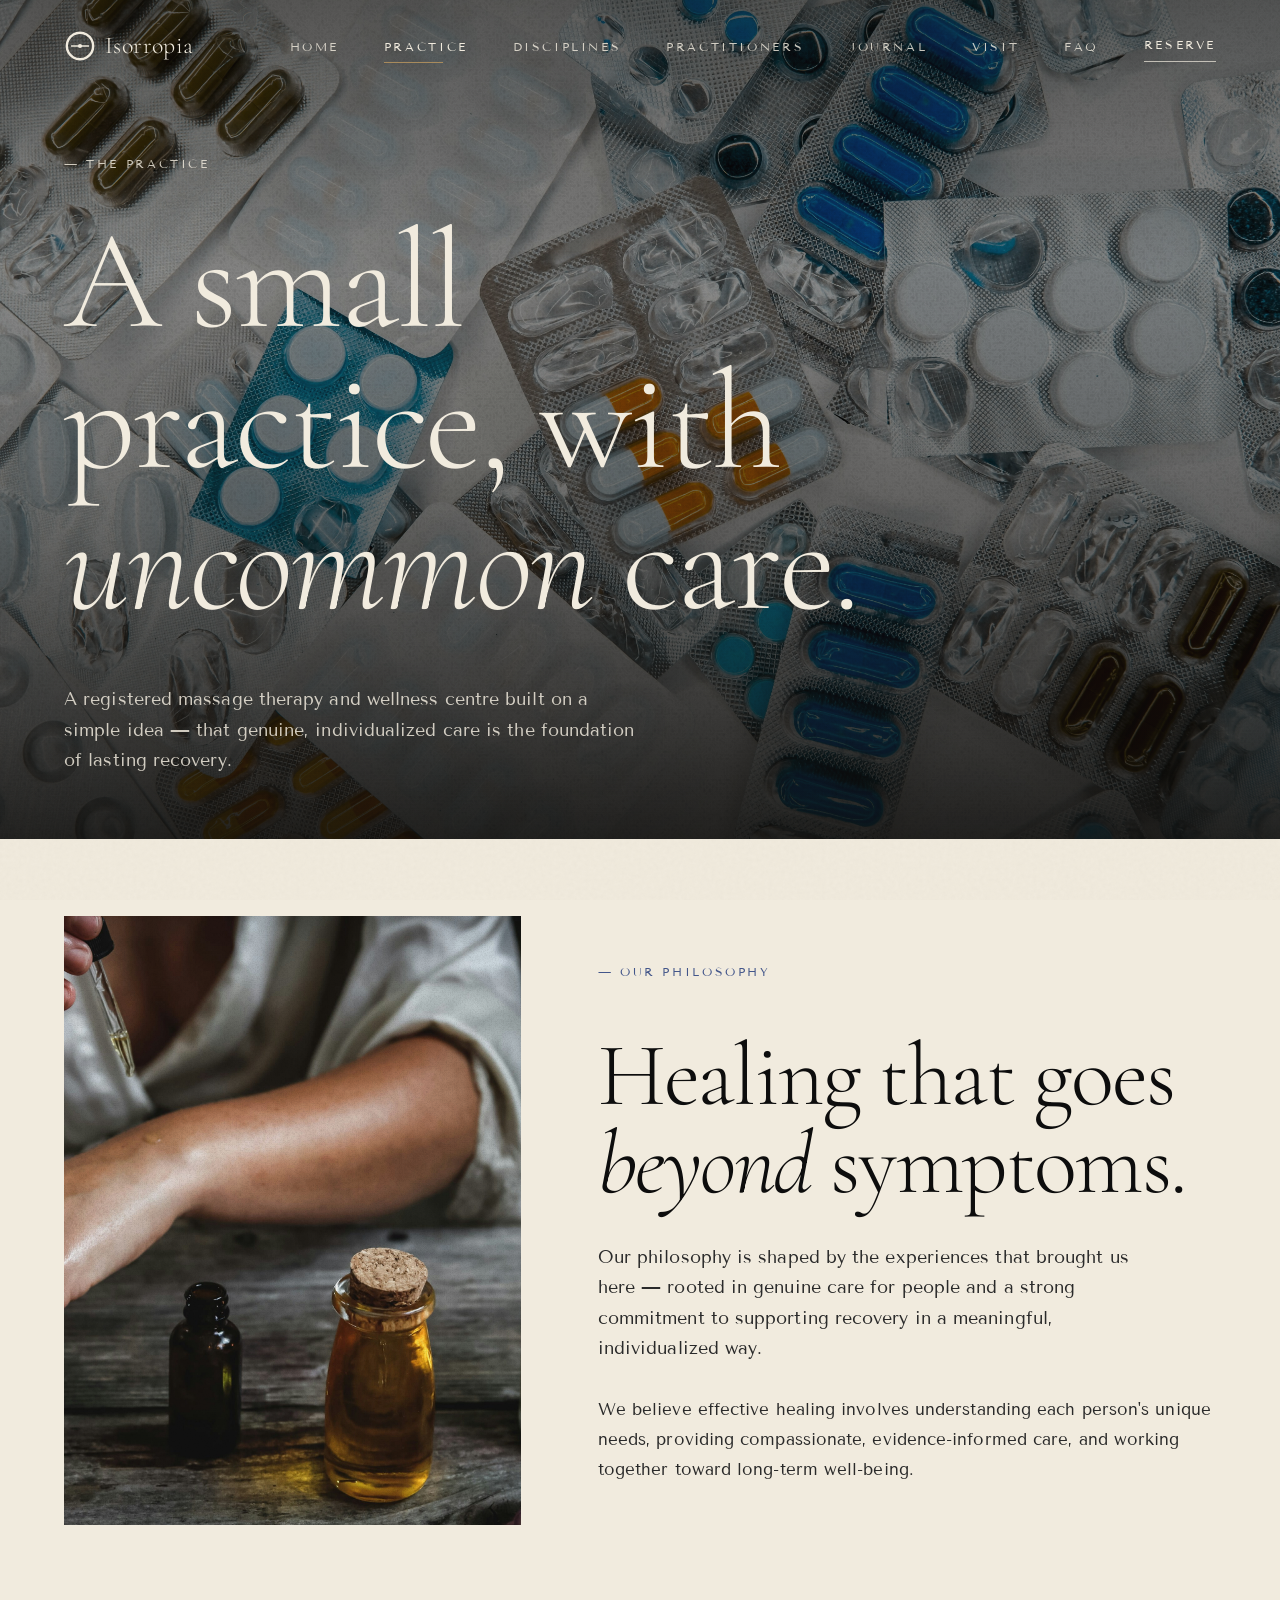
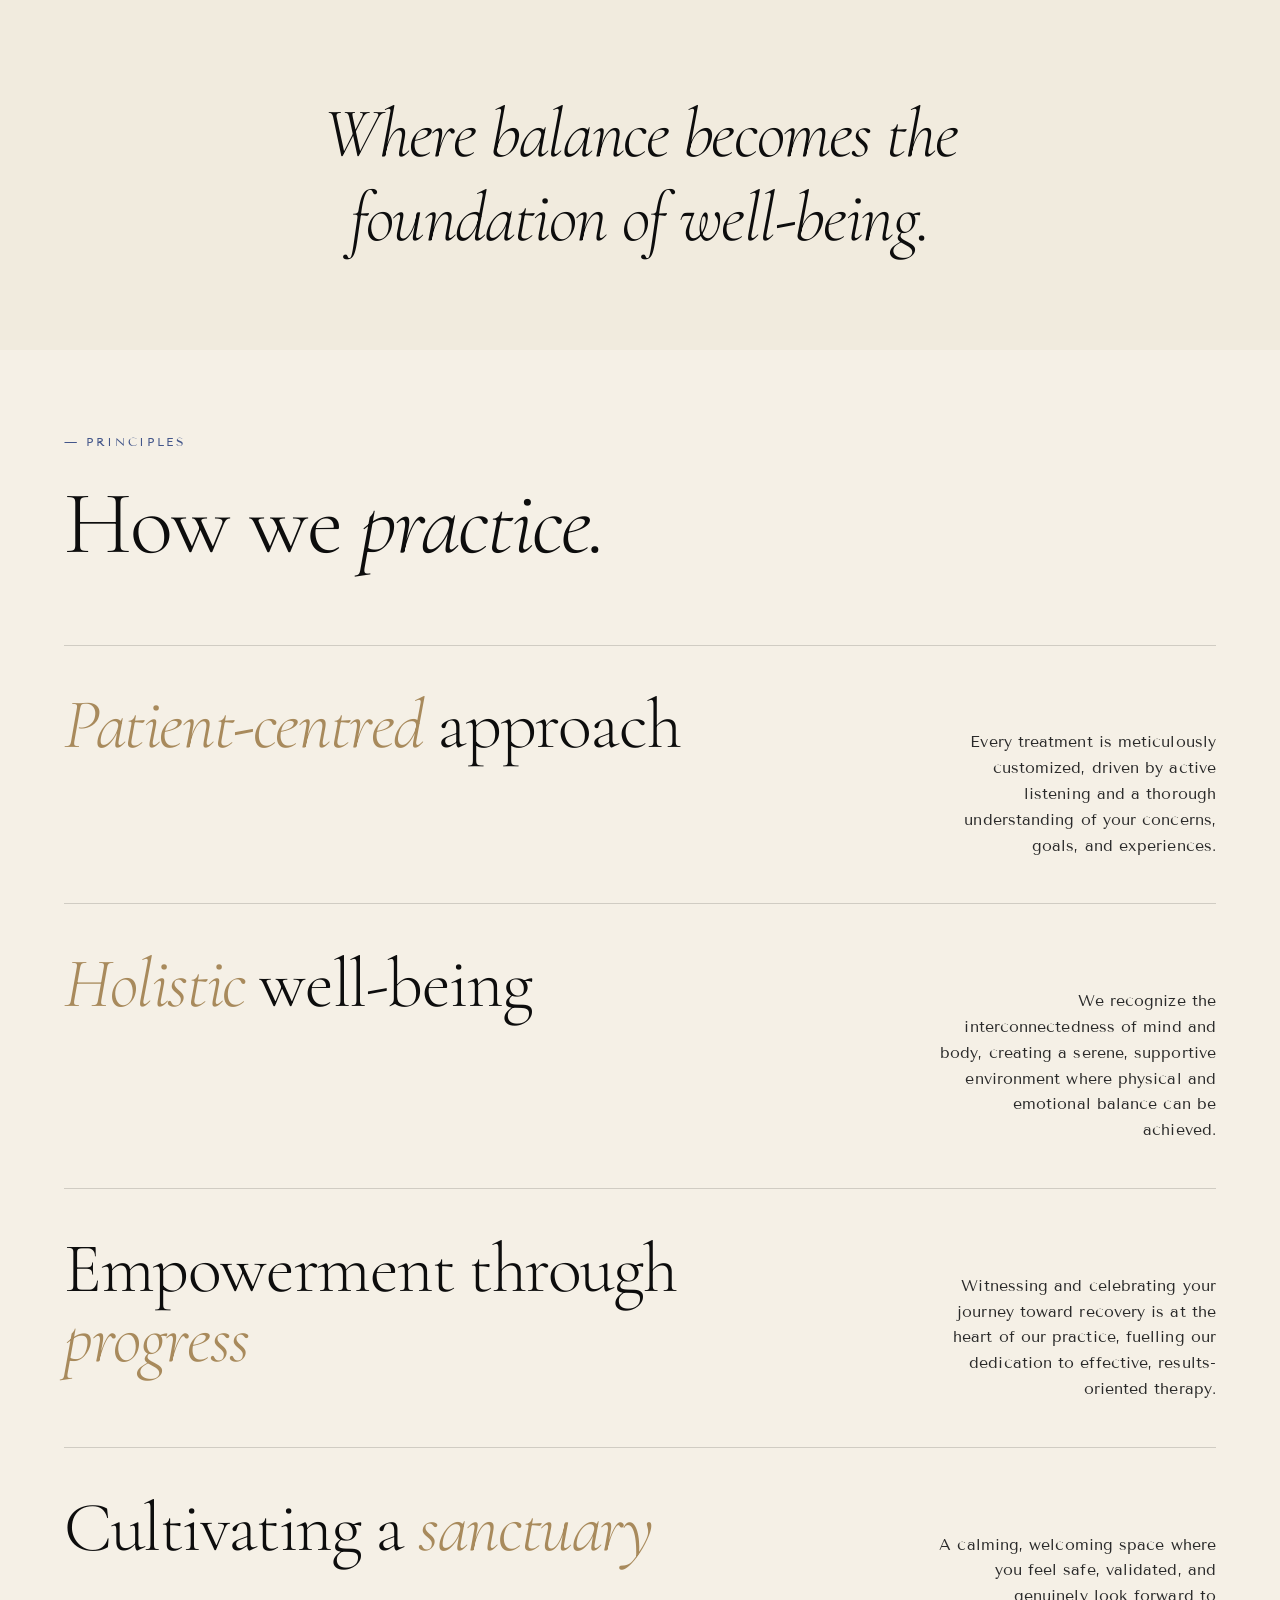
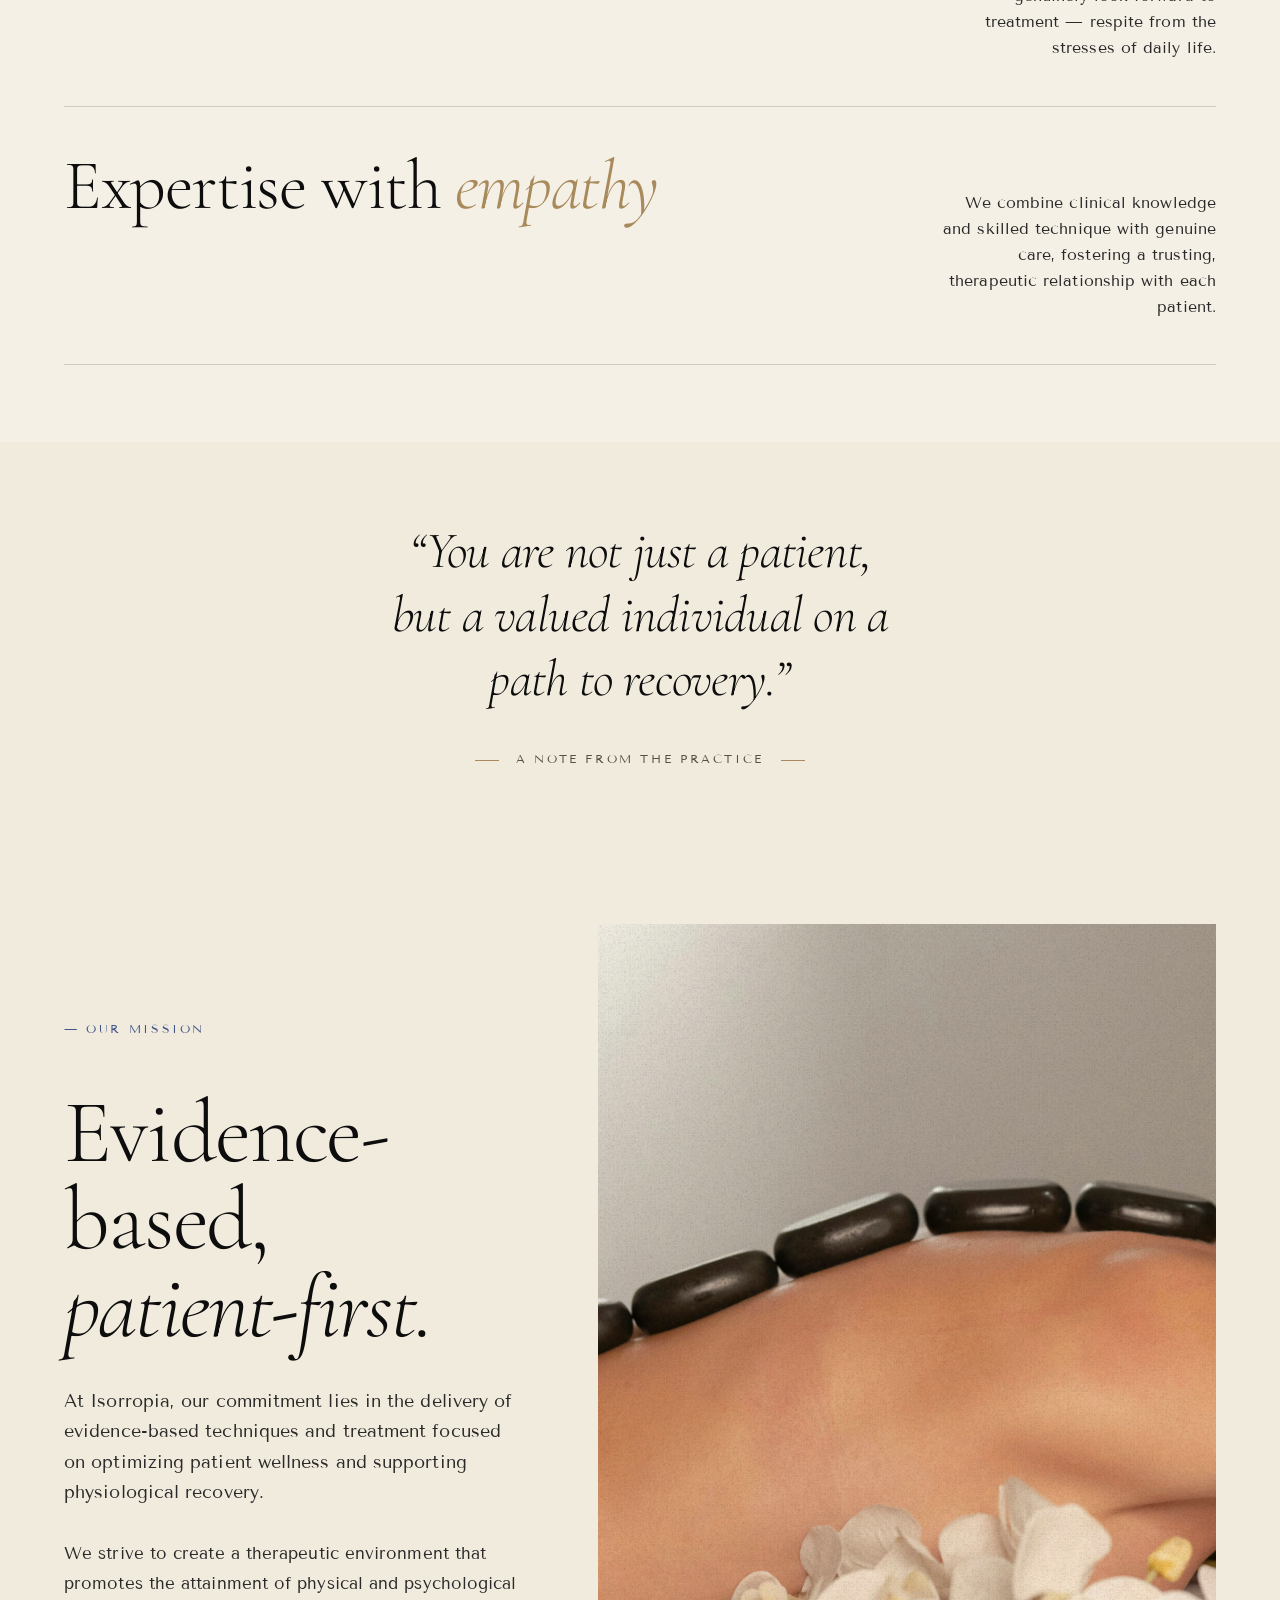
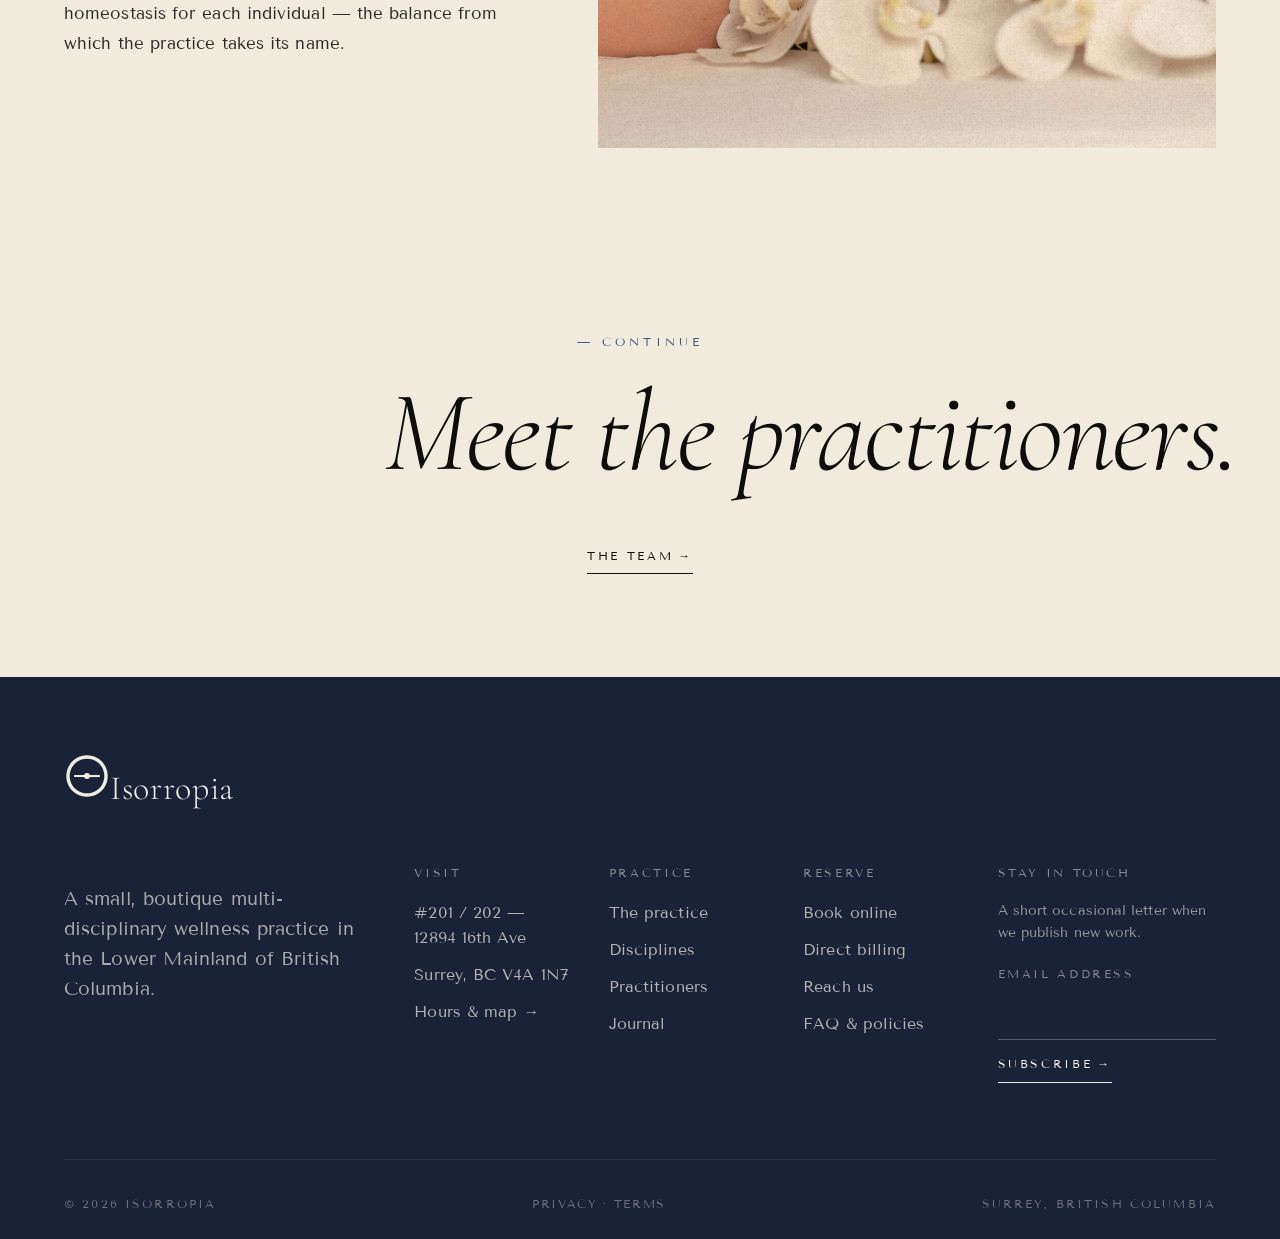
==== commit a289cccc: "Add files via upload" ====
--- a/about.html
+++ b/about.html
@@ -183,7 +183,7 @@
     <section class="closing">
       <div class="wrap-text">
         <span class="eyebrow rv">— Continue</span>
-        <h2 class="rv" data-delay="1" style="text-align: center; font-size: clamp(2rem, 5vw, 4.5rem); white-space: nowrap;">
+        <h2 class="rv" data-delay="1" style="text-align: center; white-space: nowrap;">
           <em>Meet</em> the practitioners.
         </h2>
         <div class="rv" data-delay="2" style="margin-top: 2rem;">
--- a/styles.css
+++ b/styles.css
@@ -211,23 +211,12 @@
   transition: background var(--med) var(--ease), padding var(--med) var(--ease);
 }
 .site-header.scrolled {
-  background: rgba(26, 34, 56, 0.96);
-  backdrop-filter: blur(14px);
-  -webkit-backdrop-filter: blur(14px);
+  background: rgba(241, 235, 222, 0.88);
+  backdrop-filter: blur(12px);
+  -webkit-backdrop-filter: blur(12px);
   padding-block: 1rem;
-  border-bottom: none;
-}
-/* When scrolled, always show light nav text */
-.site-header.scrolled .brand { color: var(--bone) !important; }
-.site-header.scrolled .brand em { color: var(--tan) !important; }
-.site-header.scrolled .nav a { color: rgba(241, 235, 222, 0.82) !important; }
-.site-header.scrolled .nav a:hover,
-.site-header.scrolled .nav a.active { color: var(--bone) !important; }
-.site-header.scrolled .nav-cta {
-  color: var(--bone) !important;
-  border-bottom-color: rgba(241, 235, 222, 0.5) !important;
-}
-.site-header.scrolled .menu-toggle span { background: var(--bone) !important; }
+  border-bottom: var(--hairline-soft);
+}
 
 .site-header .wrap {
   display: flex;
@@ -460,7 +449,7 @@
 }
 
 .hero h1 {
-  max-width: 22ch;
+  max-width: 14ch;
   margin-bottom: clamp(2rem, 4vw, 3.5rem);
 }
 .hero h1,
@@ -475,7 +464,6 @@
 }
 .page-hero--image h1 {
   margin-bottom: clamp(1.6rem, 3vw, 2.6rem);
-  max-width: 24ch;
 }
 
 .hero-actions {
@@ -541,7 +529,7 @@
   padding-block: clamp(7rem, 12vw, 11rem) clamp(3rem, 6vw, 5rem);
 }
 .page-hero h1 {
-  max-width: 26ch;
+  max-width: 16ch;
 }
 .page-hero .lead {
   margin-top: clamp(2rem, 4vw, 3rem);
@@ -1236,8 +1224,7 @@
 .plain-hero .site-header .nav a { color: rgba(241, 235, 222, 0.82); }
 .plain-hero .site-header .nav a:hover,
 .plain-hero .site-header .nav a.active { color: var(--bone); }
-.plain-hero .site-header .nav-cta { color: var(--bone) !important; border-bottom-color: rgba(241,235,222,0.5) !important; }
-.plain-hero .site-header .nav-cta:hover { color: var(--tan) !important; border-bottom-color: var(--tan) !important; }
+.plain-hero .site-header .nav-cta { color: var(--bone); border-color: rgba(241,235,222,0.5); }
 .plain-hero .site-header .menu-toggle span { background: var(--bone); }
 .plain-hero .page-hero { padding-top: clamp(9rem, 15vw, 13rem); }
 .plain-hero .page-hero h1 { max-width: 100%; }
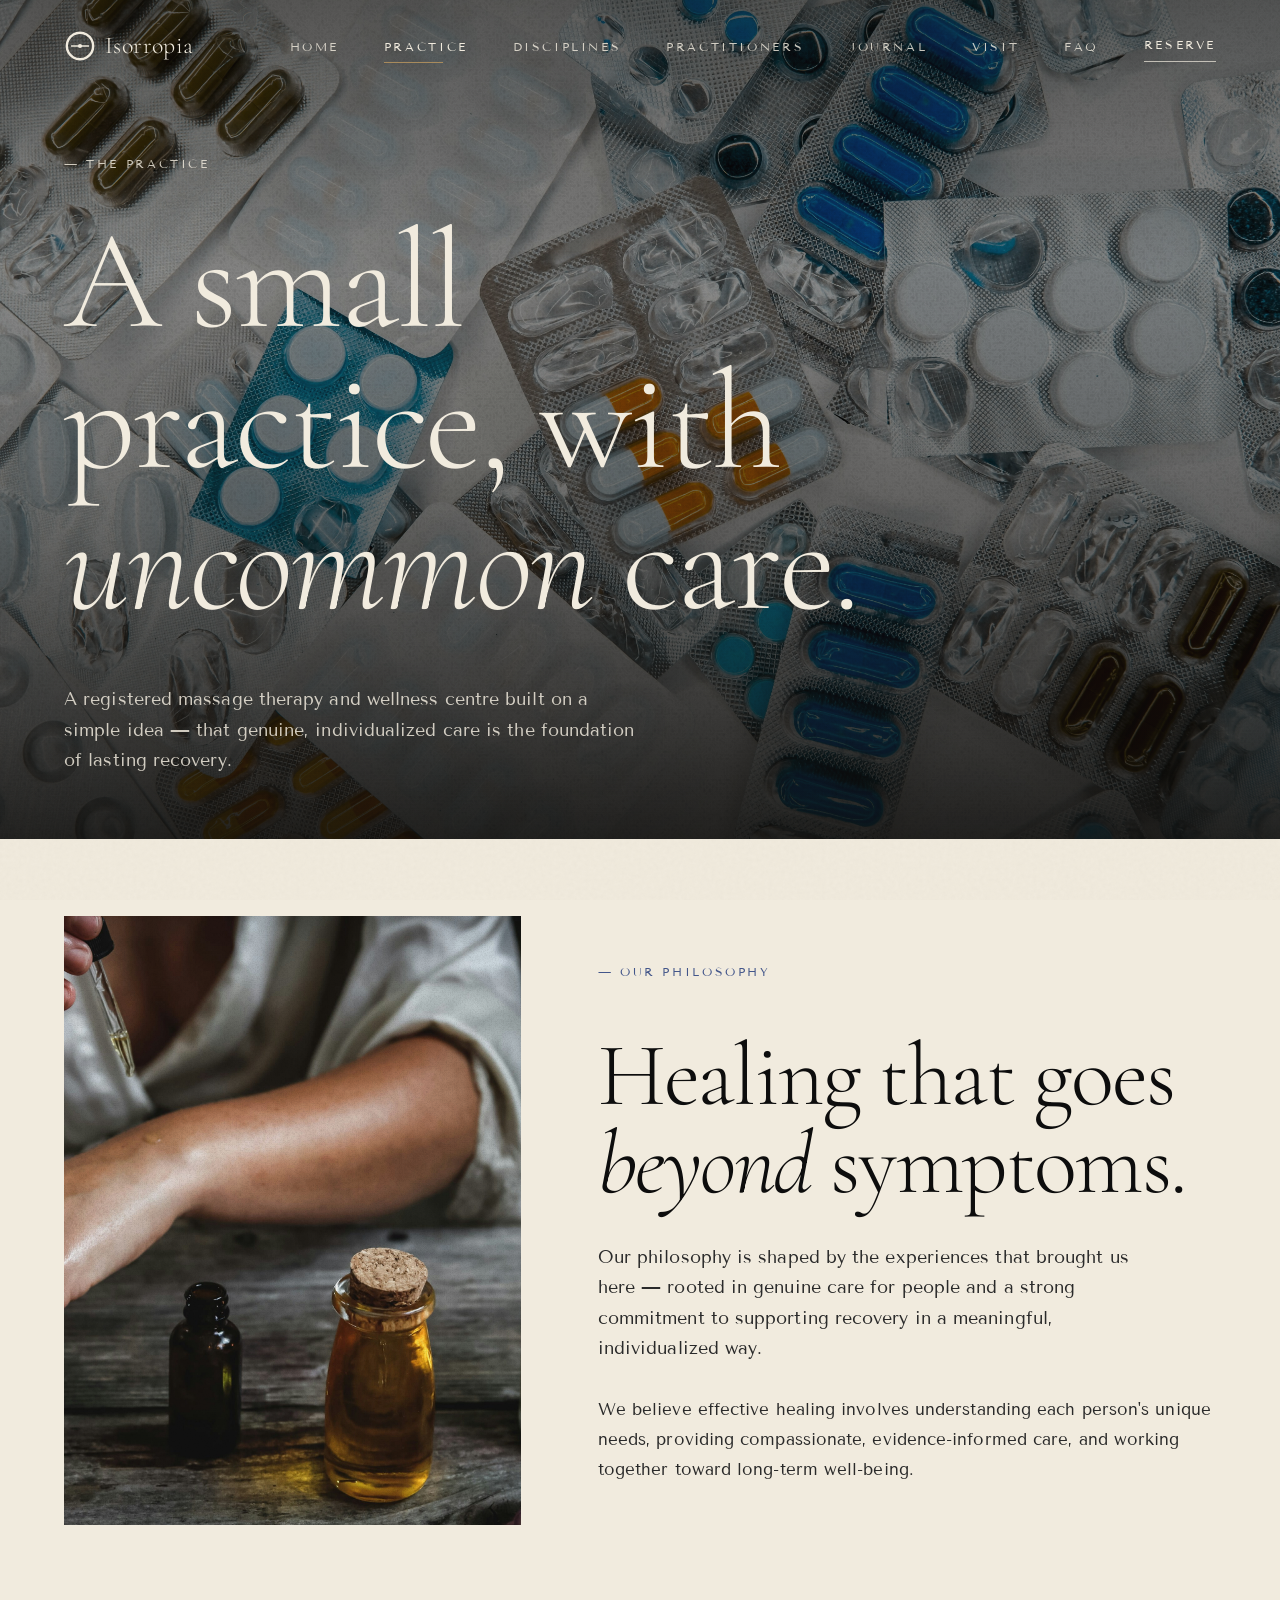
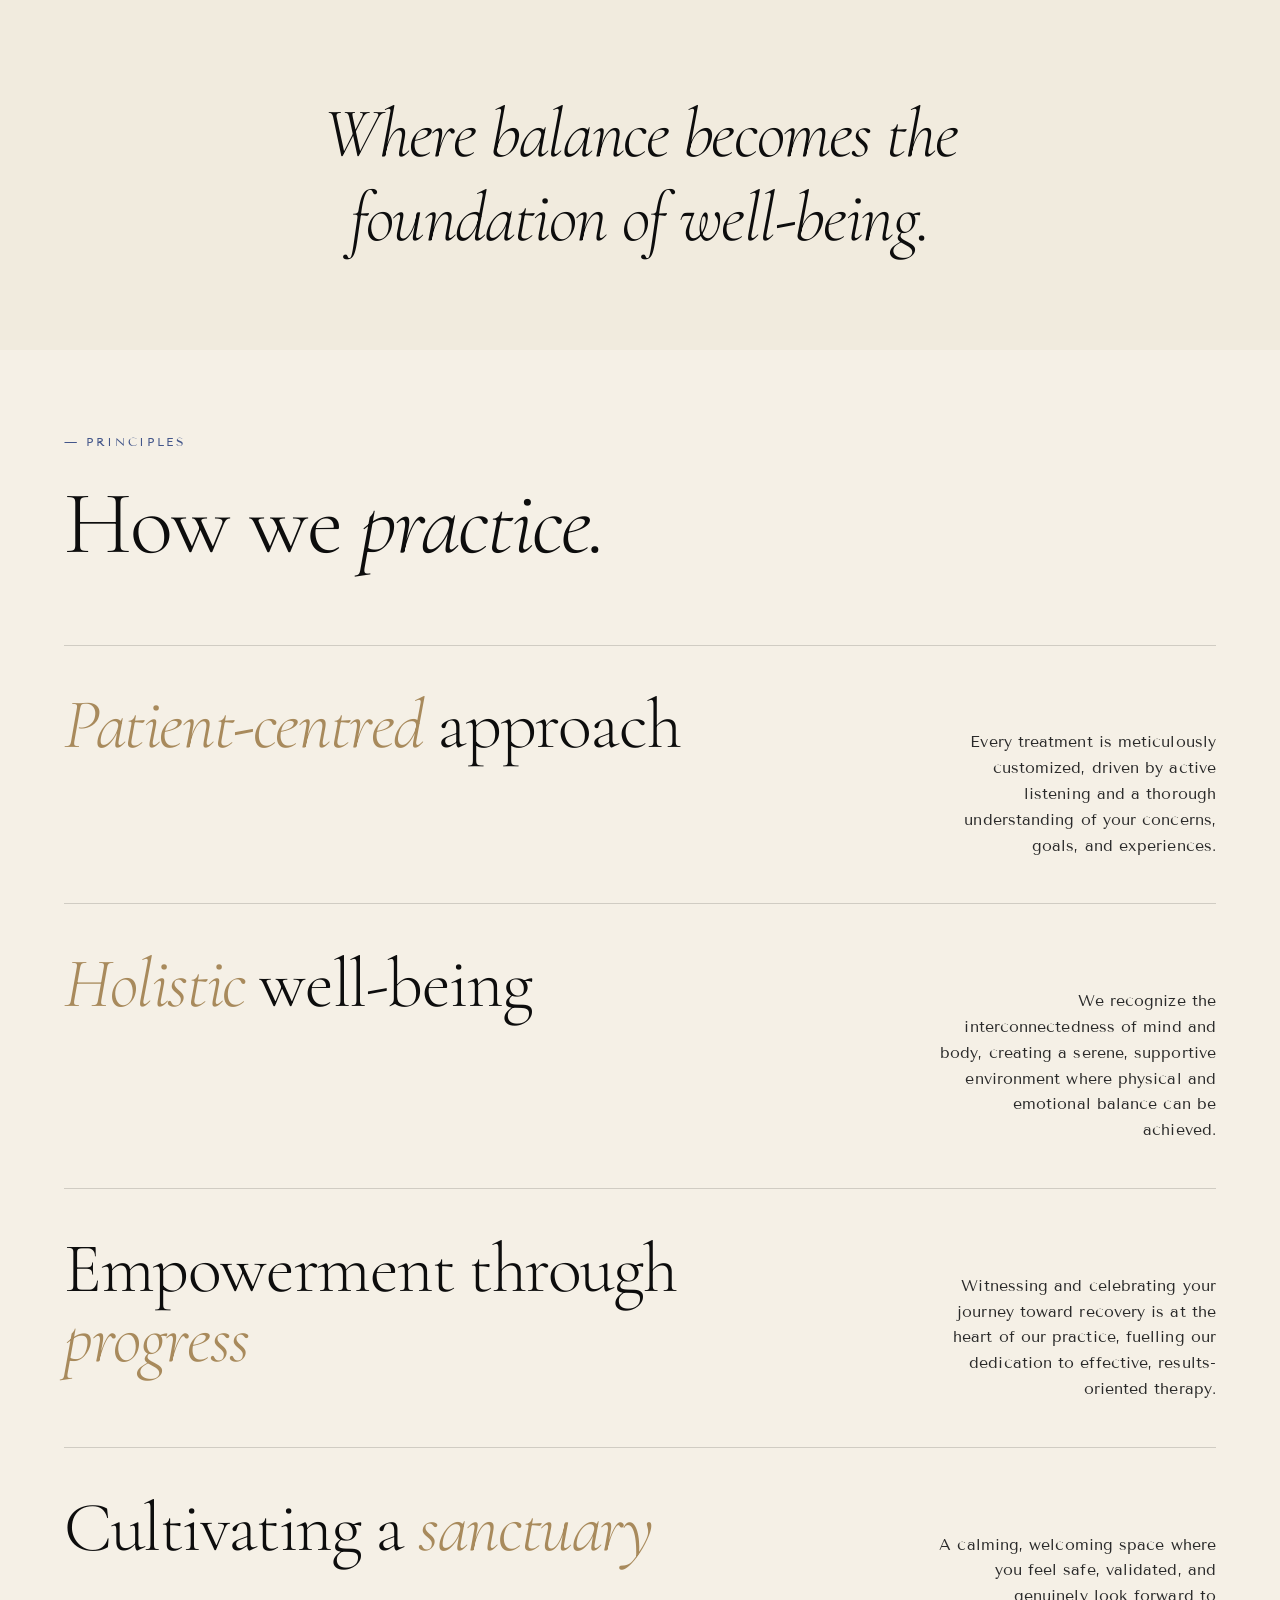
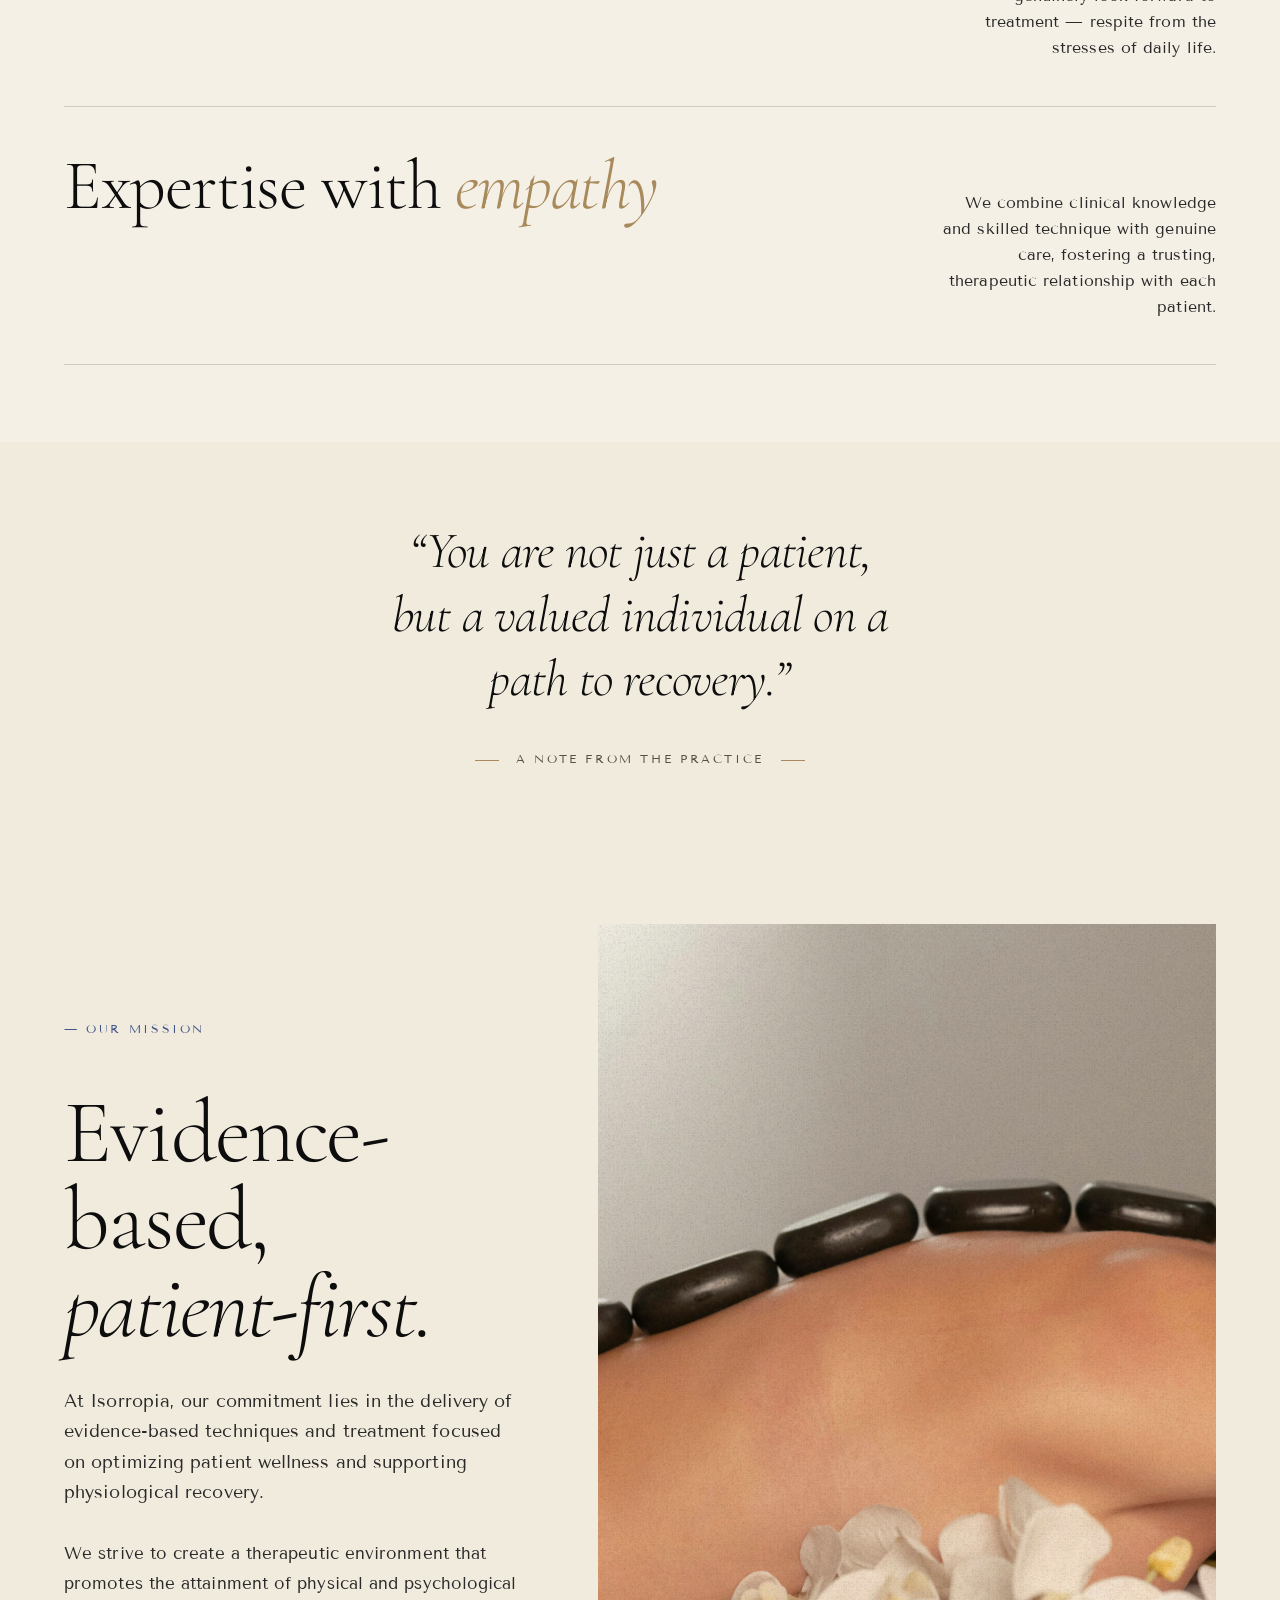
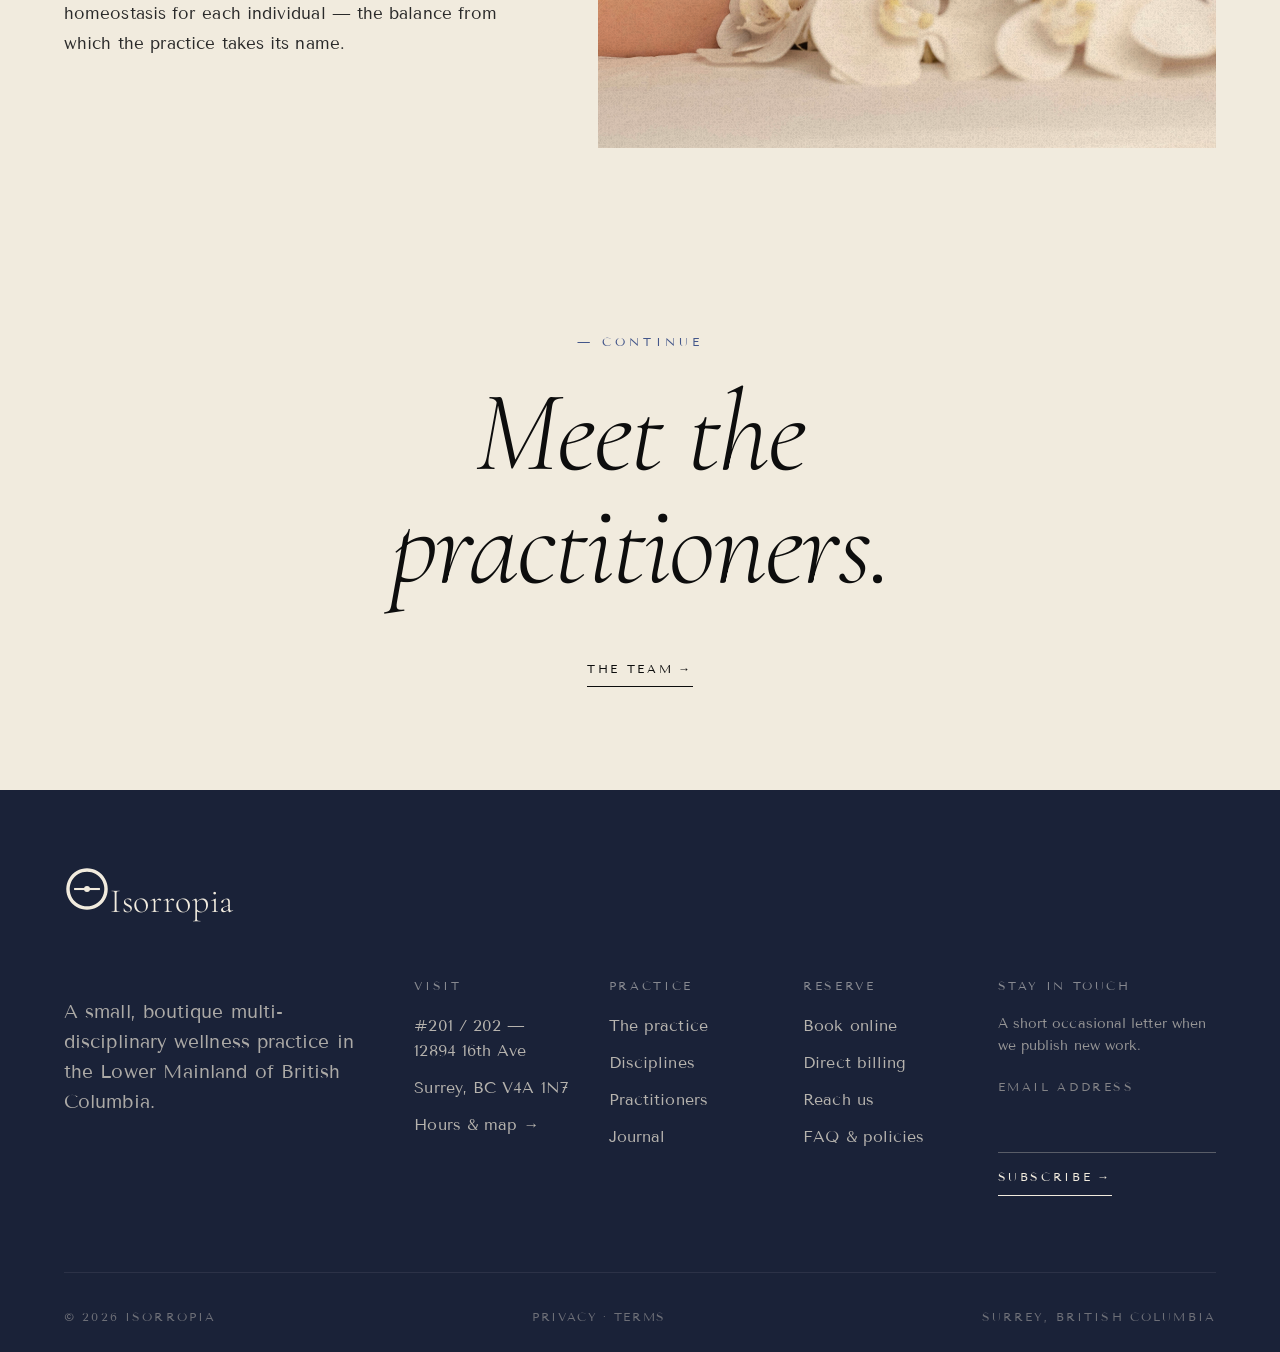
==== commit 5ec7c4d0: "Add files via upload" ====
--- a/about.html
+++ b/about.html
@@ -183,7 +183,7 @@
     <section class="closing">
       <div class="wrap-text">
         <span class="eyebrow rv">— Continue</span>
-        <h2 class="rv" data-delay="1" style="text-align: center; white-space: nowrap;">
+        <h2 class="rv" data-delay="1" style="text-align: center;">
           <em>Meet</em> the practitioners.
         </h2>
         <div class="rv" data-delay="2" style="margin-top: 2rem;">
--- a/styles.css
+++ b/styles.css
@@ -211,11 +211,11 @@
   transition: background var(--med) var(--ease), padding var(--med) var(--ease);
 }
 .site-header.scrolled {
-  background: rgba(241, 235, 222, 0.88);
+  background: rgba(26, 34, 56, 0.96);
   backdrop-filter: blur(12px);
   -webkit-backdrop-filter: blur(12px);
   padding-block: 1rem;
-  border-bottom: var(--hairline-soft);
+  border-bottom: none;
 }
 
 .site-header .wrap {
@@ -626,6 +626,25 @@
     border-bottom-color: var(--tan) !important;
   }
 }
+
+/* Nav legibility on blue scrolled header (all pages) */
+.site-header.scrolled .brand { color: var(--bone); }
+.site-header.scrolled .brand em { color: var(--tan); }
+.site-header.scrolled .nav a { color: rgba(241, 235, 222, 0.82); }
+.site-header.scrolled .nav a:hover,
+.site-header.scrolled .nav a.active { color: var(--bone); }
+.site-header.scrolled .nav a.active::after { background: var(--tan); }
+.site-header.scrolled .nav-cta {
+  color: var(--bone) !important;
+  border-bottom-color: rgba(241, 235, 222, 0.7) !important;
+}
+.site-header.scrolled .nav-cta:hover {
+  color: var(--tan) !important;
+  border-bottom-color: var(--tan) !important;
+}
+@media (max-width: 880px) {
+  .site-header.scrolled .menu-toggle span { background: var(--bone); }
+}
 @media (max-width: 880px) {
   .site-header:not(.scrolled) .brand { color: var(--bone); }
   .site-header:not(.scrolled) .brand em { color: var(--tan); }
@@ -1224,7 +1243,7 @@
 .plain-hero .site-header .nav a { color: rgba(241, 235, 222, 0.82); }
 .plain-hero .site-header .nav a:hover,
 .plain-hero .site-header .nav a.active { color: var(--bone); }
-.plain-hero .site-header .nav-cta { color: var(--bone); border-color: rgba(241,235,222,0.5); }
+.plain-hero .site-header .nav-cta { color: var(--bone) !important; border-bottom-color: rgba(241,235,222,0.5) !important; }
 .plain-hero .site-header .menu-toggle span { background: var(--bone); }
 .plain-hero .page-hero { padding-top: clamp(9rem, 15vw, 13rem); }
 .plain-hero .page-hero h1 { max-width: 100%; }
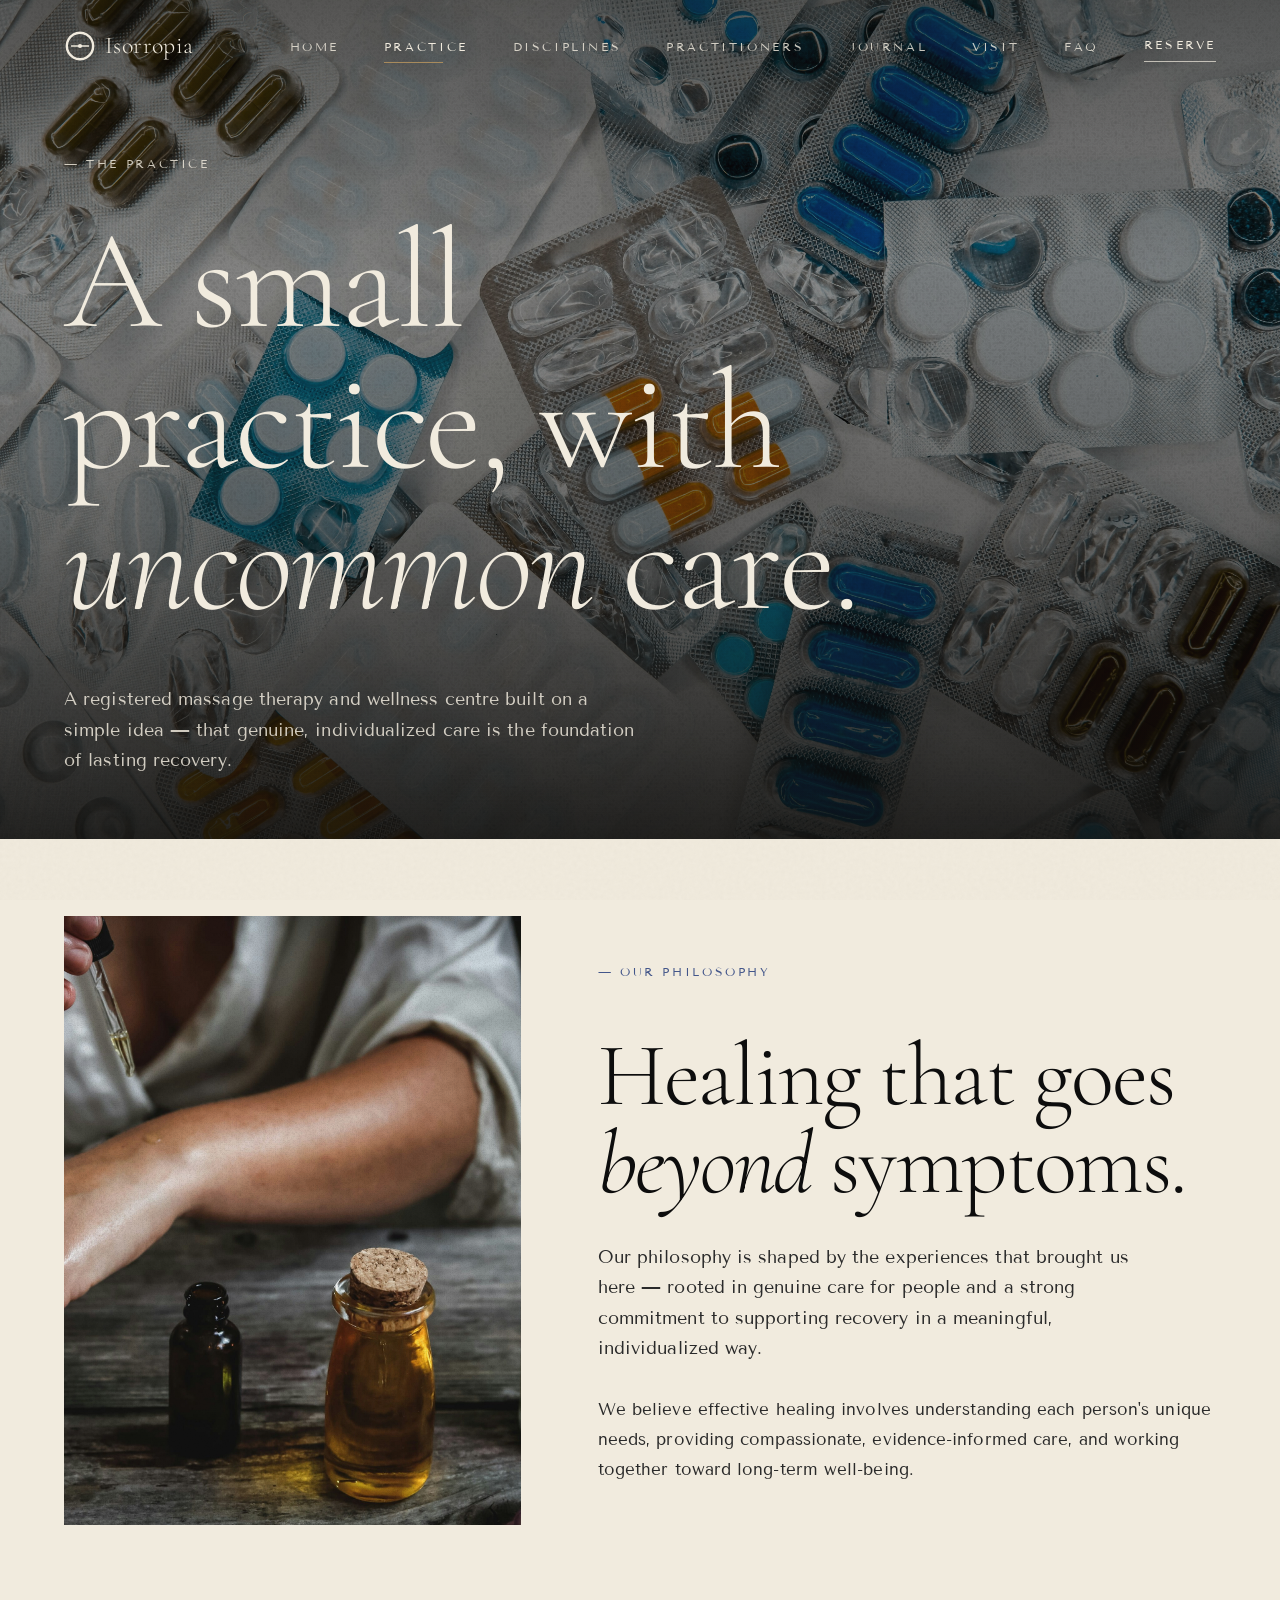
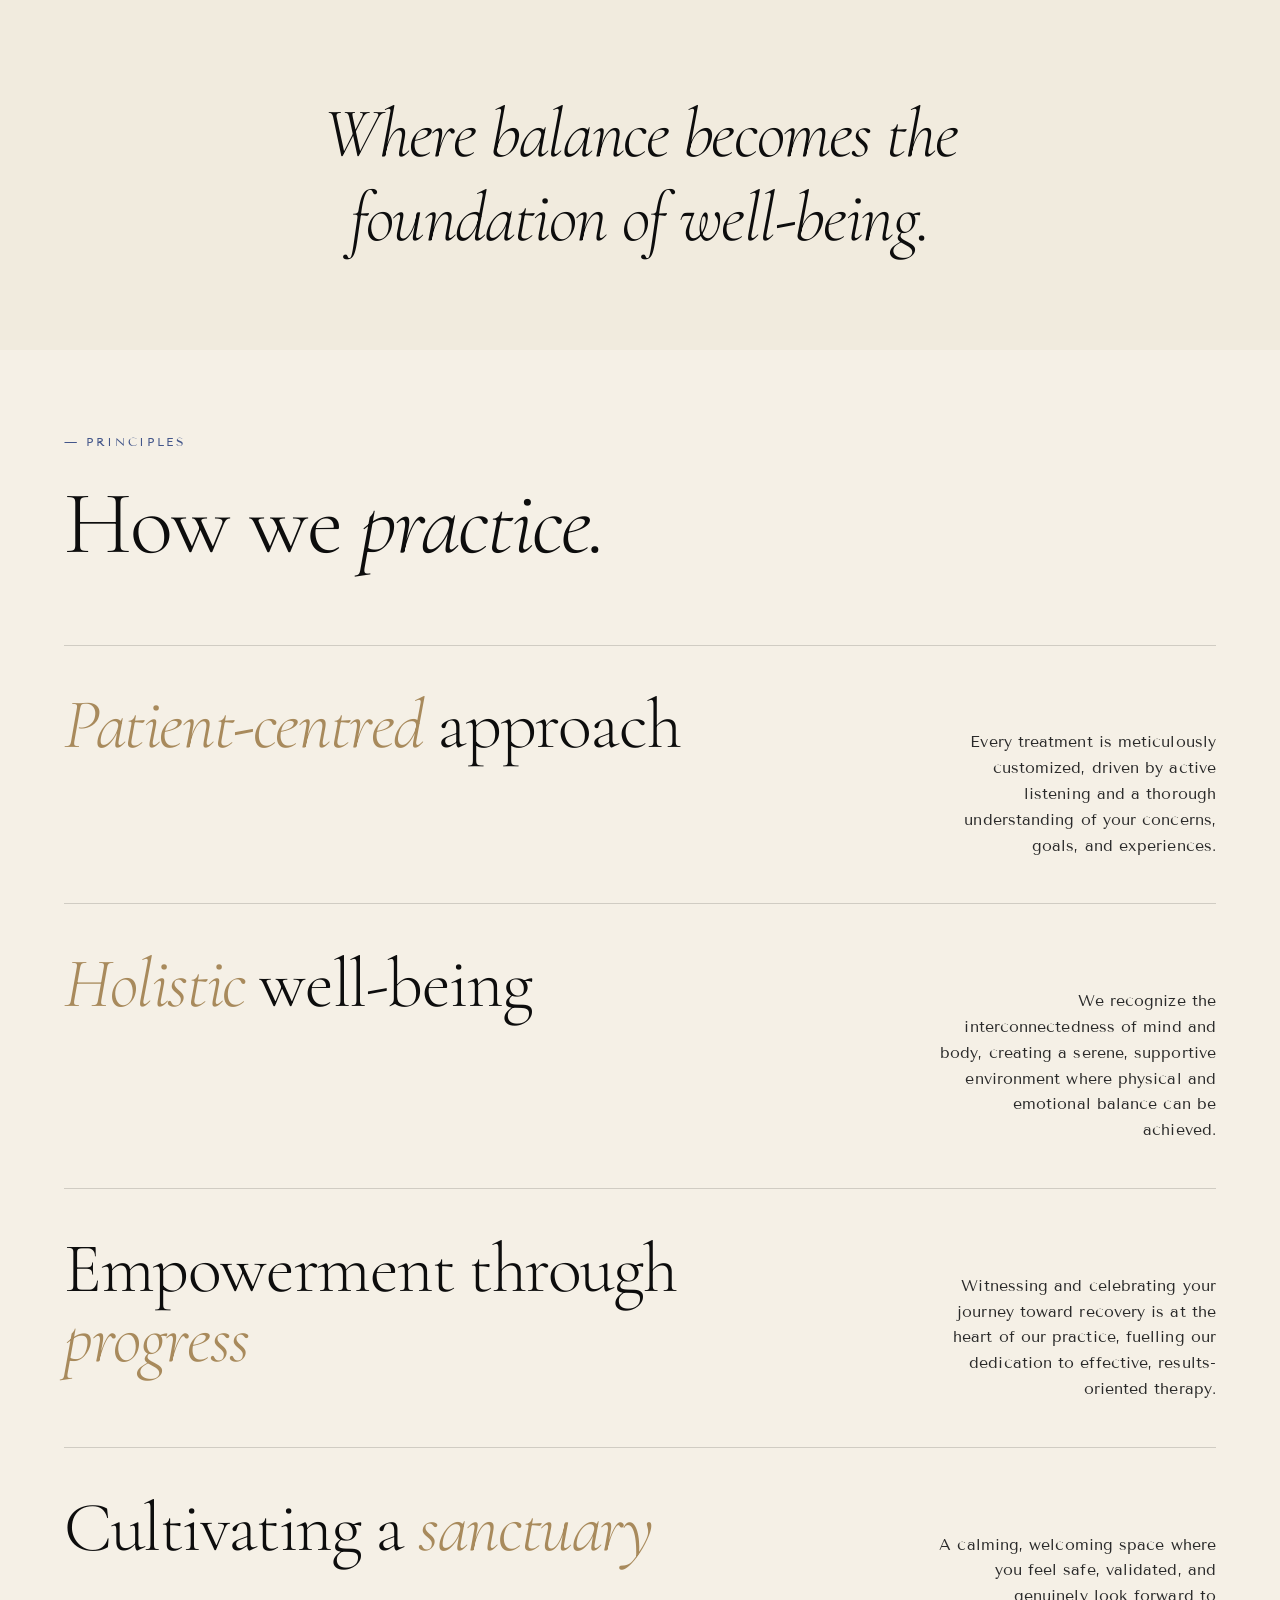
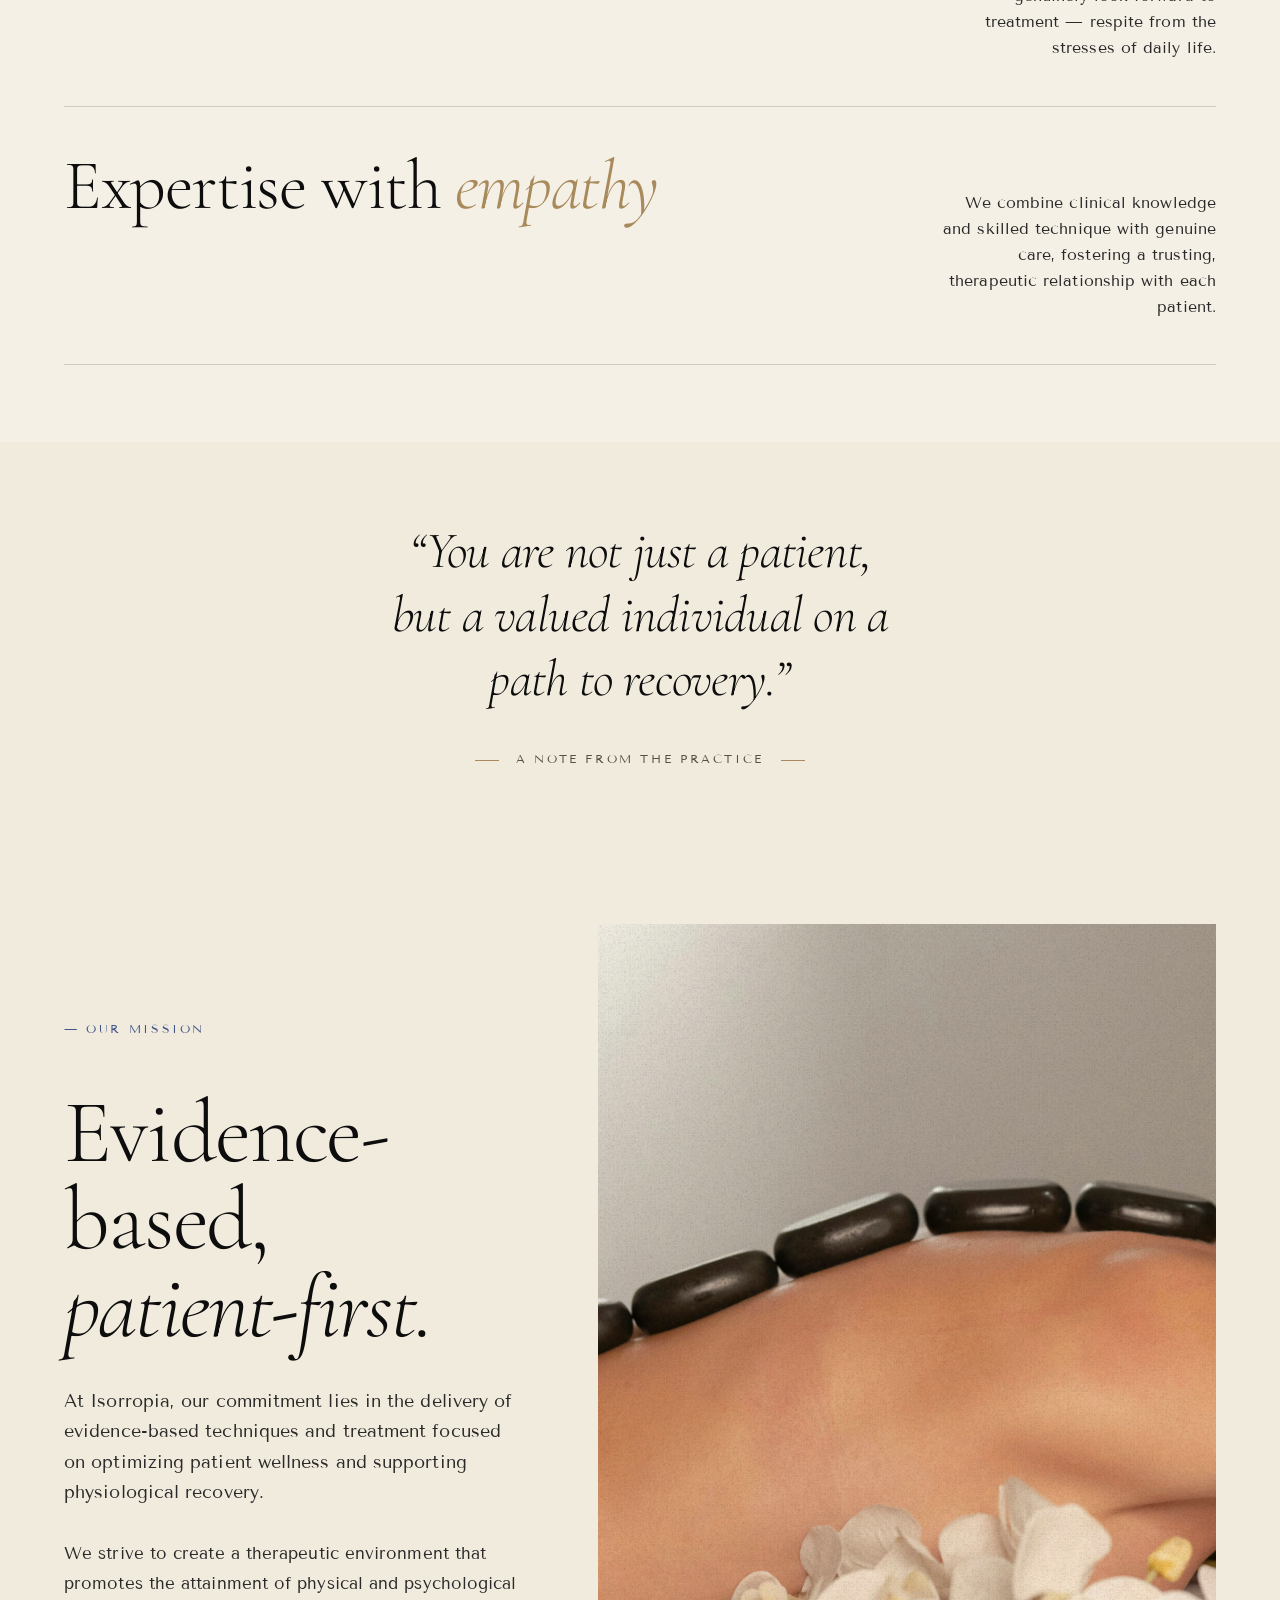
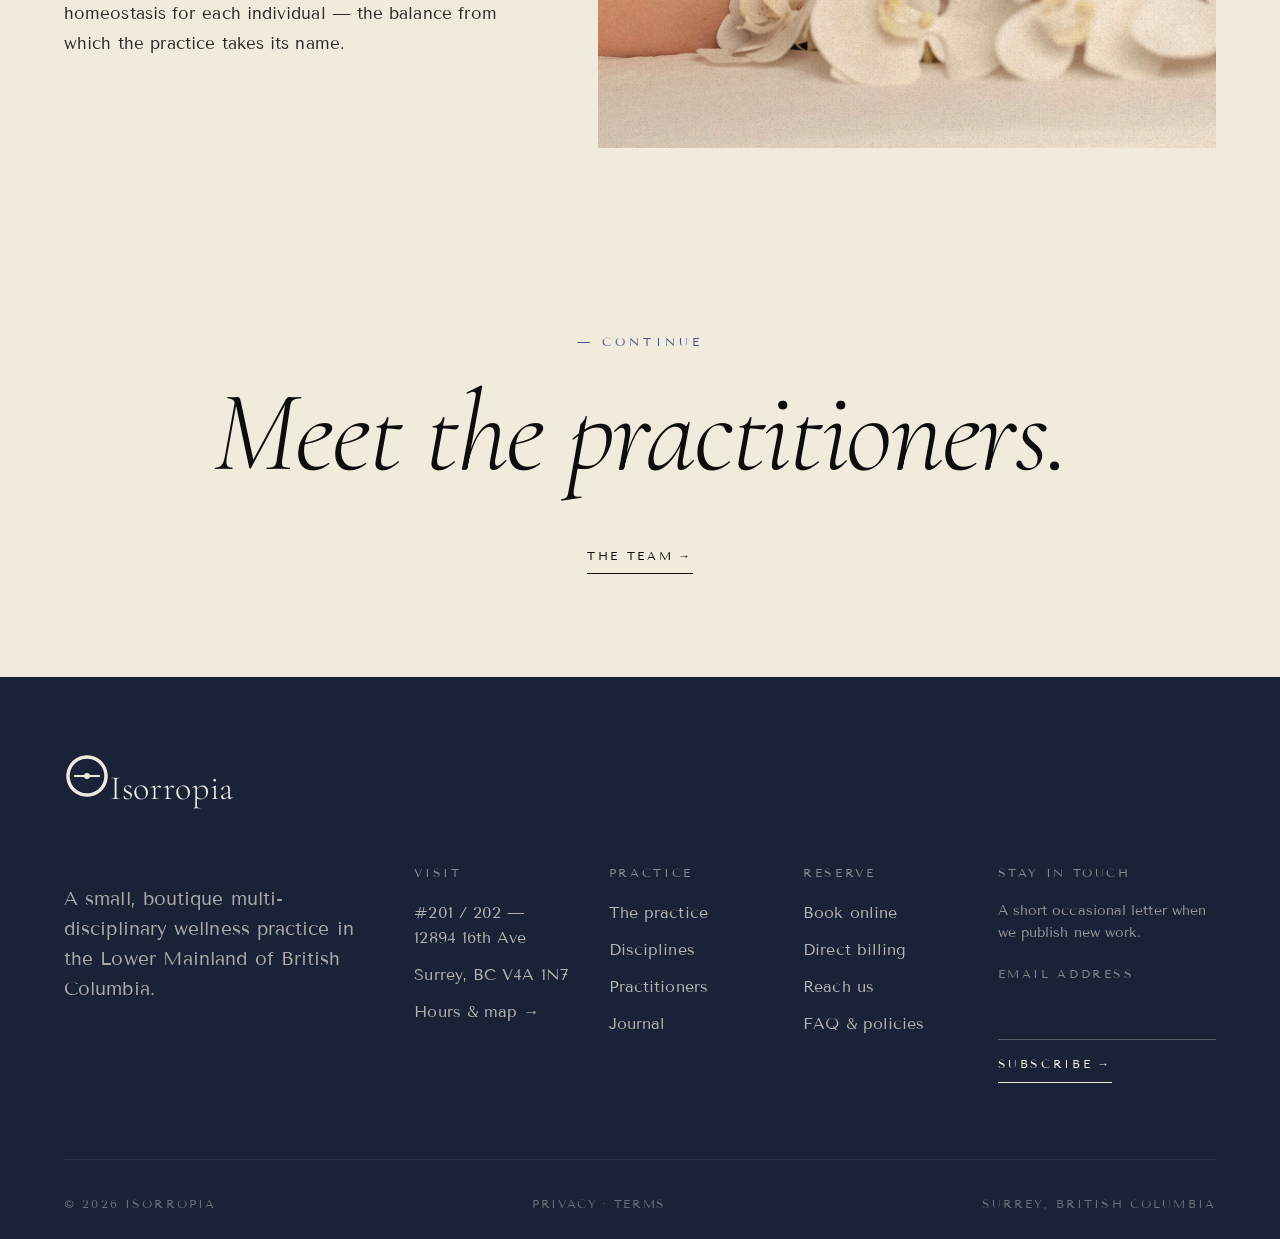
==== commit aa21fb74: "Add files via upload" ====
--- a/about.html
+++ b/about.html
@@ -181,9 +181,9 @@
 
     <!-- CLOSING -->
     <section class="closing">
-      <div class="wrap-text">
+      <div class="wrap">
         <span class="eyebrow rv">— Continue</span>
-        <h2 class="rv" data-delay="1" style="text-align: center;">
+        <h2 class="rv" data-delay="1" style="text-align: center; white-space: nowrap;">
           <em>Meet</em> the practitioners.
         </h2>
         <div class="rv" data-delay="2" style="margin-top: 2rem;">
